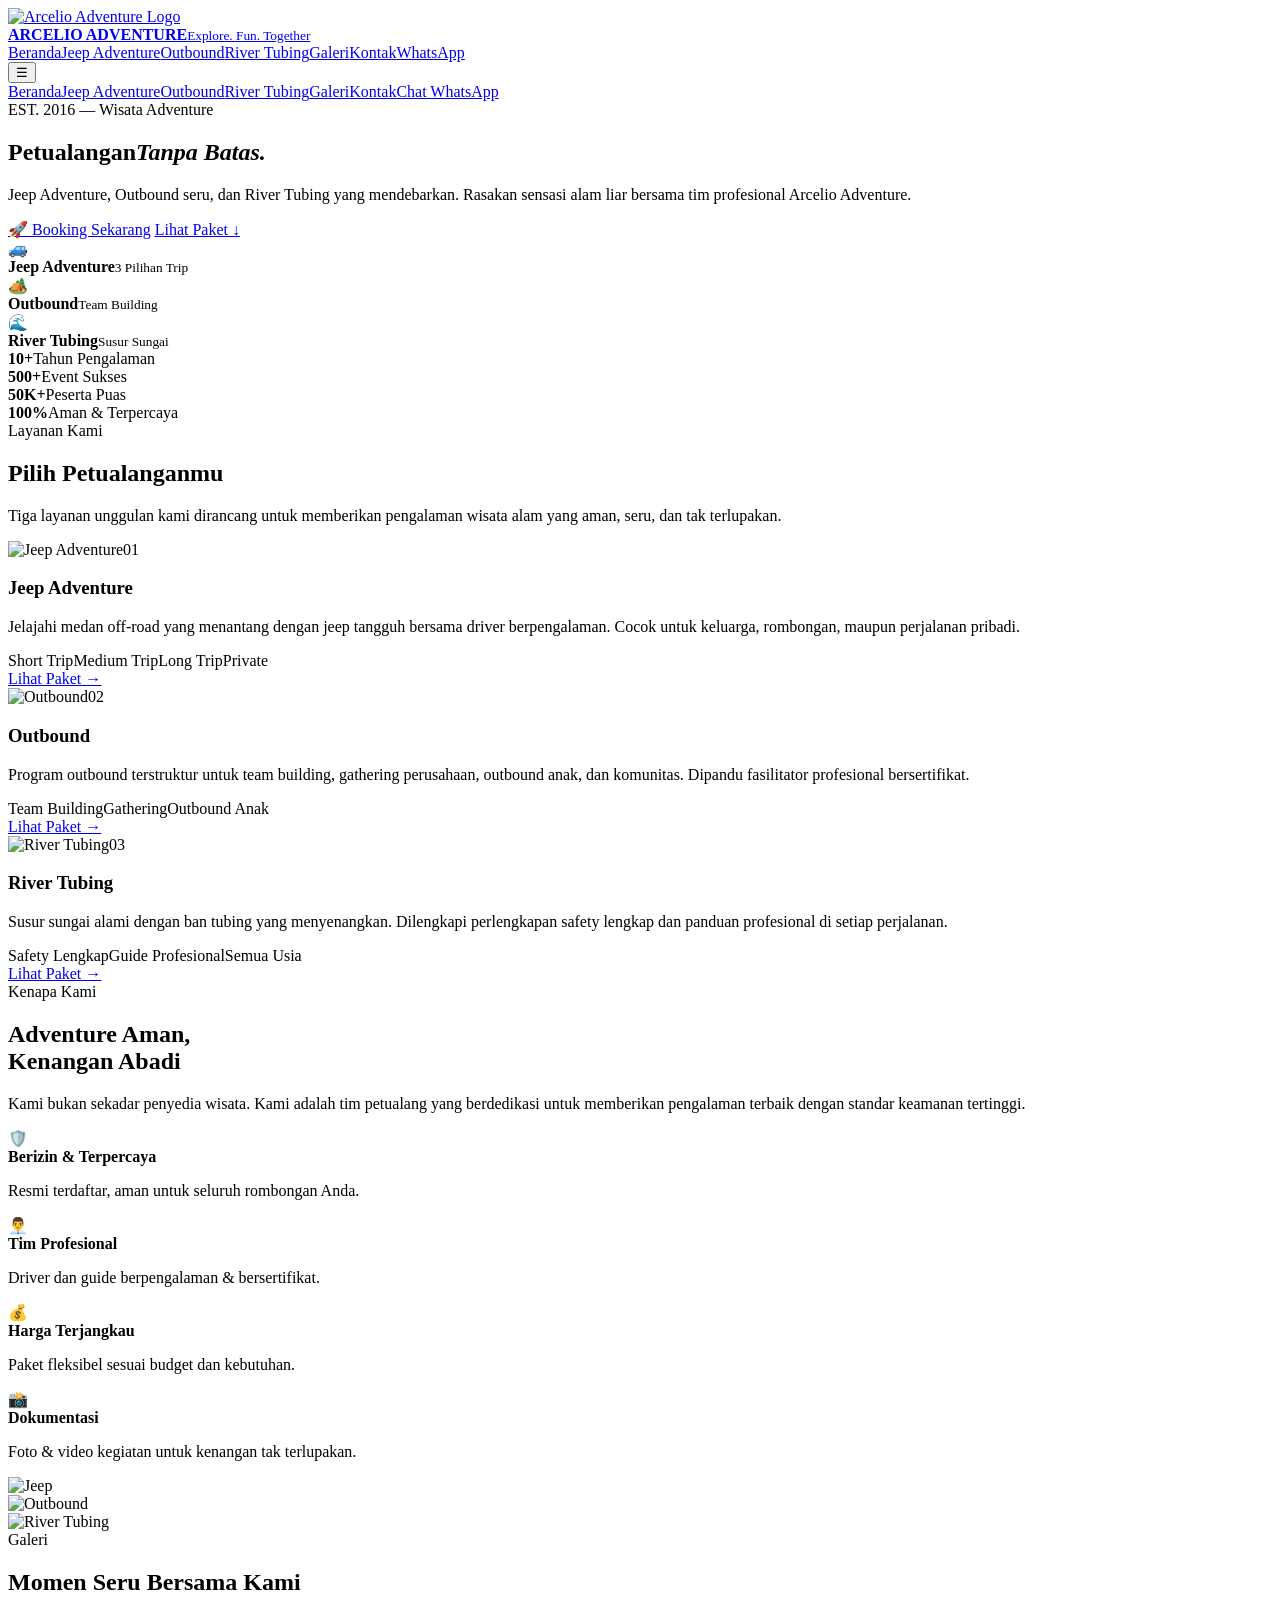
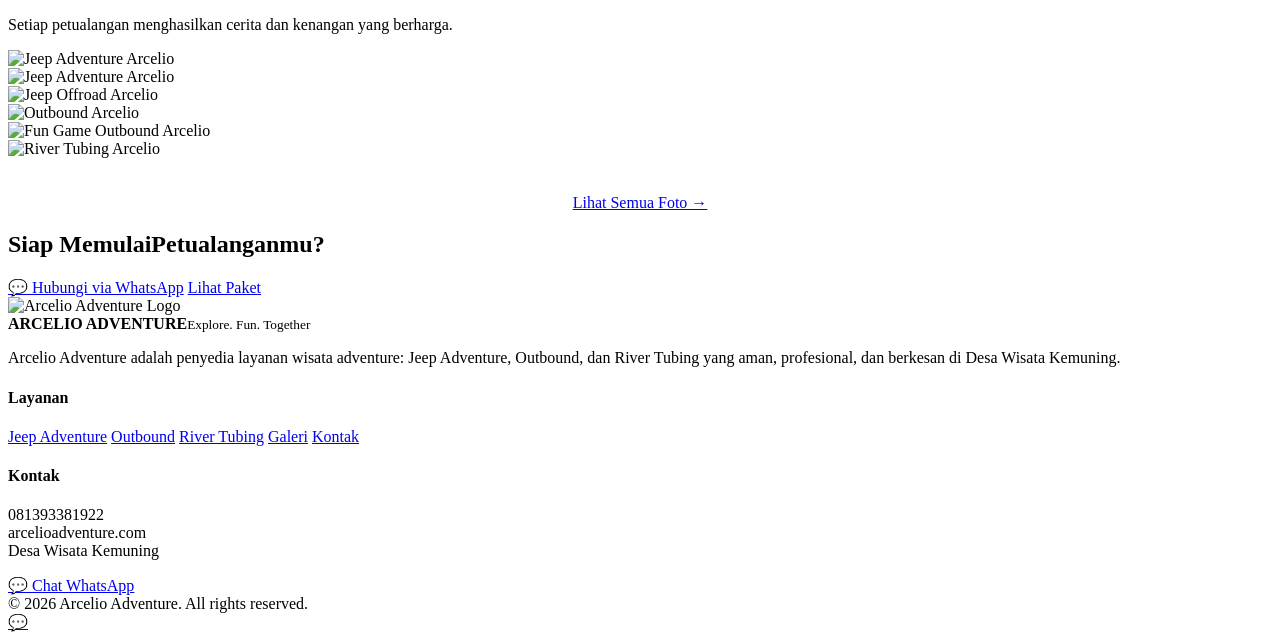
==== index.html @ fb3904d6 "Add files via upload" ====
<!DOCTYPE html>
<html lang="id">
<head>
  <meta name="theme-color" content="#1a1a1a"/>
  <link rel="icon" type="image/png" href="./assets/images/logo-arcelio.png"/>
    <meta charset="utf-8"/>
  <meta name="viewport" content="width=device-width, initial-scale=1"/>
  <title>Arcelio Adventure – Jeep Adventure, Outbound & River Tubing di Kemuning, Karanganyar</title>
  <meta name="description" content="Paket wisata adventure terbaik di Desa Wisata Kemuning Karanganyar. Jeep Adventure offroad, Outbound team building, dan River Tubing seru. Harga terjangkau, profesional, aman."/>
  <meta name="keywords" content="jeep adventure karanganyar, outbound kemuning, river tubing karanganyar, wisata kemuning, paket outbound, arcelio adventure"/>
  <meta name="author" content="Arcelio Adventure"/>
  <meta name="robots" content="index, follow"/>
  <link rel="canonical" href="https://arcelioadventure.com/"/>
  <!-- Open Graph -->
  <meta property="og:type" content="website"/>
  <meta property="og:title" content="Arcelio Adventure – Jeep Adventure, Outbound & River Tubing di Kemuning, Karanganyar"/>
  <meta property="og:description" content="Paket wisata adventure terbaik di Desa Wisata Kemuning Karanganyar. Jeep Adventure offroad, Outbound team building, dan River Tubing seru. Harga terjangkau, profesional, aman."/>
  <meta property="og:image" content="https://arcelioadventure.com/assets/images/jeep-arcelio-1.webp"/>
  <meta property="og:url" content="https://arcelioadventure.com/"/>
  <meta property="og:site_name" content="Arcelio Adventure"/>
  <meta property="og:locale" content="id_ID"/>
  <!-- Twitter Card -->
  <meta name="twitter:card" content="summary_large_image"/>
  <meta name="twitter:title" content="Arcelio Adventure – Jeep Adventure, Outbound & River Tubing di Kemuning, Karanganyar"/>
  <meta name="twitter:description" content="Paket wisata adventure terbaik di Desa Wisata Kemuning Karanganyar. Jeep Adventure offroad, Outbound team building, dan River Tubing seru. Harga terjangkau, profesional, aman."/>
  <meta name="twitter:image" content="https://arcelioadventure.com/assets/images/jeep-arcelio-1.webp"/>
  <link rel="preconnect" href="https://fonts.googleapis.com"/><link rel="preconnect" href="https://fonts.gstatic.com" crossorigin/><link href="https://fonts.googleapis.com/css2?family=Barlow+Condensed:wght@600;700;800;900&family=Nunito:wght@400;500;600;700;800&display=swap" rel="stylesheet"/>
  <link rel="stylesheet" href="./assets/css/style.css?v=2"/>
  
  <script type="application/ld+json">
  {
    "@context": "https://schema.org",
    "@type": "TouristAttraction",
    "name": "Arcelio Adventure",
    "description": "Penyedia paket wisata Jeep Adventure, Outbound, dan River Tubing di Desa Wisata Kemuning, Karanganyar.",
    "url": "https://arcelioadventure.com",
    "telephone": "+6281393381922",
    "address": {
      "@type": "PostalAddress",
      "addressLocality": "Karanganyar",
      "addressRegion": "Jawa Tengah",
      "addressCountry": "ID",
      "streetAddress": "Desa Wisata Kemuning"
    },
    "geo": {
      "@type": "GeoCoordinates",
      "latitude": -7.6068037,
      "longitude": 111.1184085
    },
    "openingHours": "Mo-Su 07:00-17:00",
    "priceRange": "Rp40.000 – Rp800.000",
    "image": "https://arcelioadventure.com/assets/images/jeep-arcelio-1.webp",
    "sameAs": [
      "https://wa.me/6281393381922"
    ]
  }
  </script>
</head>
<body>
  <header class="header">
    <a href="./" class="logo">
      <div class="logo-mark"><img src="./assets/images/logo-arcelio.png" alt="Arcelio Adventure Logo"/></div>
      <div class="logo-text"><b>ARCELIO ADVENTURE</b><small>Explore. Fun. Together</small></div>
    </a>
    <nav class="nav"><a href="./" class="active">Beranda</a><a href="jeep-adventure/">Jeep Adventure</a><a href="outbound/">Outbound</a><a href="river-tubing/">River Tubing</a><a href="galeri/">Galeri</a><a href="kontak/">Kontak</a><a class="btn btn-yellow nav-cta" href="https://wa.me/6281393381922?text=Halo%20Arcelio%20Adventure%2C%20saya%20ingin%20konsultasi%20paket%20wisata." target="_blank" rel="noopener">WhatsApp</a></nav>
    <button class="menu-btn" id="menuBtn">☰</button>
  </header>
  <nav class="mobile-nav" id="mobileNav"><a href="./" class="active">Beranda</a><a href="jeep-adventure/">Jeep Adventure</a><a href="outbound/">Outbound</a><a href="river-tubing/">River Tubing</a><a href="galeri/">Galeri</a><a href="kontak/">Kontak</a><a class="btn btn-yellow m-cta" href="https://wa.me/6281393381922?text=Halo%20Arcelio%20Adventure%2C%20saya%20ingin%20konsultasi%20paket%20wisata." target="_blank" rel="noopener">Chat WhatsApp</a></nav>
  <section class="hero">
    <div class="hero-accent"></div>
    <div class="hero-bg"></div>
    <div class="hero-overlay"></div>
    <div class="hero-content">
      <div class="tag"><span></span>EST. 2016 — Wisata Adventure</div>
      <h1>Petualangan<em>Tanpa Batas.</em></h1>
      <p class="hero-sub">Jeep Adventure, Outbound seru, dan River Tubing yang mendebarkan. Rasakan sensasi alam liar bersama tim profesional Arcelio Adventure.</p>
      <div class="hero-actions">
        <a href="https://wa.me/6281393381922?text=Halo%20Arcelio%20Adventure%2C%20saya%20ingin%20booking%20paket%20wisata." target="_blank" rel="noopener" class="btn btn-yellow">🚀 Booking Sekarang</a>
        <a href="#layanan" class="btn btn-outline-light">Lihat Paket ↓</a>
      </div>
    </div>
    <div class="hero-badges">
      <div class="badge"><div class="badge-icon">🚙</div><div class="badge-text"><b>Jeep Adventure</b><small>3 Pilihan Trip</small></div></div>
      <div class="badge"><div class="badge-icon">🏕️</div><div class="badge-text"><b>Outbound</b><small>Team Building</small></div></div>
      <div class="badge"><div class="badge-icon">🌊</div><div class="badge-text"><b>River Tubing</b><small>Susur Sungai</small></div></div>
    </div>
  </section>

  <div class="stats-bar">
    <div class="stats-inner">
      <div class="stat-item"><b>10+</b><span>Tahun Pengalaman</span></div>
      <div class="stat-item"><b>500+</b><span>Event Sukses</span></div>
      <div class="stat-item"><b>50K+</b><span>Peserta Puas</span></div>
      <div class="stat-item"><b>100%</b><span>Aman & Terpercaya</span></div>
    </div>
  </div>

  <section class="section services-section" id="layanan">
    <div class="container">
      <div class="sec-header center">
        <div class="eyebrow">Layanan Kami</div>
        <h2 class="sec-title">Pilih Petualanganmu</h2>
        <p class="sec-desc">Tiga layanan unggulan kami dirancang untuk memberikan pengalaman wisata alam yang aman, seru, dan tak terlupakan.</p>
      </div>
      <div class="services-grid">
        <div class="service-card">
          <div class="service-img"><img src="assets/images/jeep-arcelio-1.webp" alt="Jeep Adventure"/><span class="service-num">01</span></div>
          <div class="service-body">
            <h3>Jeep Adventure</h3>
            <p>Jelajahi medan off-road yang menantang dengan jeep tangguh bersama driver berpengalaman. Cocok untuk keluarga, rombongan, maupun perjalanan pribadi.</p>
            <div class="service-tags"><span class="service-tag">Short Trip</span><span class="service-tag">Medium Trip</span><span class="service-tag">Long Trip</span><span class="service-tag">Private</span></div>
            <a href="jeep-adventure/" class="btn btn-dark">Lihat Paket →</a>
          </div>
        </div>
        <div class="service-card">
          <div class="service-img"><img src="assets/images/outbound-arcelio-1.webp" alt="Outbound"/><span class="service-num">02</span></div>
          <div class="service-body">
            <h3>Outbound</h3>
            <p>Program outbound terstruktur untuk team building, gathering perusahaan, outbound anak, dan komunitas. Dipandu fasilitator profesional bersertifikat.</p>
            <div class="service-tags"><span class="service-tag">Team Building</span><span class="service-tag">Gathering</span><span class="service-tag">Outbound Anak</span></div>
            <a href="outbound/" class="btn btn-dark">Lihat Paket →</a>
          </div>
        </div>
        <div class="service-card">
          <div class="service-img"><img src="assets/images/tubing-arcelio-1.webp" alt="River Tubing"/><span class="service-num">03</span></div>
          <div class="service-body">
            <h3>River Tubing</h3>
            <p>Susur sungai alami dengan ban tubing yang menyenangkan. Dilengkapi perlengkapan safety lengkap dan panduan profesional di setiap perjalanan.</p>
            <div class="service-tags"><span class="service-tag">Safety Lengkap</span><span class="service-tag">Guide Profesional</span><span class="service-tag">Semua Usia</span></div>
            <a href="river-tubing/" class="btn btn-dark">Lihat Paket →</a>
          </div>
        </div>
      </div>
    </div>
  </section>

  <section class="why-section">
    <div class="container">
      <div class="why-grid">
        <div class="why-left">
          <div class="eyebrow">Kenapa Kami</div>
          <h2 class="sec-title">Adventure Aman,<br>Kenangan Abadi</h2>
          <p class="sec-desc">Kami bukan sekadar penyedia wisata. Kami adalah tim petualang yang berdedikasi untuk memberikan pengalaman terbaik dengan standar keamanan tertinggi.</p>
          <div class="why-features">
            <div class="why-feat"><div class="why-feat-icon">🛡️</div><b>Berizin & Terpercaya</b><p>Resmi terdaftar, aman untuk seluruh rombongan Anda.</p></div>
            <div class="why-feat"><div class="why-feat-icon">👨‍💼</div><b>Tim Profesional</b><p>Driver dan guide berpengalaman & bersertifikat.</p></div>
            <div class="why-feat"><div class="why-feat-icon">💰</div><b>Harga Terjangkau</b><p>Paket fleksibel sesuai budget dan kebutuhan.</p></div>
            <div class="why-feat"><div class="why-feat-icon">📸</div><b>Dokumentasi</b><p>Foto & video kegiatan untuk kenangan tak terlupakan.</p></div>
          </div>
        </div>
        <div class="why-mosaic">
          <div class="m1"><img src="assets/images/jeep-arcelio-2.webp" alt="Jeep"/></div>
          <div class="m2"><img src="assets/images/outbound-arcelio-1.webp" alt="Outbound"/></div>
          <div class="m3"><img src="assets/images/tubing-arcelio-1.webp" alt="River Tubing"/></div>
        </div>
      </div>
    </div>
  </section>

  <section class="section">
    <div class="container">
      <div class="sec-header center">
        <div class="eyebrow">Galeri</div>
        <h2 class="sec-title">Momen Seru Bersama Kami</h2>
        <p class="sec-desc">Setiap petualangan menghasilkan cerita dan kenangan yang berharga.</p>
      </div>
      <div class="gallery-masonry">
        <div class="gal-item"><img src="assets/images/jeep-arcelio-1.webp" alt="Jeep Adventure Arcelio" loading="lazy"/></div>
        <div class="gal-item"><img src="assets/images/jeep-arcelio-2.webp" alt="Jeep Adventure Arcelio" loading="lazy"/></div>
        <div class="gal-item"><img src="assets/images/jeep-arcelio-3.webp" alt="Jeep Offroad Arcelio" loading="lazy"/></div>
        <div class="gal-item"><img src="assets/images/outbound-arcelio-1.webp" alt="Outbound Arcelio" loading="lazy"/></div>
        <div class="gal-item"><img src="assets/images/outbound-arcelio-2.webp" alt="Fun Game Outbound Arcelio" loading="lazy"/></div>
        <div class="gal-item"><img src="assets/images/tubing-arcelio-1.webp" alt="River Tubing Arcelio" loading="lazy"/></div>
      </div>
      <div style="text-align:center;margin-top:36px"><a href="galeri/" class="btn btn-yellow">Lihat Semua Foto →</a></div>
    </div>
  </section>

  <section class="cta-section">
    <div class="container cta-inner">
      <h2>Siap Memulai<span>Petualanganmu?</span></h2>
      <div class="cta-btns">
        <a href="https://wa.me/6281393381922?text=Halo%20Arcelio%20Adventure%2C%20saya%20ingin%20booking%20paket%20wisata." target="_blank" rel="noopener" class="btn btn-dark">💬 Hubungi via WhatsApp</a>
        <a href="#layanan" class="btn btn-outline-dark">Lihat Paket</a>
      </div>
    </div>
  </section>
  <footer class="footer">
    <div class="container footer-grid">
      <div>
        <div class="foot-logo"><div class="logo-mark"><img src="./assets/images/logo-arcelio.png" alt="Arcelio Adventure Logo"/></div><div class="logo-text"><b>ARCELIO ADVENTURE</b><small>Explore. Fun. Together</small></div></div>
        <p>Arcelio Adventure adalah penyedia layanan wisata adventure: Jeep Adventure, Outbound, dan River Tubing yang aman, profesional, dan berkesan di Desa Wisata Kemuning.</p>
      </div>
      <div>
        <h4>Layanan</h4>
        <a href="./jeep-adventure/">Jeep Adventure</a>
        <a href="./outbound/">Outbound</a>
        <a href="./river-tubing/">River Tubing</a>
        <a href="./galeri/">Galeri</a>
        <a href="./kontak/">Kontak</a>
      </div>
      <div class="footer-contact">
        <h4>Kontak</h4>
        <p>081393381922<br/>arcelioadventure.com<br/>Desa Wisata Kemuning</p>
        <a href="https://wa.me/6281393381922?text=Halo%20Arcelio%20Adventure%2C%20saya%20ingin%20booking%20paket%20wisata." target="_blank" rel="noopener" class="btn btn-wa">💬 Chat WhatsApp</a>
      </div>
    </div>
    <div class="footer-bottom"><div class="container">© 2026 Arcelio Adventure. All rights reserved.</div></div>
  </footer>
  <a class="float-wa" href="https://wa.me/6281393381922?text=Halo%20Arcelio%20Adventure%2C%20saya%20ingin%20konsultasi." target="_blank" rel="noopener" aria-label="WhatsApp">💬</a>
  <script src="./assets/js/main.js"></script>
</body>
</html>
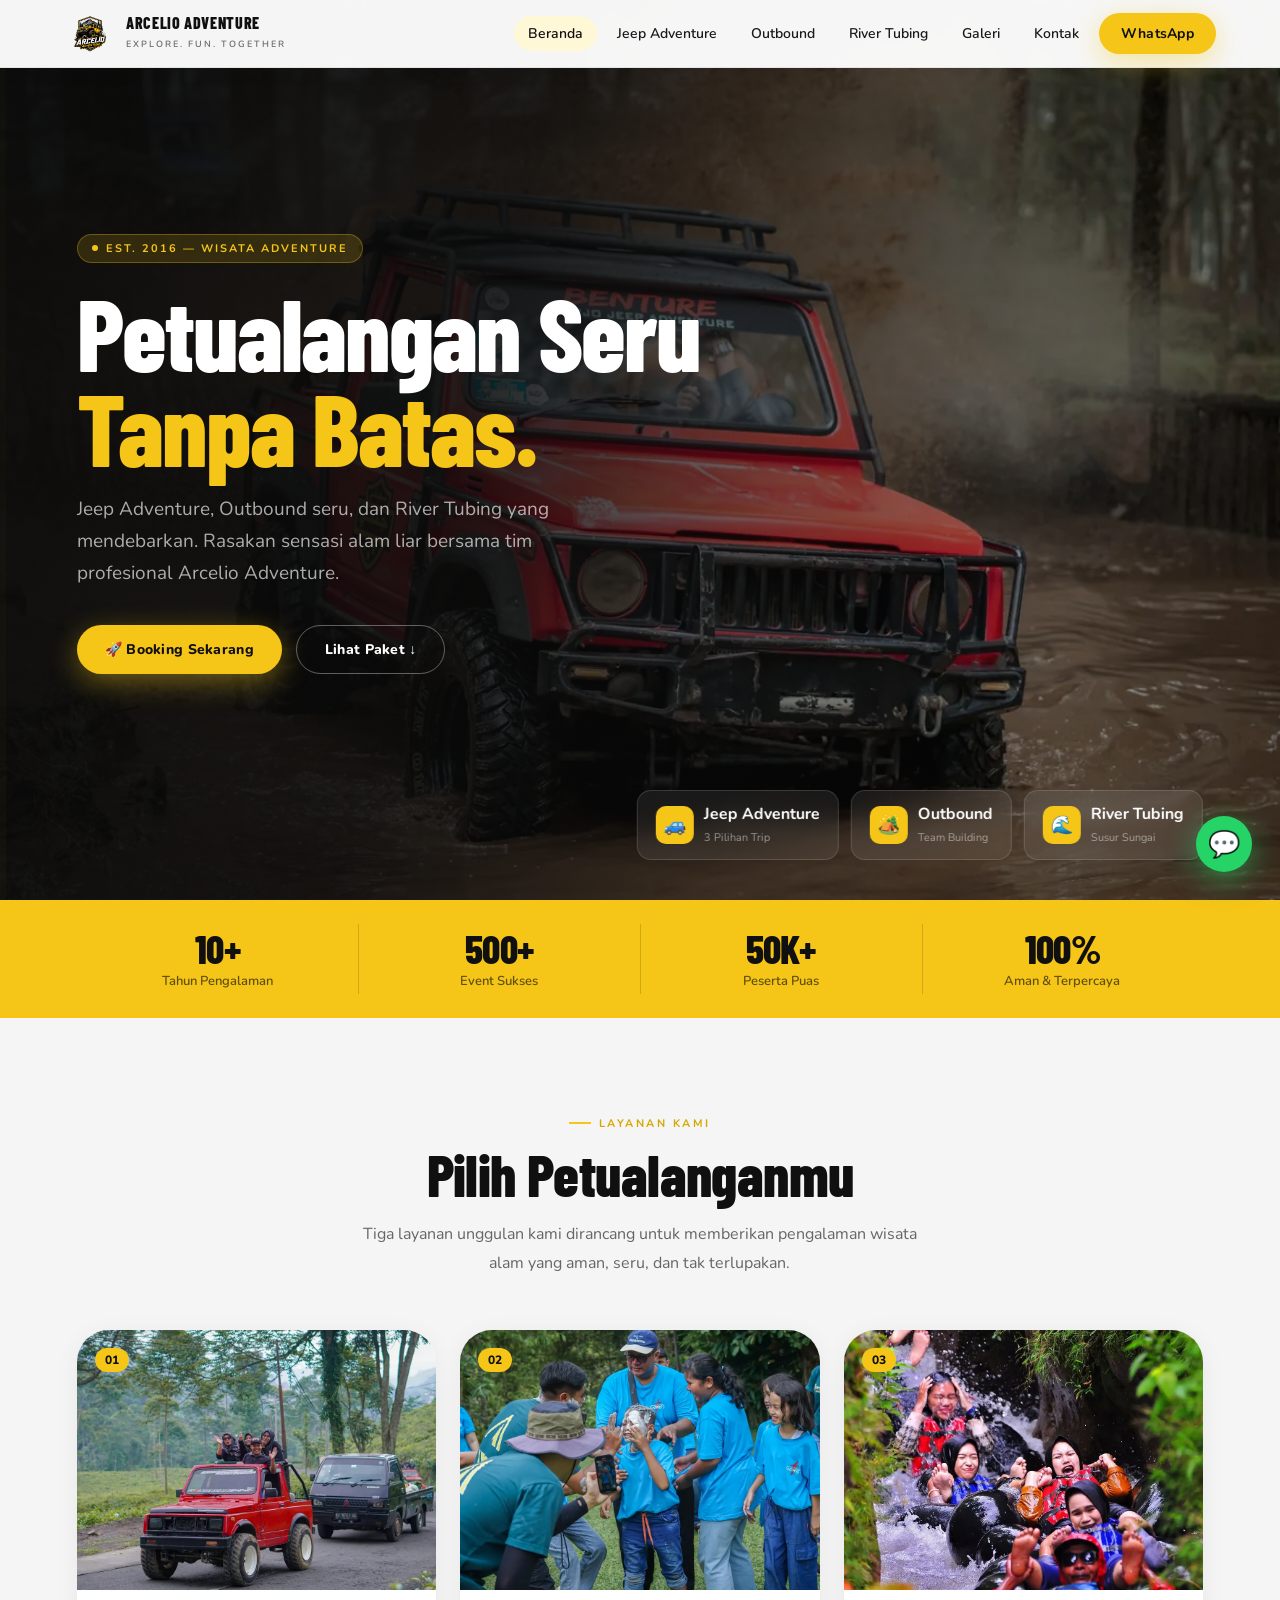
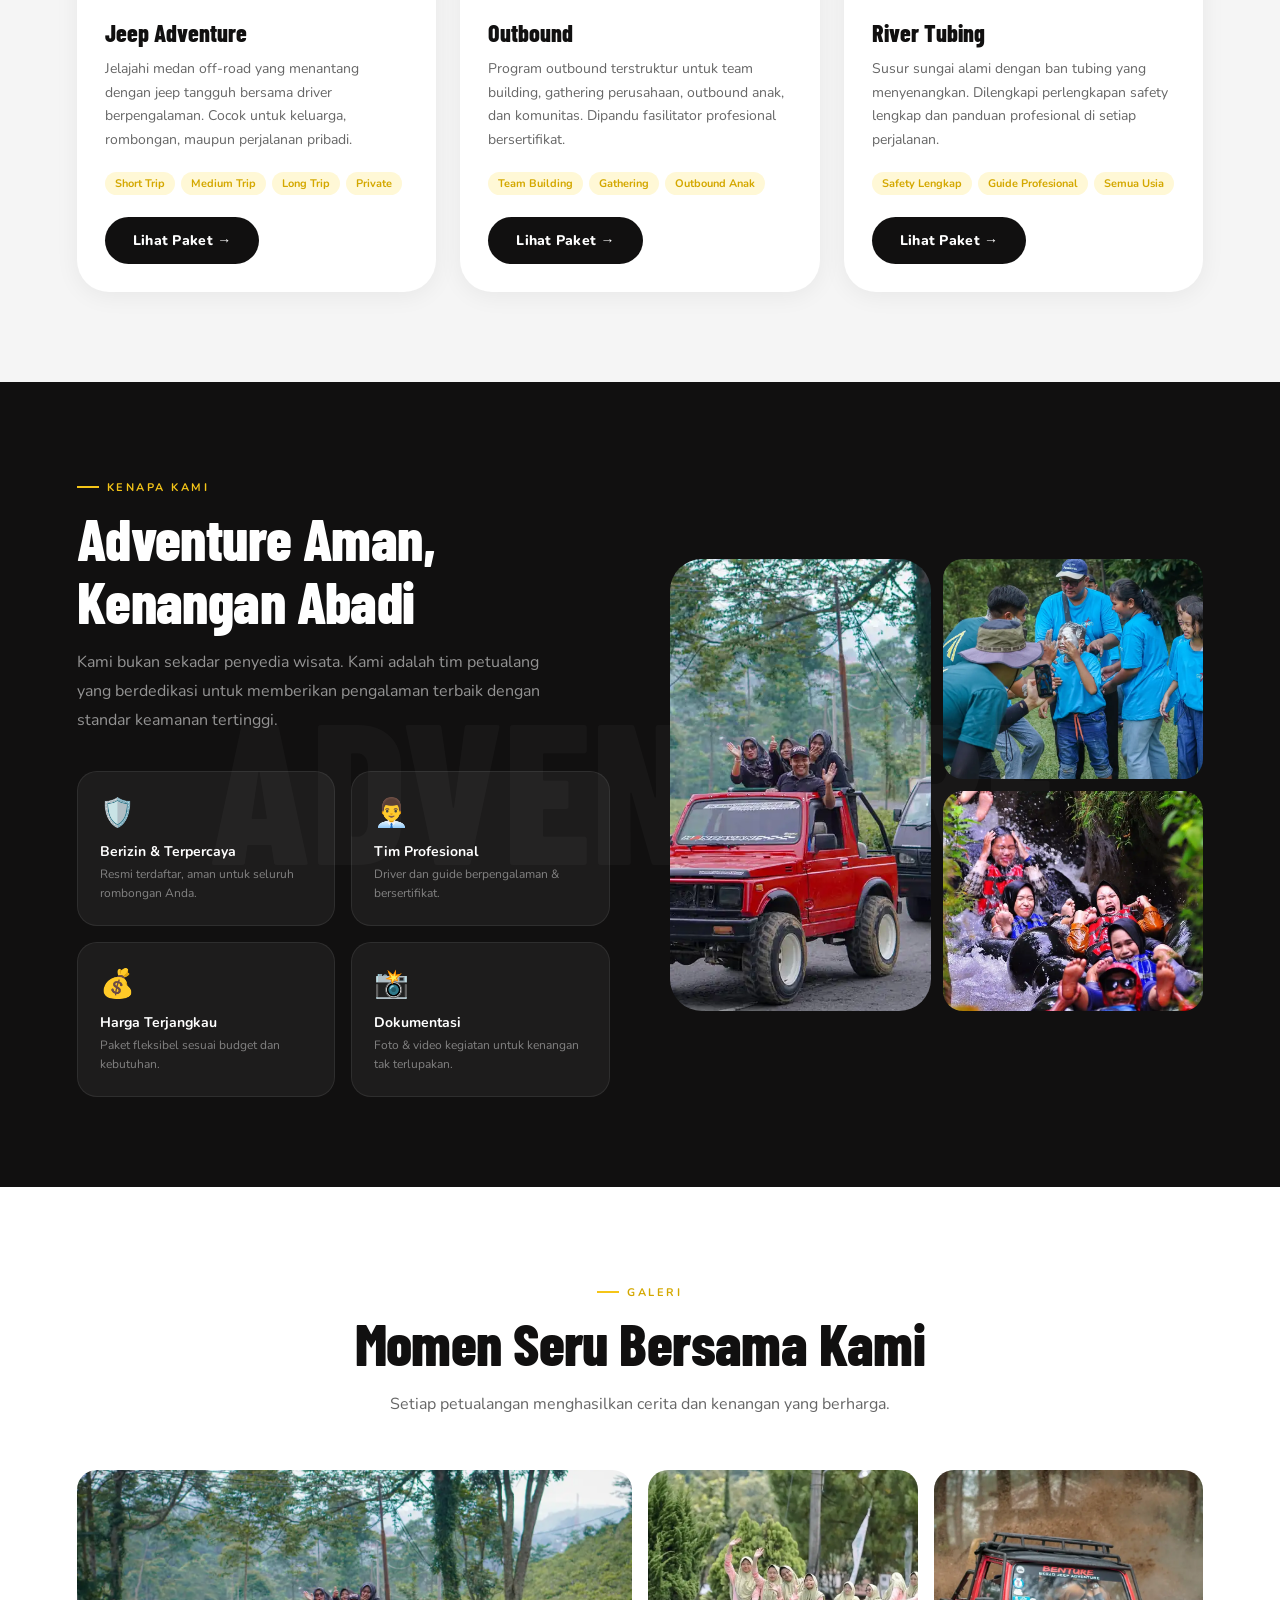
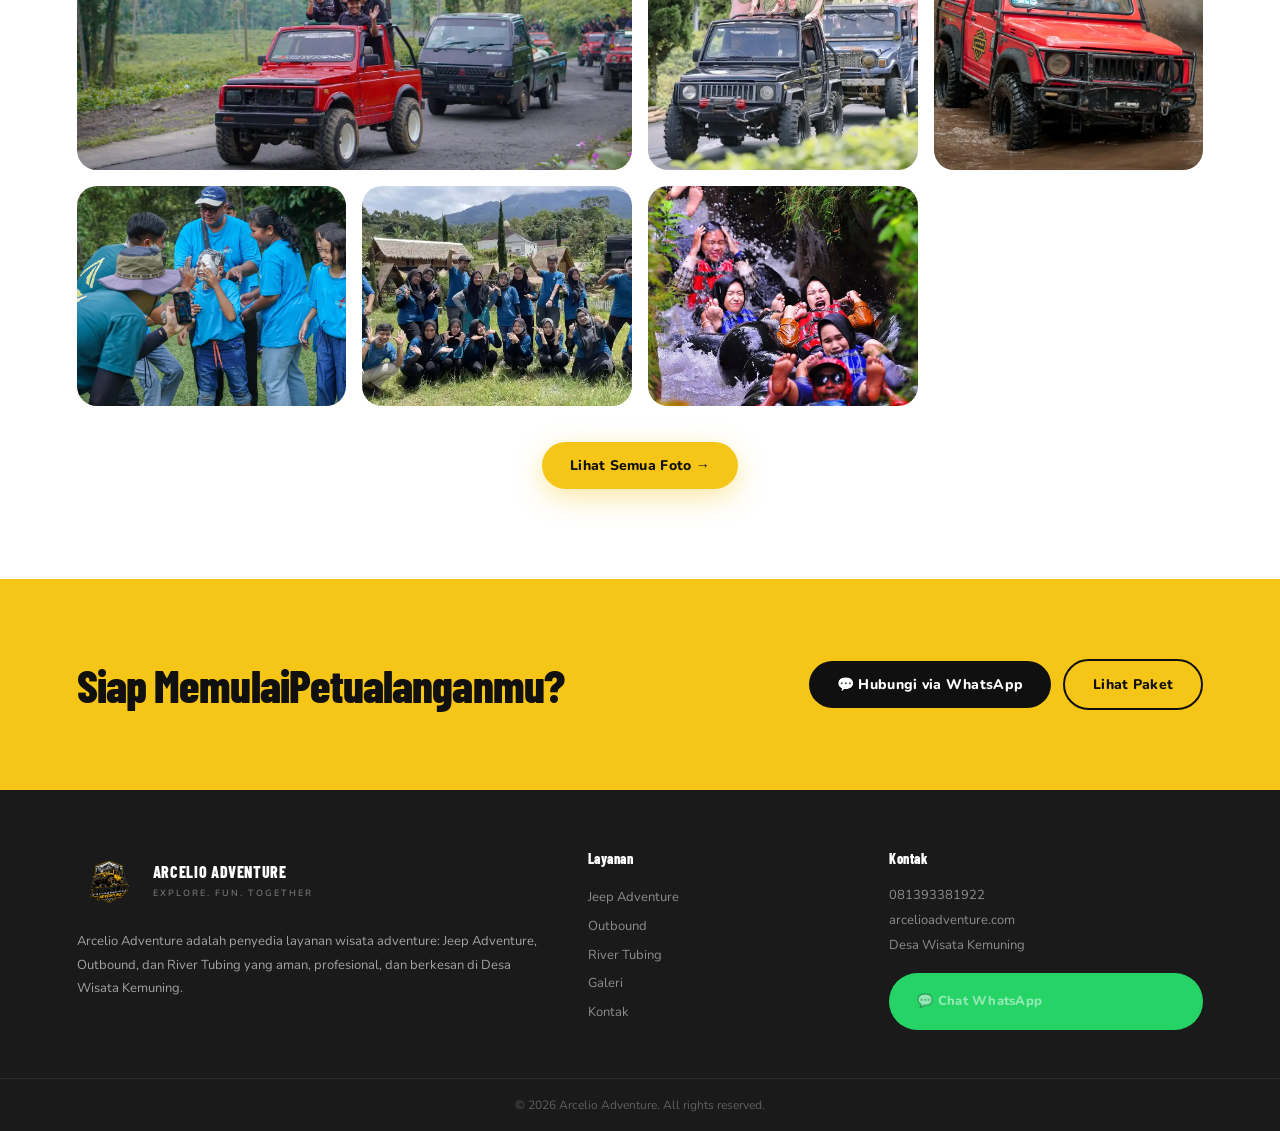
==== commit 96867a6b: "Update konten website via Admin Panel - 28/5/2026, 21.36.41" ====
--- a/index.html
+++ b/index.html
@@ -3,58 +3,18 @@
 <head>
   <meta name="theme-color" content="#1a1a1a"/>
   <link rel="icon" type="image/png" href="./assets/images/logo-arcelio.png"/>
-    <meta charset="utf-8"/>
+  <meta charset="utf-8"/>
   <meta name="viewport" content="width=device-width, initial-scale=1"/>
-  <title>Arcelio Adventure – Jeep Adventure, Outbound & River Tubing di Kemuning, Karanganyar</title>
+  <title>Arcelio Adventure – Jeep Adventure, Outbound &amp; River Tubing di Kemuning, Karanganyar</title>
   <meta name="description" content="Paket wisata adventure terbaik di Desa Wisata Kemuning Karanganyar. Jeep Adventure offroad, Outbound team building, dan River Tubing seru. Harga terjangkau, profesional, aman."/>
-  <meta name="keywords" content="jeep adventure karanganyar, outbound kemuning, river tubing karanganyar, wisata kemuning, paket outbound, arcelio adventure"/>
-  <meta name="author" content="Arcelio Adventure"/>
   <meta name="robots" content="index, follow"/>
   <link rel="canonical" href="https://arcelioadventure.com/"/>
-  <!-- Open Graph -->
   <meta property="og:type" content="website"/>
-  <meta property="og:title" content="Arcelio Adventure – Jeep Adventure, Outbound & River Tubing di Kemuning, Karanganyar"/>
-  <meta property="og:description" content="Paket wisata adventure terbaik di Desa Wisata Kemuning Karanganyar. Jeep Adventure offroad, Outbound team building, dan River Tubing seru. Harga terjangkau, profesional, aman."/>
-  <meta property="og:image" content="https://arcelioadventure.com/assets/images/jeep-arcelio-1.webp"/>
+  <meta property="og:title" content="Arcelio Adventure – Jeep Adventure, Outbound &amp; River Tubing"/>
   <meta property="og:url" content="https://arcelioadventure.com/"/>
   <meta property="og:site_name" content="Arcelio Adventure"/>
-  <meta property="og:locale" content="id_ID"/>
-  <!-- Twitter Card -->
-  <meta name="twitter:card" content="summary_large_image"/>
-  <meta name="twitter:title" content="Arcelio Adventure – Jeep Adventure, Outbound & River Tubing di Kemuning, Karanganyar"/>
-  <meta name="twitter:description" content="Paket wisata adventure terbaik di Desa Wisata Kemuning Karanganyar. Jeep Adventure offroad, Outbound team building, dan River Tubing seru. Harga terjangkau, profesional, aman."/>
-  <meta name="twitter:image" content="https://arcelioadventure.com/assets/images/jeep-arcelio-1.webp"/>
   <link rel="preconnect" href="https://fonts.googleapis.com"/><link rel="preconnect" href="https://fonts.gstatic.com" crossorigin/><link href="https://fonts.googleapis.com/css2?family=Barlow+Condensed:wght@600;700;800;900&family=Nunito:wght@400;500;600;700;800&display=swap" rel="stylesheet"/>
-  <link rel="stylesheet" href="./assets/css/style.css?v=2"/>
-  
-  <script type="application/ld+json">
-  {
-    "@context": "https://schema.org",
-    "@type": "TouristAttraction",
-    "name": "Arcelio Adventure",
-    "description": "Penyedia paket wisata Jeep Adventure, Outbound, dan River Tubing di Desa Wisata Kemuning, Karanganyar.",
-    "url": "https://arcelioadventure.com",
-    "telephone": "+6281393381922",
-    "address": {
-      "@type": "PostalAddress",
-      "addressLocality": "Karanganyar",
-      "addressRegion": "Jawa Tengah",
-      "addressCountry": "ID",
-      "streetAddress": "Desa Wisata Kemuning"
-    },
-    "geo": {
-      "@type": "GeoCoordinates",
-      "latitude": -7.6068037,
-      "longitude": 111.1184085
-    },
-    "openingHours": "Mo-Su 07:00-17:00",
-    "priceRange": "Rp40.000 – Rp800.000",
-    "image": "https://arcelioadventure.com/assets/images/jeep-arcelio-1.webp",
-    "sameAs": [
-      "https://wa.me/6281393381922"
-    ]
-  }
-  </script>
+  <link rel="stylesheet" href="./assets/css/style.css?v=3"/>
 </head>
 <body>
   <header class="header">
@@ -66,13 +26,14 @@
     <button class="menu-btn" id="menuBtn">☰</button>
   </header>
   <nav class="mobile-nav" id="mobileNav"><a href="./" class="active">Beranda</a><a href="jeep-adventure/">Jeep Adventure</a><a href="outbound/">Outbound</a><a href="river-tubing/">River Tubing</a><a href="galeri/">Galeri</a><a href="kontak/">Kontak</a><a class="btn btn-yellow m-cta" href="https://wa.me/6281393381922?text=Halo%20Arcelio%20Adventure%2C%20saya%20ingin%20konsultasi%20paket%20wisata." target="_blank" rel="noopener">Chat WhatsApp</a></nav>
+
   <section class="hero">
     <div class="hero-accent"></div>
     <div class="hero-bg"></div>
     <div class="hero-overlay"></div>
     <div class="hero-content">
       <div class="tag"><span></span>EST. 2016 — Wisata Adventure</div>
-      <h1>Petualangan<em>Tanpa Batas.</em></h1>
+      <h1>Petualangan Seru<em>Tanpa Batas.</em></h1>
       <p class="hero-sub">Jeep Adventure, Outbound seru, dan River Tubing yang mendebarkan. Rasakan sensasi alam liar bersama tim profesional Arcelio Adventure.</p>
       <div class="hero-actions">
         <a href="https://wa.me/6281393381922?text=Halo%20Arcelio%20Adventure%2C%20saya%20ingin%20booking%20paket%20wisata." target="_blank" rel="noopener" class="btn btn-yellow">🚀 Booking Sekarang</a>
@@ -81,7 +42,9 @@
     </div>
     <div class="hero-badges">
       <div class="badge"><div class="badge-icon">🚙</div><div class="badge-text"><b>Jeep Adventure</b><small>3 Pilihan Trip</small></div></div>
+
       <div class="badge"><div class="badge-icon">🏕️</div><div class="badge-text"><b>Outbound</b><small>Team Building</small></div></div>
+
       <div class="badge"><div class="badge-icon">🌊</div><div class="badge-text"><b>River Tubing</b><small>Susur Sungai</small></div></div>
     </div>
   </section>
@@ -89,8 +52,11 @@
   <div class="stats-bar">
     <div class="stats-inner">
       <div class="stat-item"><b>10+</b><span>Tahun Pengalaman</span></div>
+
       <div class="stat-item"><b>500+</b><span>Event Sukses</span></div>
+
       <div class="stat-item"><b>50K+</b><span>Peserta Puas</span></div>
+
       <div class="stat-item"><b>100%</b><span>Aman & Terpercaya</span></div>
     </div>
   </div>
@@ -112,6 +78,7 @@
             <a href="jeep-adventure/" class="btn btn-dark">Lihat Paket →</a>
           </div>
         </div>
+
         <div class="service-card">
           <div class="service-img"><img src="assets/images/outbound-arcelio-1.webp" alt="Outbound"/><span class="service-num">02</span></div>
           <div class="service-body">
@@ -121,6 +88,7 @@
             <a href="outbound/" class="btn btn-dark">Lihat Paket →</a>
           </div>
         </div>
+
         <div class="service-card">
           <div class="service-img"><img src="assets/images/tubing-arcelio-1.webp" alt="River Tubing"/><span class="service-num">03</span></div>
           <div class="service-body">
@@ -142,14 +110,14 @@
           <h2 class="sec-title">Adventure Aman,<br>Kenangan Abadi</h2>
           <p class="sec-desc">Kami bukan sekadar penyedia wisata. Kami adalah tim petualang yang berdedikasi untuk memberikan pengalaman terbaik dengan standar keamanan tertinggi.</p>
           <div class="why-features">
-            <div class="why-feat"><div class="why-feat-icon">🛡️</div><b>Berizin & Terpercaya</b><p>Resmi terdaftar, aman untuk seluruh rombongan Anda.</p></div>
-            <div class="why-feat"><div class="why-feat-icon">👨‍💼</div><b>Tim Profesional</b><p>Driver dan guide berpengalaman & bersertifikat.</p></div>
+            <div class="why-feat"><div class="why-feat-icon">🛡️</div><b>Berizin &amp; Terpercaya</b><p>Resmi terdaftar, aman untuk seluruh rombongan Anda.</p></div>
+            <div class="why-feat"><div class="why-feat-icon">👨‍💼</div><b>Tim Profesional</b><p>Driver dan guide berpengalaman &amp; bersertifikat.</p></div>
             <div class="why-feat"><div class="why-feat-icon">💰</div><b>Harga Terjangkau</b><p>Paket fleksibel sesuai budget dan kebutuhan.</p></div>
-            <div class="why-feat"><div class="why-feat-icon">📸</div><b>Dokumentasi</b><p>Foto & video kegiatan untuk kenangan tak terlupakan.</p></div>
+            <div class="why-feat"><div class="why-feat-icon">📸</div><b>Dokumentasi</b><p>Foto &amp; video kegiatan untuk kenangan tak terlupakan.</p></div>
           </div>
         </div>
         <div class="why-mosaic">
-          <div class="m1"><img src="assets/images/jeep-arcelio-2.webp" alt="Jeep"/></div>
+          <div class="m1"><img src="assets/images/jeep-arcelio-1.webp" alt="Jeep"/></div>
           <div class="m2"><img src="assets/images/outbound-arcelio-1.webp" alt="Outbound"/></div>
           <div class="m3"><img src="assets/images/tubing-arcelio-1.webp" alt="River Tubing"/></div>
         </div>
@@ -207,7 +175,7 @@
     </div>
     <div class="footer-bottom"><div class="container">© 2026 Arcelio Adventure. All rights reserved.</div></div>
   </footer>
-  <a class="float-wa" href="https://wa.me/6281393381922?text=Halo%20Arcelio%20Adventure%2C%20saya%20ingin%20konsultasi." target="_blank" rel="noopener" aria-label="WhatsApp">💬</a>
+  <a class="float-wa" href="https://wa.me/6281393381922?text=Halo%20Arcelio%20Adventure%2C%20saya%20ingin%20konsultasi%20paket%20wisata." target="_blank" rel="noopener" aria-label="WhatsApp">💬</a>
   <script src="./assets/js/main.js"></script>
 </body>
 </html>
--- a/assets/css/style.css
+++ b/assets/css/style.css
@@ -0,0 +1,314 @@
+/* ===== ARCELIO ADVENTURE — GLOBAL STYLESHEET ===== */
+:root {
+  --yellow: #F5C518;
+  --yellow-dark: #D4A800;
+  --yellow-light: #FFF8D6;
+  --black: #111010;
+  --dark: #1A1A1A;
+  --gray: #666;
+  --light-gray: #F5F5F5;
+  --white: #FFFFFF;
+  --radius: 20px;
+  --radius-lg: 32px;
+}
+*,*::before,*::after{box-sizing:border-box;margin:0;padding:0}
+html{scroll-behavior:smooth}
+body{font-family:'Nunito',Arial,sans-serif;color:var(--dark);background:var(--white);overflow-x:hidden}
+a{text-decoration:none;color:inherit}
+img{max-width:100%;display:block}
+.container{width:min(1200px,88vw);margin:auto}
+
+/* ── HEADER ── */
+.header{position:fixed;top:0;left:0;right:0;width:100%;z-index:100;background:rgba(255,255,255,.96);backdrop-filter:blur(18px);-webkit-backdrop-filter:blur(18px);border-bottom:1px solid rgba(0,0,0,.07);padding:0 5vw;display:flex;align-items:center;justify-content:space-between;gap:12px;height:68px;box-shadow:0 2px 20px rgba(0,0,0,.06)}
+.logo{display:flex;align-items:center;gap:10px}
+.logo-mark{width:52px;height:52px;background:transparent;border-radius:0;display:flex;align-items:center;justify-content:center;flex-shrink:0;overflow:visible}
+.logo-mark img{width:100%;height:100%;object-fit:contain}
+.logo-text b{display:block;font-family:'Barlow Condensed',Arial,sans-serif;font-size:15px;font-weight:800;color:var(--black);line-height:1.1}
+.logo-text small{font-size:9px;font-weight:600;letter-spacing:2px;color:var(--gray);text-transform:uppercase}
+.nav{display:flex;align-items:center;gap:6px}
+.nav a{font-size:13px;font-weight:600;padding:8px 14px;border-radius:999px;color:var(--dark);transition:all .2s}
+.nav a:hover,.nav a.active{background:var(--yellow-light);color:var(--black)}
+.nav-cta{background:var(--yellow)!important;color:var(--black)!important;padding:11px 22px!important;font-weight:700!important;box-shadow:0 4px 14px rgba(245,197,24,.45)}
+.nav-cta:hover{background:var(--yellow-dark)!important;box-shadow:0 6px 20px rgba(245,197,24,.5)!important}
+.menu-btn{display:none;background:var(--yellow);border:0;border-radius:10px;width:40px;height:40px;cursor:pointer;font-size:18px;align-items:center;justify-content:center;flex-shrink:0}
+.mobile-nav{display:none;position:fixed;top:68px;left:0;right:0;border-radius:0 0 20px 20px;z-index:99;background:#fff;border-radius:24px;padding:20px;box-shadow:0 20px 60px rgba(0,0,0,.15);flex-direction:column;gap:4px}
+.mobile-nav.open{display:flex}
+.mobile-nav a{padding:12px 16px;font-weight:600;font-size:15px;border-radius:12px;transition:background .2s}
+.mobile-nav a:hover,.mobile-nav a.active{background:var(--yellow-light)}
+.mobile-nav .m-cta{background:var(--yellow);color:var(--black);margin-top:8px;text-align:center}
+
+/* ── BUTTONS ── */
+.btn{display:inline-flex;align-items:center;justify-content:center;gap:8px;padding:14px 28px;border-radius:999px;font-weight:700;font-size:14px;transition:all .25s;cursor:pointer;border:none}
+.btn-yellow{background:var(--yellow);color:var(--black);box-shadow:0 8px 28px rgba(245,197,24,.4)}
+.btn-yellow:hover{background:var(--yellow-dark);transform:translateY(-2px);box-shadow:0 12px 36px rgba(245,197,24,.5)}
+.btn-dark{background:var(--black);color:#fff}
+.btn-dark:hover{background:#2a2a2a;transform:translateY(-2px)}
+.btn-outline-dark{background:transparent;color:var(--black);border:2px solid var(--black)}
+.btn-outline-dark:hover{background:var(--black);color:var(--yellow)}
+.btn-outline-light{background:transparent;color:#fff;border:1.5px solid rgba(255,255,255,.35)}
+.btn-outline-light:hover{background:rgba(255,255,255,.08);border-color:rgba(255,255,255,.6);transform:translateY(-2px)}
+.btn-wa{background:#25D366;color:#fff}
+.btn-wa:hover{background:#1ebe5a;transform:translateY(-2px)}
+
+/* ── HERO (homepage) ── */
+.hero{min-height:100vh;position:relative;display:flex;align-items:center;overflow:hidden;background:var(--black)}
+.hero-bg{position:absolute;inset:0;background:url('../images/jeep-arcelio-3.webp') center/cover no-repeat;opacity:.75;background-position:center 40%}
+.hero-overlay{position:absolute;inset:0;background:linear-gradient(105deg,rgba(10,10,10,.95) 0%,rgba(10,10,10,.85) 38%,rgba(10,10,10,.4) 60%,rgba(10,10,10,.15) 80%)}
+.hero-accent{position:absolute;top:0;left:0;width:6px;height:100%;background:var(--yellow)}
+.hero-content{position:relative;z-index:2;width:min(1200px,88vw);margin:auto;padding-top:68px;padding-bottom:60px}
+.tag{display:inline-flex;align-items:center;gap:8px;background:rgba(245,197,24,.15);border:1px solid rgba(245,197,24,.3);border-radius:999px;padding:6px 14px;font-size:11px;font-weight:700;letter-spacing:2px;text-transform:uppercase;color:var(--yellow);margin-bottom:22px}
+.tag span{width:6px;height:6px;background:var(--yellow);border-radius:999px;display:inline-block;animation:pulse 1.6s ease-in-out infinite}
+@keyframes pulse{0%,100%{opacity:1;transform:scale(1)}50%{opacity:.4;transform:scale(.7)}}
+.hero h1{font-family:'Barlow Condensed',Arial,sans-serif;font-size:clamp(48px,7vw,88px);font-weight:800;line-height:1.0;color:#fff;margin-bottom:10px}
+.hero h1 em{font-style:normal;color:var(--yellow);display:block}
+.hero-sub{font-size:clamp(16px,2vw,19px);color:rgba(255,255,255,.65);line-height:1.7;max-width:520px;margin:18px 0 36px}
+.hero-actions{display:flex;gap:14px;flex-wrap:wrap}
+.hero-badges{position:absolute;bottom:40px;right:0;width:min(1200px,88vw);left:50%;transform:translateX(-50%);display:flex;justify-content:flex-end;gap:12px;z-index:2}
+.badge{background:rgba(255,255,255,.08);border:1px solid rgba(255,255,255,.14);border-radius:14px;padding:12px 18px;display:flex;align-items:center;gap:10px;backdrop-filter:blur(10px)}
+.badge-icon{width:38px;height:38px;background:var(--yellow);border-radius:10px;display:flex;align-items:center;justify-content:center;font-size:18px}
+.badge-text b{display:block;font-size:16px;color:#fff}
+.badge-text small{font-size:11px;color:rgba(255,255,255,.5)}
+
+/* ── PAGE HERO (inner pages) ── */
+.page-hero{padding:148px 0 80px;position:relative;overflow:hidden;background:var(--black)}
+.page-hero-bg{position:absolute;inset:0;background-size:cover;background-position:center;opacity:.3}
+.page-hero-overlay{position:absolute;inset:0;background:linear-gradient(105deg,rgba(17,16,16,.97) 0%,rgba(17,16,16,.88) 45%,rgba(17,16,16,.6) 70%,transparent)}
+.page-hero-accent{position:absolute;top:0;left:0;width:6px;height:100%;background:var(--yellow)}
+.page-hero-content{position:relative;z-index:2}
+.page-hero h1{font-family:'Barlow Condensed',Arial,sans-serif;font-size:clamp(38px,6vw,68px);font-weight:800;color:#fff;line-height:1.05;margin:12px 0 16px}
+.page-hero .lead{font-size:clamp(15px,1.8vw,18px);color:rgba(255,255,255,.6);line-height:1.75;max-width:620px;margin-bottom:32px}
+
+/* ── STATS BAR ── */
+.stats-bar{background:var(--yellow)}
+.stats-inner{width:min(1200px,88vw);margin:auto;display:grid;grid-template-columns:repeat(4,1fr)}
+.stat-item{padding:28px 24px;text-align:center;position:relative}
+.stat-item+.stat-item::before{content:'';position:absolute;left:0;top:20%;height:60%;width:1px;background:rgba(0,0,0,.15)}
+.stat-item b{display:block;font-family:'Barlow Condensed',Arial,sans-serif;font-size:36px;font-weight:800;color:var(--black);line-height:1}
+.stat-item span{font-size:13px;font-weight:600;color:rgba(0,0,0,.6);margin-top:4px;display:block}
+
+/* ── SECTION COMMONS ── */
+.section{padding:90px 0}
+.sec-header{margin-bottom:52px}
+.sec-header.center{text-align:center}
+.eyebrow{display:inline-flex;align-items:center;gap:8px;font-size:11px;font-weight:700;letter-spacing:2.5px;text-transform:uppercase;color:var(--yellow-dark);margin-bottom:12px}
+.eyebrow::before{content:'';display:inline-block;width:22px;height:2px;background:var(--yellow)}
+h2.sec-title{font-family:'Barlow Condensed',Arial,sans-serif;font-size:clamp(30px,4.5vw,52px);font-weight:800;line-height:1.1;color:var(--black)}
+.sec-desc{margin-top:14px;font-size:16px;color:var(--gray);line-height:1.8;max-width:560px}
+.sec-header.center .sec-desc{margin:14px auto 0}
+
+/* ── SERVICE CARDS ── */
+.services-section{background:var(--light-gray)}
+.services-grid{display:grid;grid-template-columns:repeat(3,1fr);gap:24px}
+.service-card{background:#fff;border-radius:var(--radius-lg);overflow:hidden;position:relative;box-shadow:0 4px 24px rgba(0,0,0,.06);transition:transform .3s,box-shadow .3s}
+.service-card:hover{transform:translateY(-8px);box-shadow:0 20px 60px rgba(0,0,0,.13)}
+.service-img{height:260px;position:relative;overflow:hidden}
+.service-img img{width:100%;height:100%;object-fit:cover;transition:transform .5s}
+.service-card:hover .service-img img{transform:scale(1.06)}
+.service-num{position:absolute;top:18px;left:18px;background:var(--yellow);color:var(--black);font-family:'Barlow Condensed',Arial,sans-serif;font-weight:800;font-size:12px;padding:4px 10px;border-radius:999px}
+.service-body{padding:28px}
+.service-body h3{font-family:'Barlow Condensed',Arial,sans-serif;font-size:22px;font-weight:800;color:var(--black);margin-bottom:10px}
+.service-body p{font-size:14px;color:var(--gray);line-height:1.7;margin-bottom:20px}
+.service-tags{display:flex;flex-wrap:wrap;gap:6px;margin-bottom:22px}
+.service-tag{background:var(--yellow-light);color:var(--yellow-dark);font-size:11px;font-weight:700;padding:4px 10px;border-radius:999px}
+
+/* ── PACKAGE CARDS ── */
+.packages-grid{display:grid;grid-template-columns:repeat(3,1fr);gap:24px}
+.pkg-card{background:#fff;border-radius:var(--radius-lg);overflow:hidden;box-shadow:0 4px 24px rgba(0,0,0,.07);transition:transform .3s,box-shadow .3s;display:flex;flex-direction:column}
+.pkg-card:hover{transform:translateY(-6px);box-shadow:0 18px 50px rgba(0,0,0,.12)}
+.pkg-card-img{height:220px;overflow:hidden;position:relative}
+.pkg-card-img img{width:100%;height:100%;object-fit:cover;transition:transform .5s}
+.pkg-card:hover .pkg-card-img img{transform:scale(1.05)}
+.pkg-badge{position:absolute;top:16px;left:16px;background:var(--yellow);color:var(--black);font-size:11px;font-weight:800;padding:4px 12px;border-radius:999px}
+.pkg-body{padding:24px;display:flex;flex-direction:column;flex:1}
+.pkg-body h3{font-family:'Barlow Condensed',Arial,sans-serif;font-size:20px;font-weight:800;color:var(--black);margin-bottom:8px}
+.pkg-price{font-size:26px;font-weight:800;color:var(--yellow-dark);font-family:'Barlow Condensed',Arial,sans-serif;margin-bottom:16px}
+.pkg-list{list-style:none;padding:0;margin-bottom:20px;flex:1}
+.pkg-list li{padding:6px 0 6px 22px;position:relative;font-size:13px;color:#555;line-height:1.5;border-bottom:1px solid #f0f0f0}
+.pkg-list li:last-child{border:0}
+.pkg-list li::before{content:'✓';position:absolute;left:0;color:var(--yellow-dark);font-weight:900;font-size:12px}
+.pkg-body .btn{width:100%;justify-content:center;margin-top:auto}
+
+/* ── WHY US ── */
+.why-section{background:var(--black);overflow:hidden;position:relative;padding:90px 0}
+.why-section::before{content:'ADVENTURE';position:absolute;top:50%;left:50%;transform:translate(-50%,-50%);font-family:'Barlow Condensed',Arial,sans-serif;font-size:clamp(80px,18vw,200px);font-weight:800;color:rgba(255,255,255,.03);white-space:nowrap;pointer-events:none}
+.why-grid{display:grid;grid-template-columns:1fr 1fr;gap:60px;align-items:center}
+.why-left .eyebrow{color:var(--yellow)}
+.why-left .eyebrow::before{background:var(--yellow)}
+.why-left h2{color:#fff}
+.why-left .sec-desc{color:rgba(255,255,255,.55);max-width:480px}
+.why-features{display:grid;grid-template-columns:1fr 1fr;gap:16px;margin-top:36px}
+.why-feat{background:rgba(255,255,255,.05);border:1px solid rgba(255,255,255,.08);border-radius:var(--radius);padding:22px;transition:background .2s,border-color .2s}
+.why-feat:hover{background:rgba(245,197,24,.07);border-color:rgba(245,197,24,.2)}
+.why-feat-icon{font-size:28px;margin-bottom:10px}
+.why-feat b{display:block;font-size:14px;font-weight:700;color:#fff;margin-bottom:4px}
+.why-feat p{font-size:12px;color:rgba(255,255,255,.45);line-height:1.6}
+.why-mosaic{display:grid;grid-template-columns:1fr 1fr;grid-template-rows:220px 220px;gap:12px}
+.why-mosaic .m1{grid-row:span 2;border-radius:var(--radius-lg);overflow:hidden}
+.why-mosaic .m2,.why-mosaic .m3{border-radius:var(--radius);overflow:hidden}
+.why-mosaic img{width:100%;height:100%;object-fit:cover}
+
+/* ── GALLERY ── */
+.gallery-grid{display:grid;grid-template-columns:repeat(4,1fr);gap:16px}
+.gallery-grid img{width:100%;height:220px;object-fit:cover;border-radius:var(--radius);transition:transform .3s;cursor:pointer}
+.gallery-grid img:hover{transform:scale(1.03)}
+.gallery-grid img:nth-child(1),.gallery-grid img:nth-child(6){grid-column:span 2;height:320px}
+.gallery-masonry{display:grid;grid-template-columns:repeat(4,1fr);gap:16px}
+.gal-item{border-radius:var(--radius);overflow:hidden}
+.gal-item img{width:100%;height:100%;object-fit:cover;transition:transform .4s}
+.gal-item:hover img{transform:scale(1.05)}
+.gal-item:nth-child(1){grid-column:span 2;height:300px}
+.gal-item:nth-child(2),.gal-item:nth-child(3){height:300px}
+.gal-item:nth-child(4),.gal-item:nth-child(5),.gal-item:nth-child(6),.gal-item:nth-child(7){height:220px}
+
+/* ── CTA SECTION ── */
+.cta-section{background:var(--yellow);padding:80px 0}
+.cta-inner{display:flex;justify-content:space-between;align-items:center;gap:30px;flex-wrap:wrap}
+.cta-inner h2{font-family:'Barlow Condensed',Arial,sans-serif;font-size:clamp(28px,4vw,46px);font-weight:800;color:var(--black);max-width:580px;line-height:1.1}
+.cta-btns{display:flex;gap:12px;align-items:center;flex-wrap:wrap}
+
+/* ── CONTACT PAGE ── */
+.contact-wrapper{display:grid;grid-template-columns:1fr 1.5fr 1fr;gap:26px}
+.box{background:#fff;border-radius:24px;padding:28px;box-shadow:0 4px 24px rgba(0,0,0,.07)}
+.box h3{font-family:'Barlow Condensed',Arial,sans-serif;font-size:20px;font-weight:800;color:var(--black);margin-bottom:18px}
+.box p{font-size:14px;color:var(--gray);line-height:1.8;margin-bottom:16px}
+.box p b{color:var(--black)}
+.contact-map{border-radius:24px;overflow:hidden;box-shadow:0 4px 24px rgba(0,0,0,.07)}
+.contact-map iframe{width:100%;height:100%;min-height:300px;display:block;border:0}
+.form-group{margin-bottom:14px}
+.form-group input,.form-group textarea{width:100%;padding:13px 16px;border:1.5px solid #e8e8e8;border-radius:12px;font-family:inherit;font-size:14px;color:var(--dark);transition:border-color .2s}
+.form-group input:focus,.form-group textarea:focus{outline:none;border-color:var(--yellow)}
+.form-group textarea{height:120px;resize:vertical}
+
+/* ── FOOTER ── */
+.footer{background:var(--dark);padding:60px 0 0;color:rgba(255,255,255,.6)}
+.footer-grid{display:grid;grid-template-columns:1.8fr 1fr 1.2fr;gap:40px}
+.foot-logo{display:flex;align-items:center;gap:12px;margin-bottom:16px}
+.foot-logo .logo-mark{background:transparent;width:64px;height:64px;border-radius:0;overflow:visible}
+.foot-logo .logo-mark img{width:100%;height:100%;object-fit:contain}
+.foot-logo .logo-text b{color:#fff}
+.foot-logo .logo-text small{color:rgba(255,255,255,.4)}
+.footer p{font-size:13px;line-height:1.8}
+.footer h4{font-family:'Barlow Condensed',Arial,sans-serif;font-size:14px;font-weight:800;color:#fff;margin-bottom:16px;letter-spacing:.5px}
+.footer a{display:block;font-size:13px;color:rgba(255,255,255,.5);line-height:2.2;transition:color .2s}
+.footer a:hover{color:var(--yellow)}
+.footer-map-link{font-size:12px;font-weight:700;color:var(--yellow)!important;margin-top:8px}
+.footer-contact p{font-size:13px;color:rgba(255,255,255,.5);line-height:1.9;margin-bottom:16px}
+.footer-bottom{margin-top:48px;padding:18px 0;border-top:1px solid rgba(255,255,255,.08);text-align:center;font-size:12px;color:rgba(255,255,255,.3)}
+.footer-map iframe{width:100%;height:130px;border-radius:14px;display:block;margin-bottom:10px;border:0}
+
+/* ── PACKAGE CATEGORY ── */
+.pkg-category-header{margin:48px 0 20px;display:flex;align-items:center;gap:16px}
+.pkg-category-header span{font-family:'Barlow Condensed',Arial,sans-serif;font-size:20px;font-weight:800;color:var(--black);letter-spacing:.5px;white-space:nowrap}
+.pkg-category-header::before,.pkg-category-header::after{content:'';flex:1;height:2px;background:var(--yellow);opacity:.35}
+.pkg-category-header::before{display:none}
+.pkg-route-label{font-size:11px;font-weight:700;letter-spacing:.5px;color:var(--yellow);text-transform:uppercase;margin-bottom:8px}
+.pkg-badge-green{background:#16a34a}
+.pkg-badge-blue{background:#2563eb}
+.pkg-badge-red{background:#dc2626}
+.pkg-badge-dark{background:#1e293b}
+.packages-grid-single{grid-template-columns:1fr!important;max-width:420px}
+.pkg-card .pkg-body{border-radius:var(--radius);}
+.pkg-note{font-size:12px;font-weight:700;color:var(--gray);background:rgba(0,0,0,.04);border-radius:8px;padding:6px 10px;margin-bottom:14px;display:inline-block}
+
+/* ── FLOAT WA ── */
+.float-wa{position:fixed;bottom:28px;right:28px;width:56px;height:56px;background:#25D366;border-radius:999px;display:flex;align-items:center;justify-content:center;font-size:26px;box-shadow:0 8px 28px rgba(37,211,102,.5);z-index:99;transition:transform .25s}
+.float-wa:hover{transform:scale(1.1)}
+
+/* ── RESPONSIVE ── */
+@media(max-width:1000px){
+  .nav,.nav-cta{display:none}
+  .menu-btn{display:flex}
+  .hero h1{font-size:clamp(40px,9vw,64px)}
+  .hero-badges{display:none}
+  .stats-inner{grid-template-columns:repeat(2,1fr)}
+  .stat-item+.stat-item::before{display:none}
+  .services-grid,.packages-grid{grid-template-columns:1fr}
+  .why-grid{grid-template-columns:1fr;gap:40px}
+  .why-mosaic{order:-1;grid-template-rows:200px 200px}
+  .why-features{grid-template-columns:1fr 1fr}
+  .gallery-grid,.gallery-masonry{grid-template-columns:1fr 1fr}
+  .gallery-grid img,.gallery-grid img:nth-child(1),.gallery-grid img:nth-child(6){grid-column:auto;height:180px}
+  .gal-item:nth-child(1){grid-column:span 2}
+  .footer-grid{grid-template-columns:1fr 1fr}
+  .cta-inner{flex-direction:column;align-items:flex-start}
+  .contact-wrapper{grid-template-columns:1fr}
+  .logo-mark{width:38px!important;height:38px!important}
+  .logo-text b{font-size:13px!important}
+  .header{height:60px;padding:0 4vw}
+  .hero-content{padding-top:80px!important}
+}
+@media(max-width:560px){
+  .gallery-masonry,.gallery-grid{grid-template-columns:1fr}
+  .gal-item:nth-child(1){grid-column:span 1}
+  .why-features{grid-template-columns:1fr}
+  .footer-grid{grid-template-columns:1fr}
+  .stats-inner{grid-template-columns:repeat(2,1fr)}
+  .header{height:56px;padding:0 16px}
+  .logo-mark{width:34px!important;height:34px!important}
+  .logo-text b{font-size:12px!important;letter-spacing:0.02em!important}
+  .logo-text small{display:none}
+  .menu-btn{width:36px;height:36px;font-size:16px}
+  .hero-content{padding-top:72px!important;padding-bottom:40px!important}
+  .hero h1{font-size:clamp(36px,11vw,52px)!important;line-height:1.0!important}
+  .hero-sub{font-size:14px!important;margin:12px 0 24px!important;max-width:100%!important}
+  .hero-actions{flex-direction:column;gap:10px}
+  .hero-actions .btn{text-align:center;width:100%;max-width:320px}
+  .mobile-nav{top:56px;padding:16px;border-radius:0 0 18px 18px}
+  .stat-item{padding:18px 12px}
+  .stat-item b{font-size:28px!important}
+}
+
+/* ── BARLOW CONDENSED REFINEMENTS ── */
+h1,h2,h3,.sec-title,.pkg-body h3,.service-body h3,.box h3,.page-hero h1,.hero h1{
+  letter-spacing:-0.01em;
+}
+.logo-text b{
+  font-family:'Barlow Condensed',Arial,sans-serif;
+  letter-spacing:0.04em;
+  font-size:16px;
+}
+.logo-text small{
+  font-family:'Nunito',Arial,sans-serif;
+}
+.nav a{
+  font-family:'Nunito',Arial,sans-serif;
+  font-size:14px;
+}
+.tag,.eyebrow,.service-num,.pkg-badge,.stat-item span,.badge-text small{
+  font-family:'Nunito',Arial,sans-serif;
+}
+.stat-item b{
+  font-size:40px;
+  letter-spacing:-0.02em;
+}
+.hero h1{
+  font-size:clamp(56px,8.5vw,100px);
+  line-height:0.95;
+  letter-spacing:-0.02em;
+}
+.page-hero h1{
+  font-size:clamp(46px,7vw,80px);
+  line-height:0.97;
+  letter-spacing:-0.015em;
+}
+h2.sec-title{
+  font-size:clamp(34px,5vw,58px);
+  letter-spacing:-0.01em;
+}
+.service-body h3,.pkg-body h3{
+  font-size:24px;
+  letter-spacing:0;
+}
+.btn{
+  font-family:'Nunito',Arial,sans-serif;
+  font-size:14px;
+  font-weight:800;
+  letter-spacing:0.02em;
+}
+.mobile-nav a{
+  font-family:'Nunito',Arial,sans-serif;
+}
+.cta-inner h2{
+  letter-spacing:-0.02em;
+  line-height:1.0;
+}
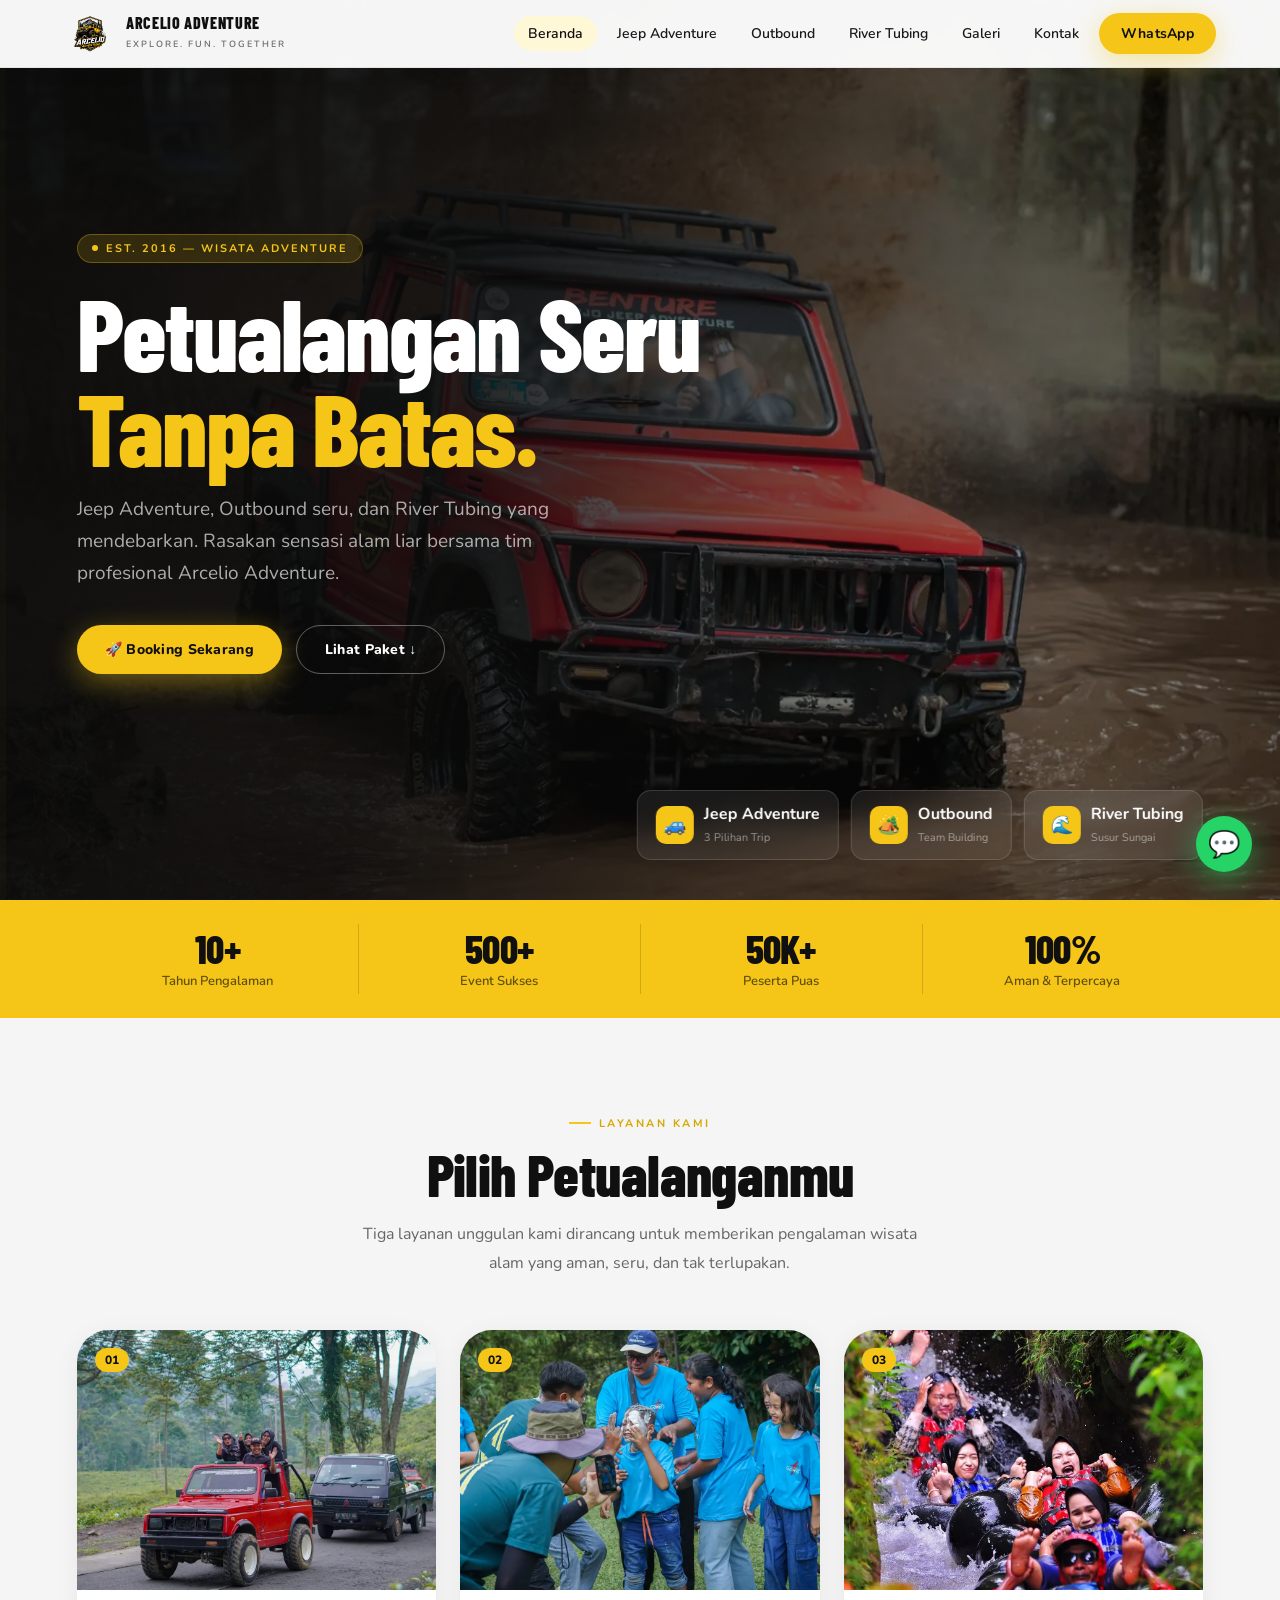
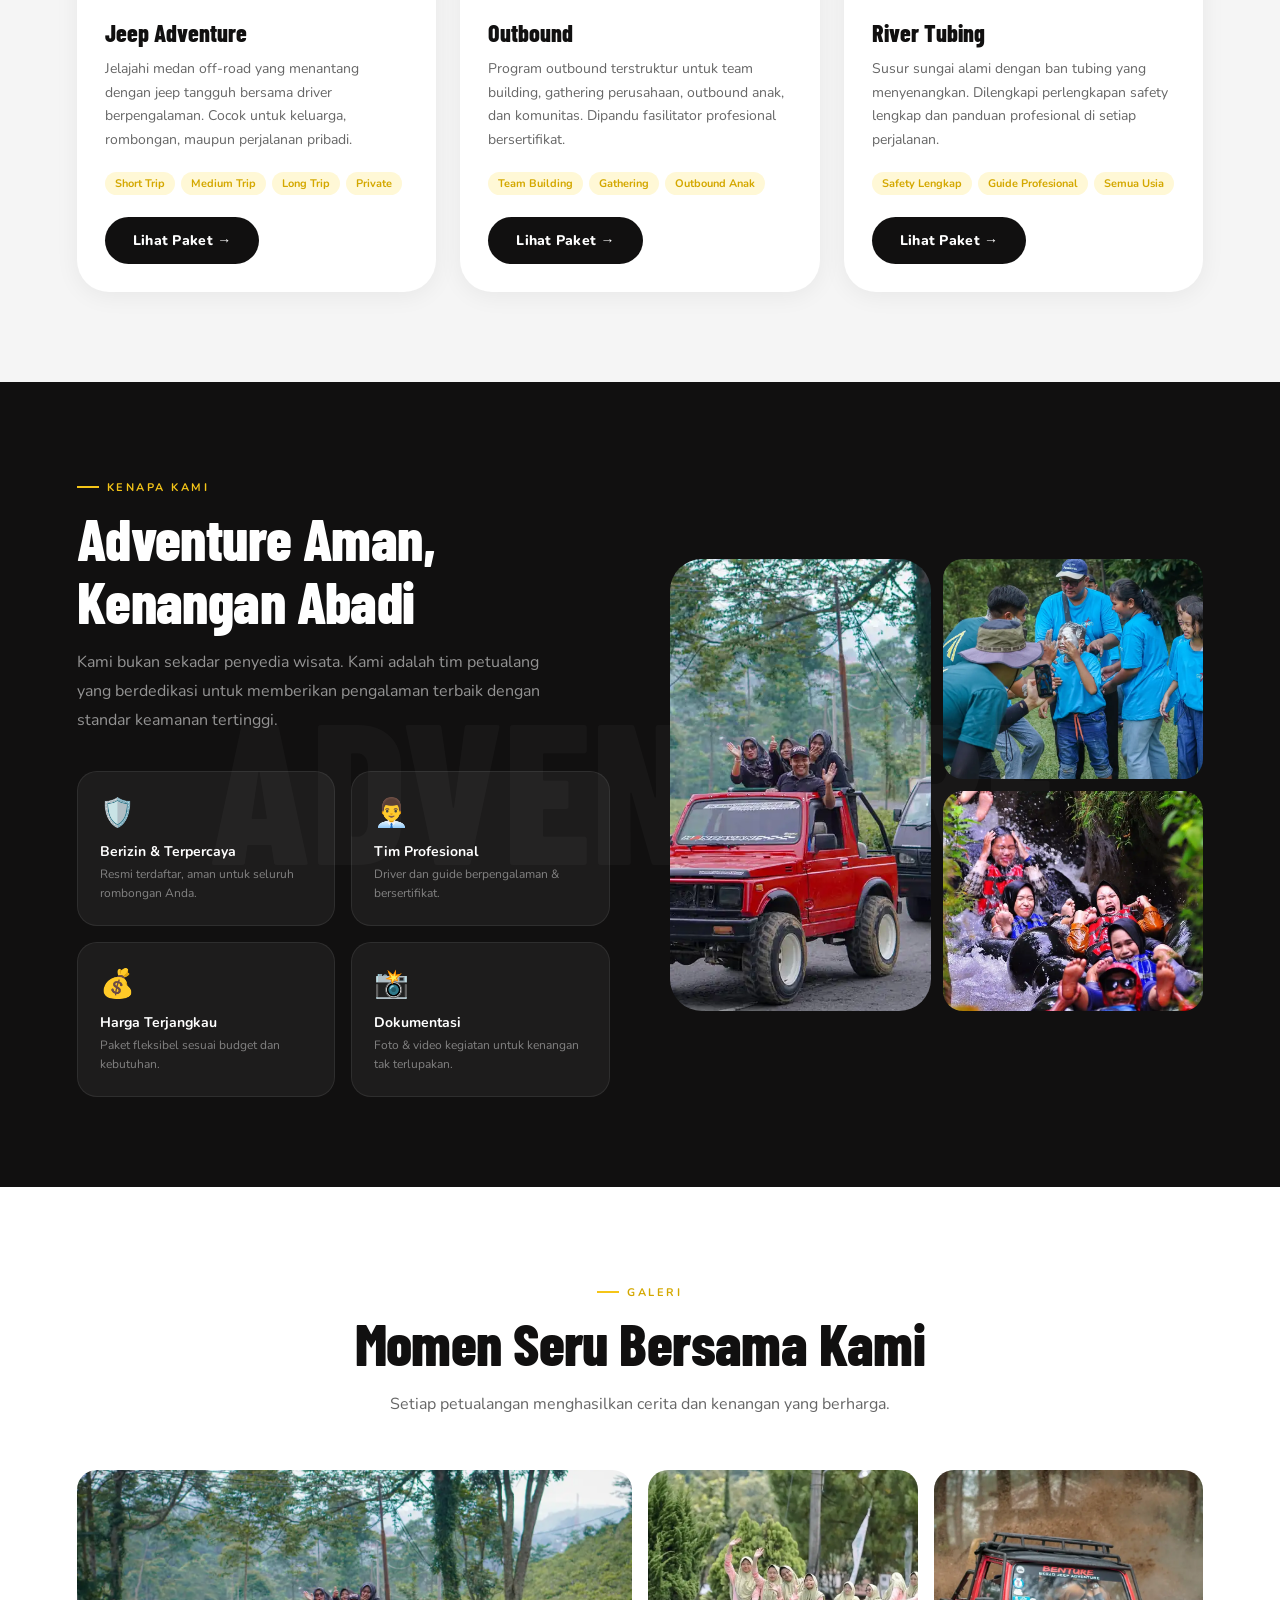
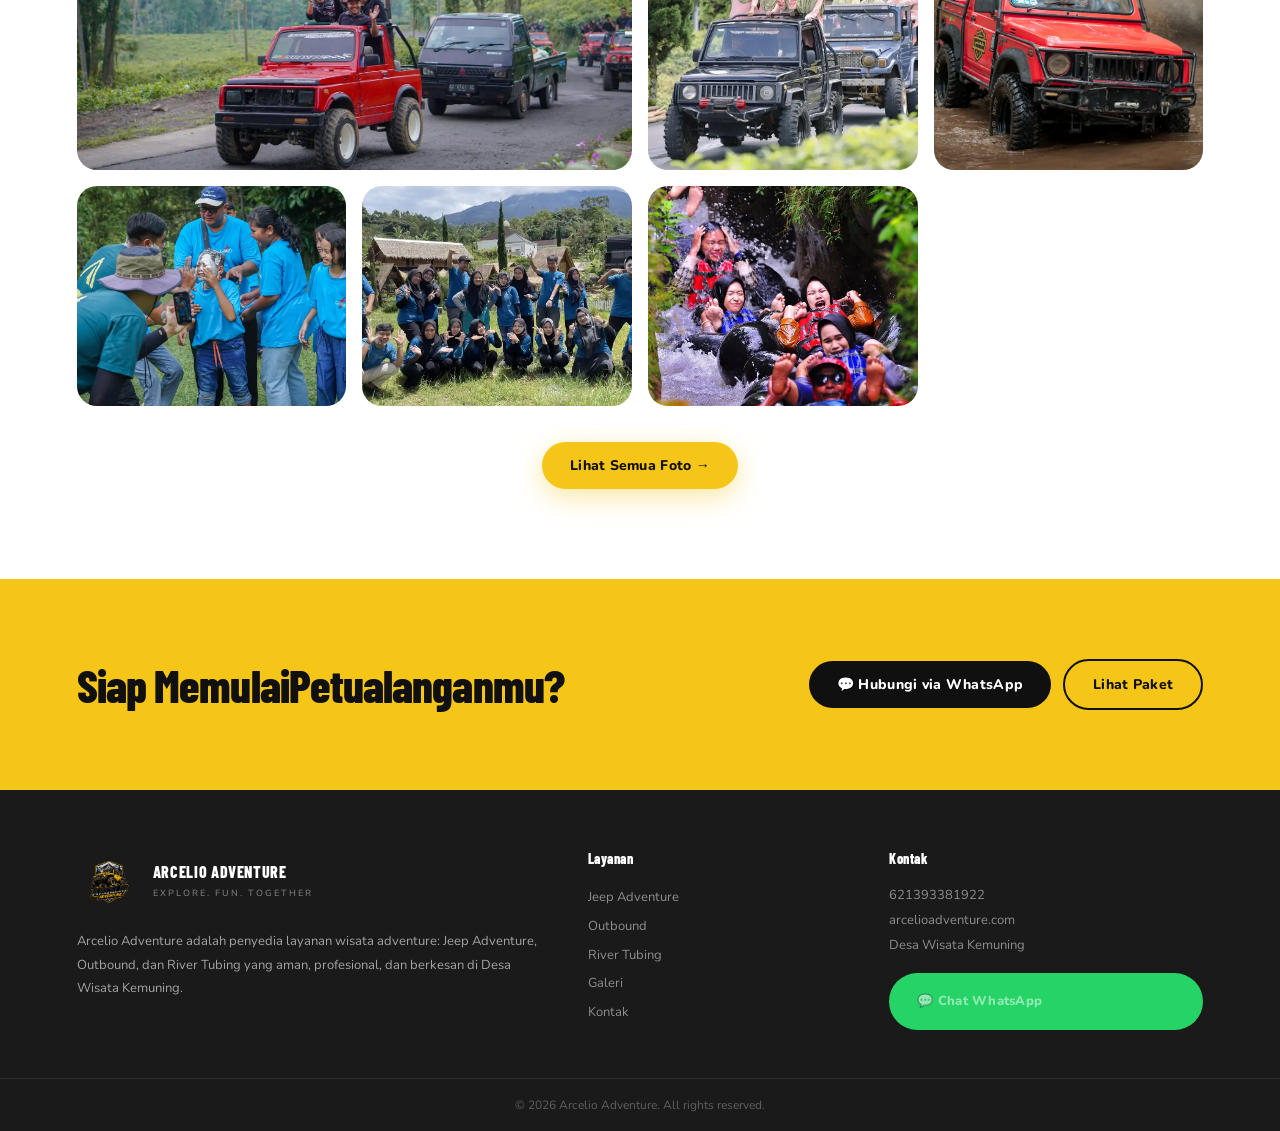
==== commit 002e2613: "Update konten website via Admin Panel - 28/5/2026, 21.39.08" ====
--- a/index.html
+++ b/index.html
@@ -169,7 +169,7 @@
       </div>
       <div class="footer-contact">
         <h4>Kontak</h4>
-        <p>081393381922<br/>arcelioadventure.com<br/>Desa Wisata Kemuning</p>
+        <p>621393381922<br/>arcelioadventure.com<br/>Desa Wisata Kemuning</p>
         <a href="https://wa.me/6281393381922?text=Halo%20Arcelio%20Adventure%2C%20saya%20ingin%20booking%20paket%20wisata." target="_blank" rel="noopener" class="btn btn-wa">💬 Chat WhatsApp</a>
       </div>
     </div>
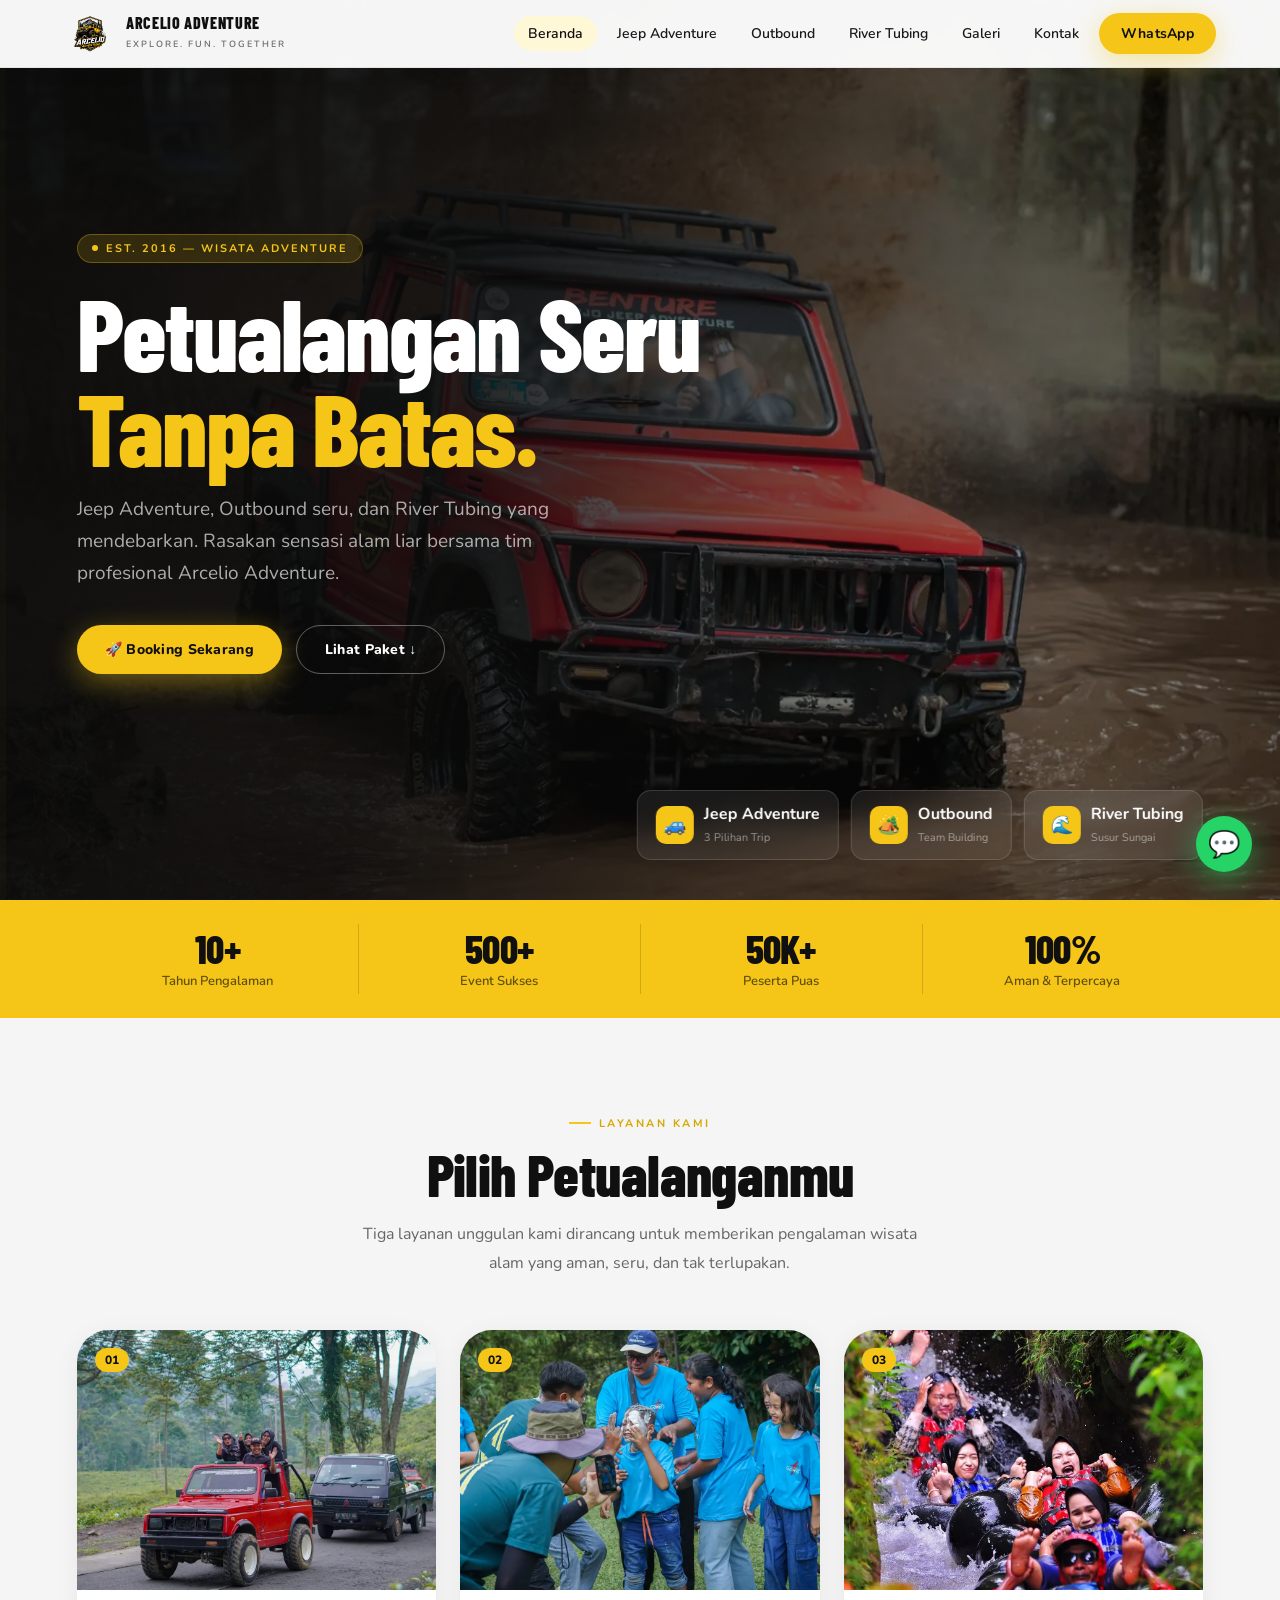
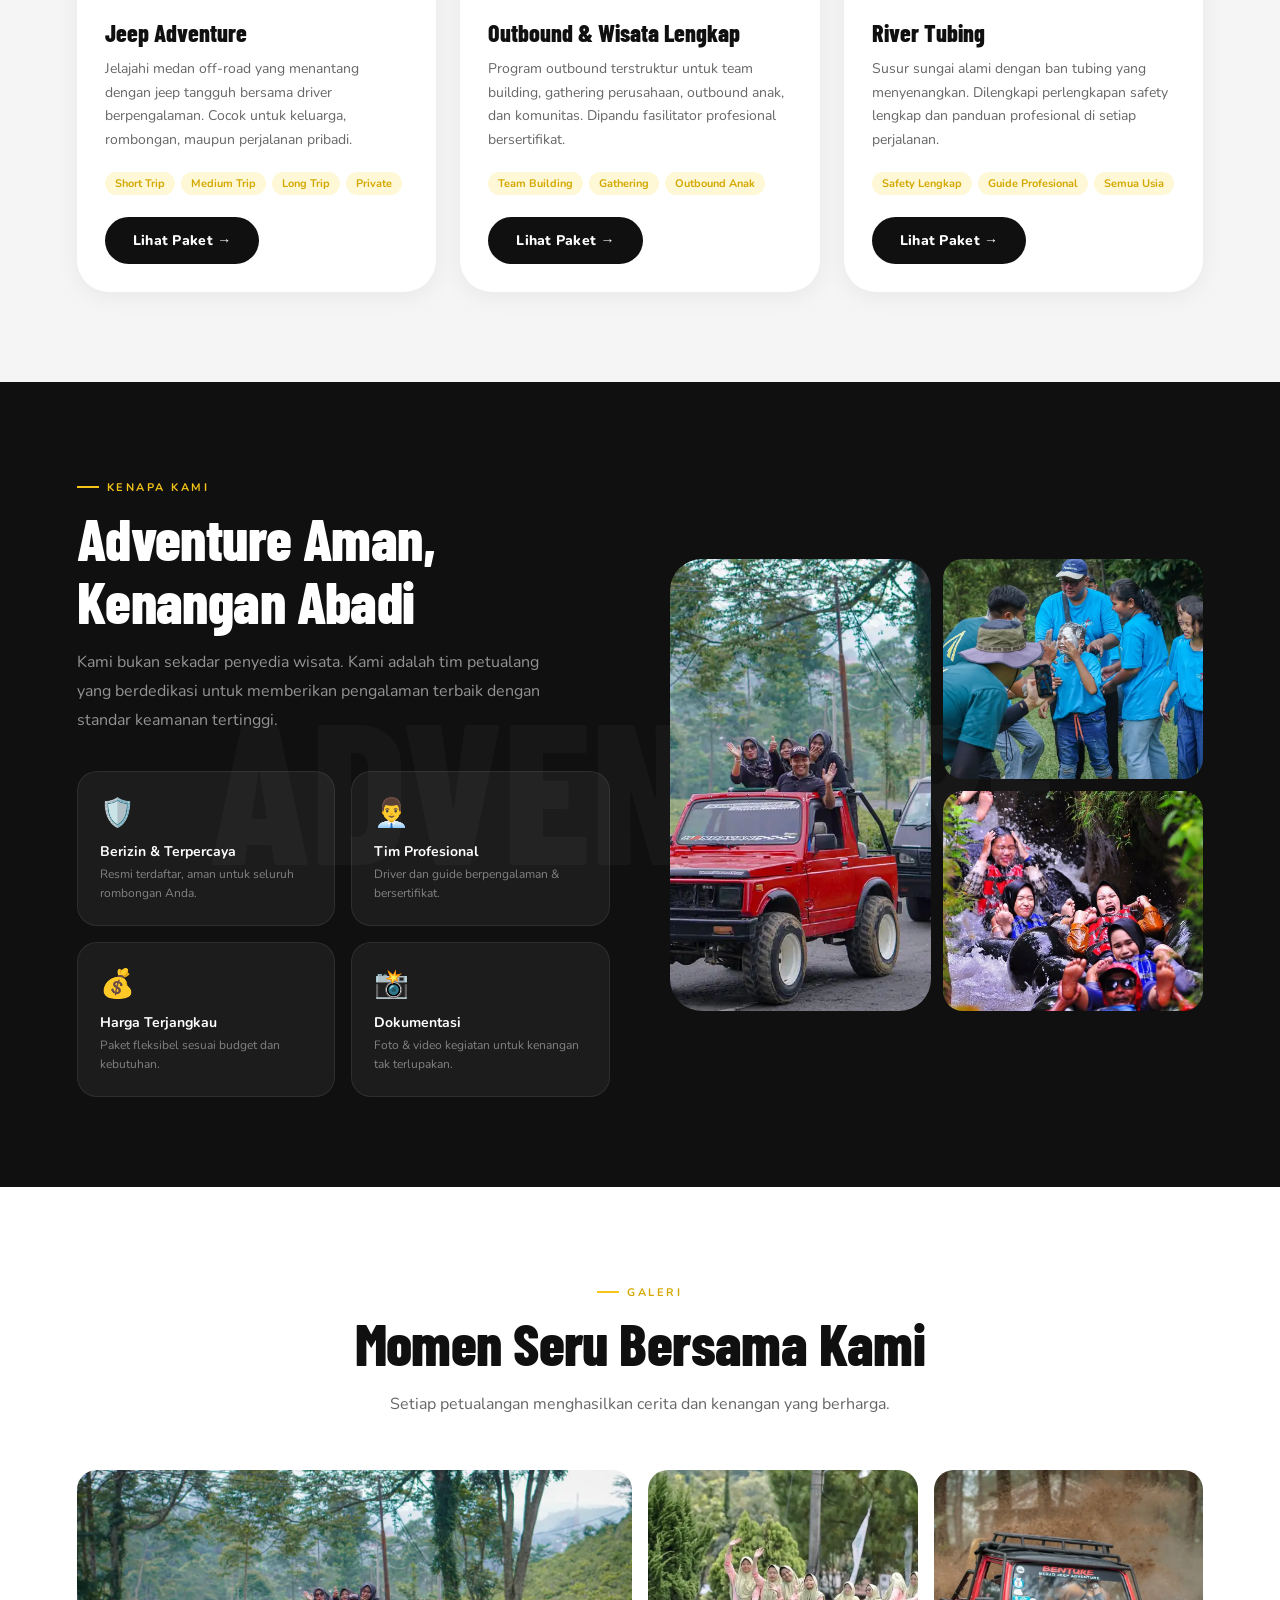
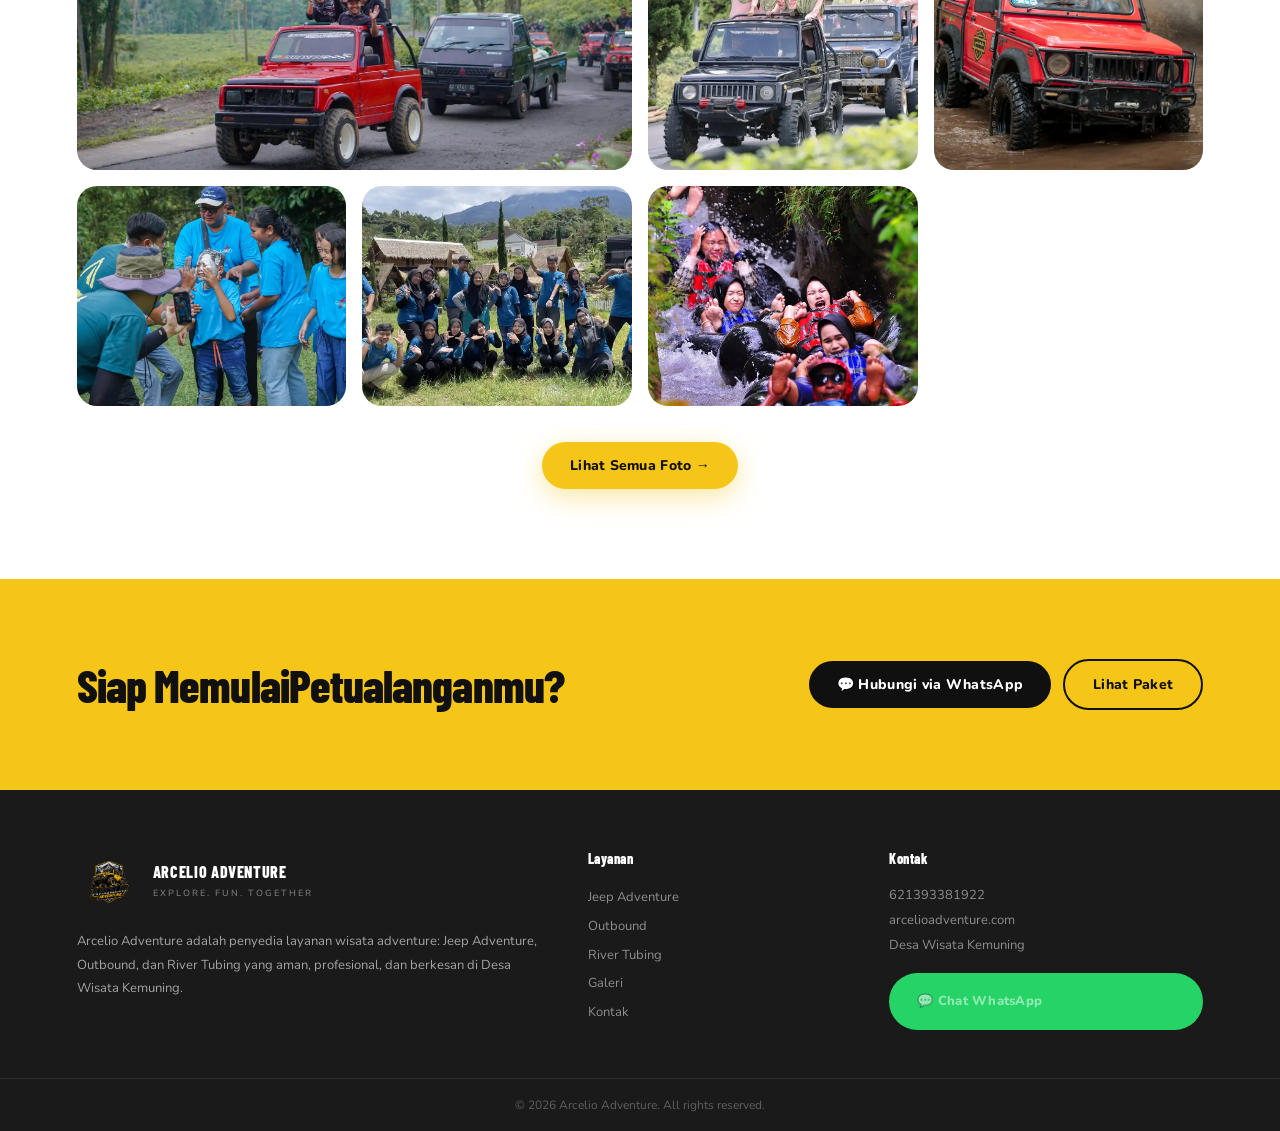
==== commit 9eeb8d3b: "Update konten website via Admin Panel - 28/5/2026, 21.41.42" ====
--- a/index.html
+++ b/index.html
@@ -80,9 +80,9 @@
         </div>
 
         <div class="service-card">
-          <div class="service-img"><img src="assets/images/outbound-arcelio-1.webp" alt="Outbound"/><span class="service-num">02</span></div>
+          <div class="service-img"><img src="assets/images/outbound-arcelio-1.webp" alt="Outbound & Wisata Lengkap"/><span class="service-num">02</span></div>
           <div class="service-body">
-            <h3>Outbound</h3>
+            <h3>Outbound & Wisata Lengkap</h3>
             <p>Program outbound terstruktur untuk team building, gathering perusahaan, outbound anak, dan komunitas. Dipandu fasilitator profesional bersertifikat.</p>
             <div class="service-tags"><span class="service-tag">Team Building</span><span class="service-tag">Gathering</span><span class="service-tag">Outbound Anak</span></div>
             <a href="outbound/" class="btn btn-dark">Lihat Paket →</a>
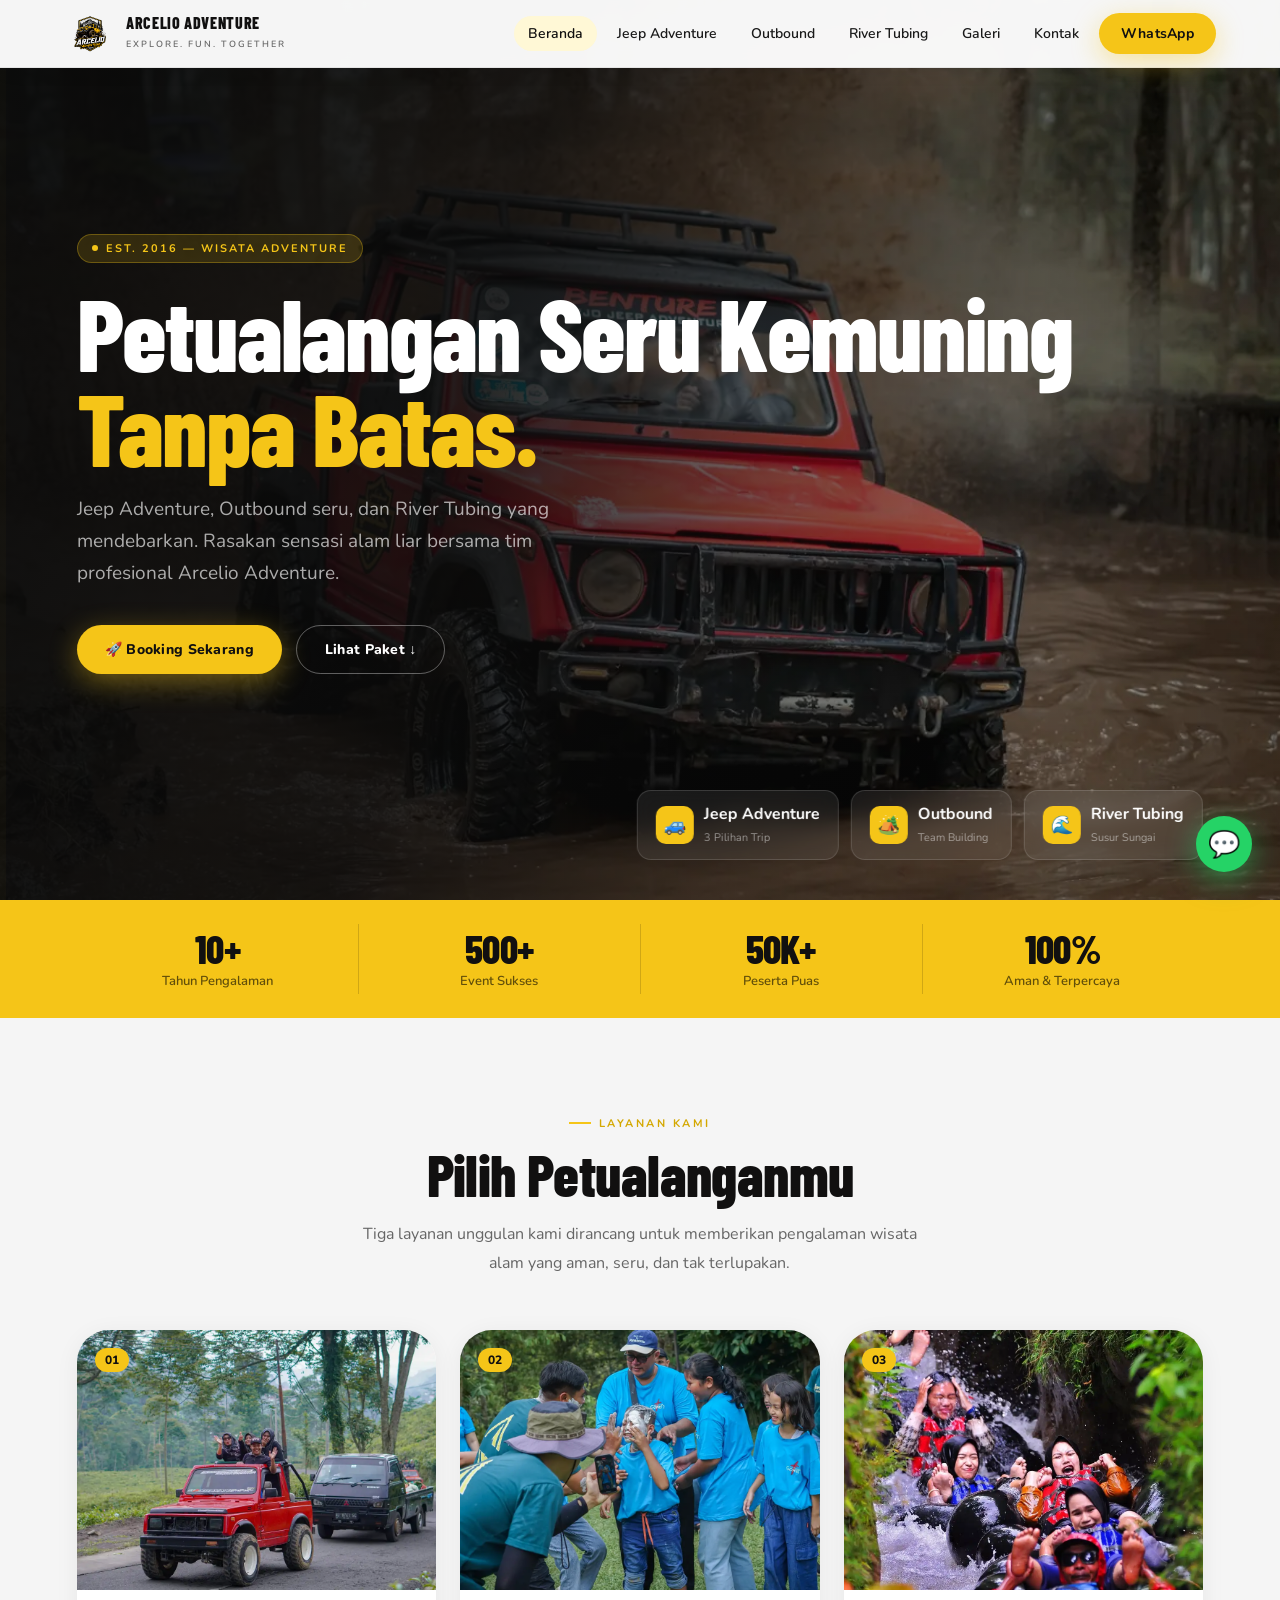
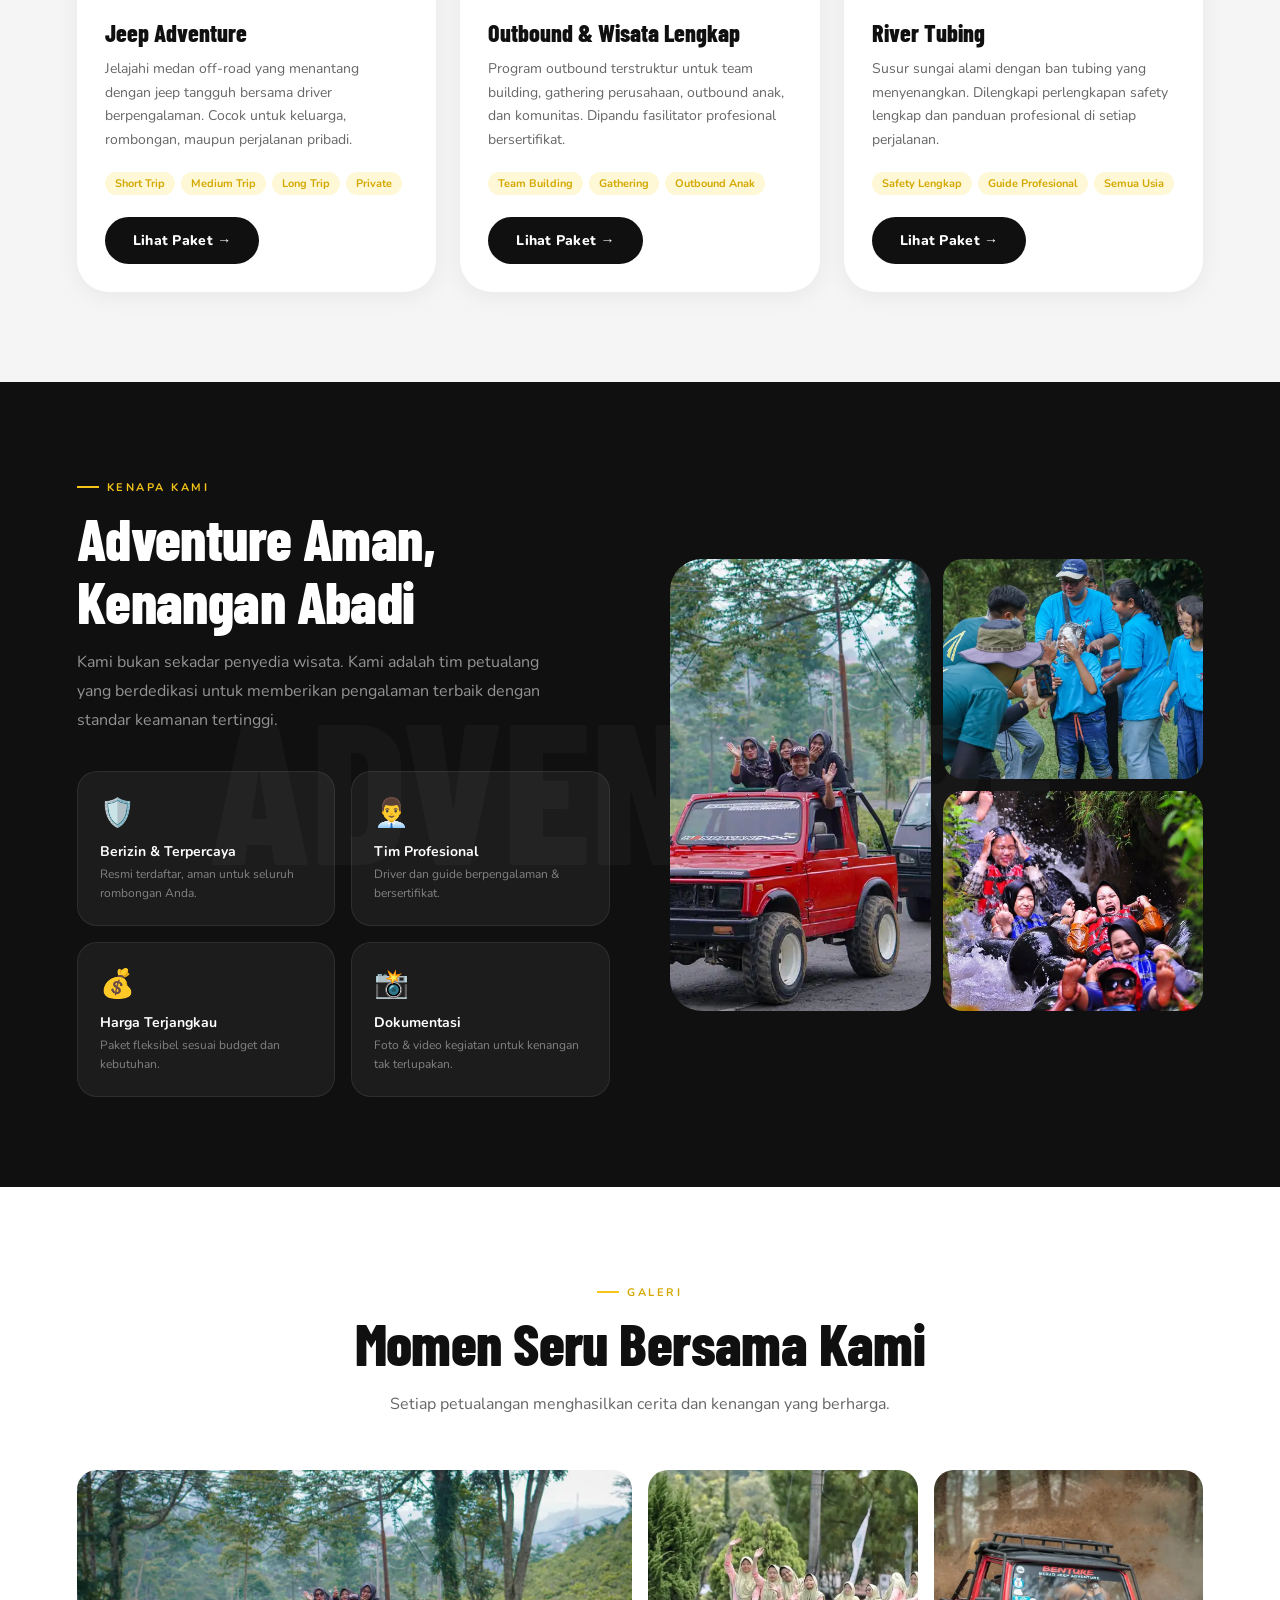
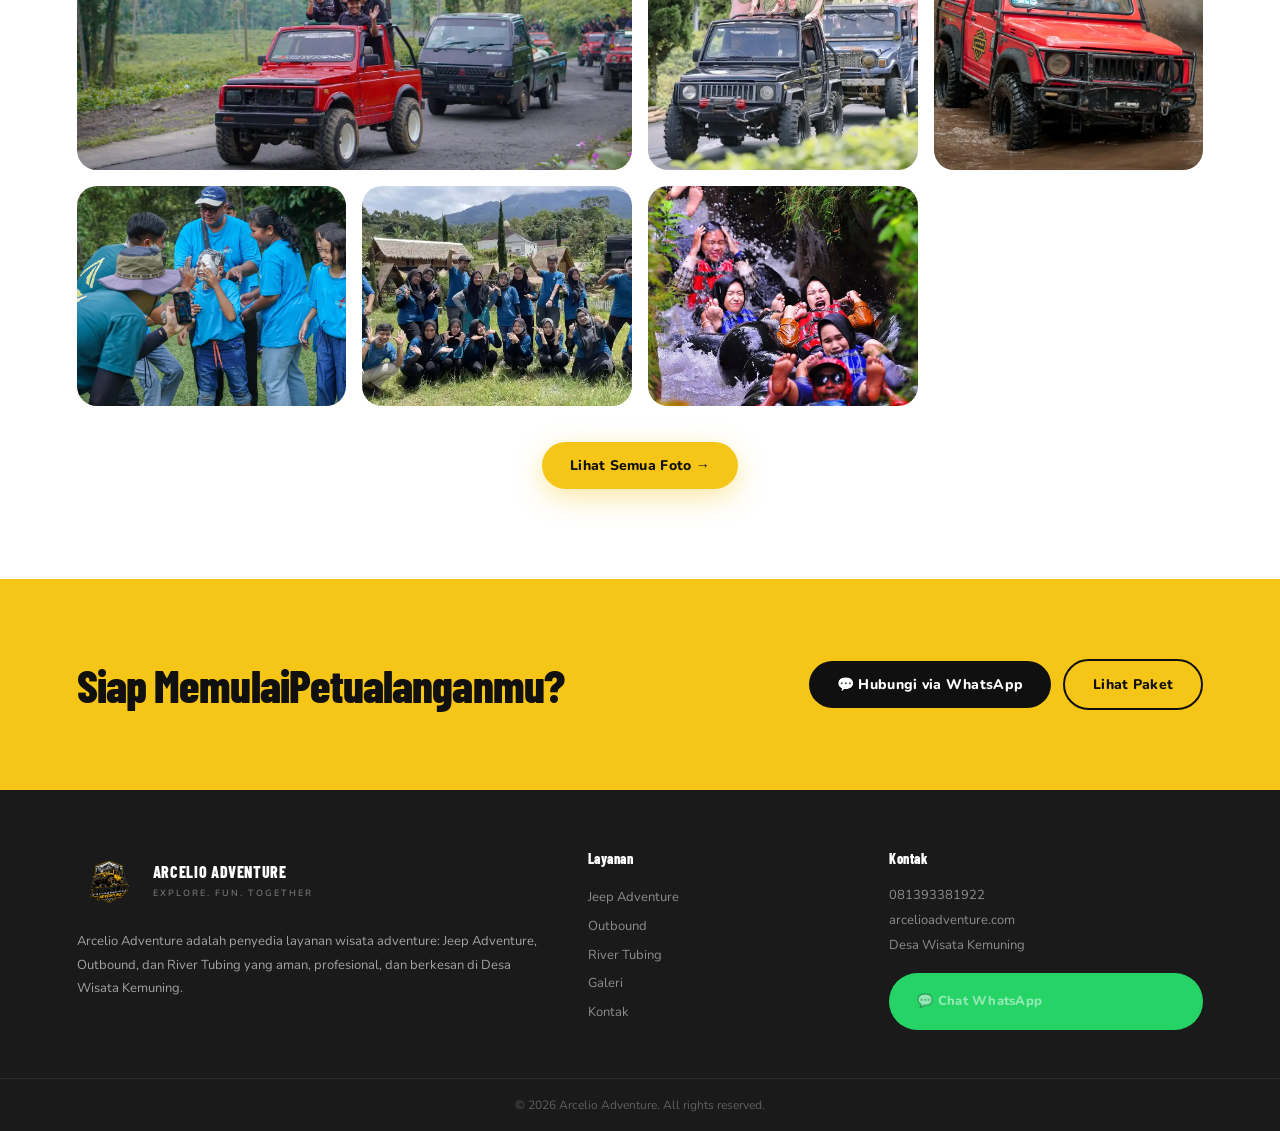
==== commit 569c321a: "Update konten website via Admin Panel - 28/5/2026, 22.09.23" ====
--- a/index.html
+++ b/index.html
@@ -33,7 +33,7 @@
     <div class="hero-overlay"></div>
     <div class="hero-content">
       <div class="tag"><span></span>EST. 2016 — Wisata Adventure</div>
-      <h1>Petualangan Seru<em>Tanpa Batas.</em></h1>
+      <h1>Petualangan Seru Kemuning<em>Tanpa Batas.</em></h1>
       <p class="hero-sub">Jeep Adventure, Outbound seru, dan River Tubing yang mendebarkan. Rasakan sensasi alam liar bersama tim profesional Arcelio Adventure.</p>
       <div class="hero-actions">
         <a href="https://wa.me/6281393381922?text=Halo%20Arcelio%20Adventure%2C%20saya%20ingin%20booking%20paket%20wisata." target="_blank" rel="noopener" class="btn btn-yellow">🚀 Booking Sekarang</a>
@@ -169,7 +169,7 @@
       </div>
       <div class="footer-contact">
         <h4>Kontak</h4>
-        <p>621393381922<br/>arcelioadventure.com<br/>Desa Wisata Kemuning</p>
+        <p>081393381922<br/>arcelioadventure.com<br/>Desa Wisata Kemuning</p>
         <a href="https://wa.me/6281393381922?text=Halo%20Arcelio%20Adventure%2C%20saya%20ingin%20booking%20paket%20wisata." target="_blank" rel="noopener" class="btn btn-wa">💬 Chat WhatsApp</a>
       </div>
     </div>
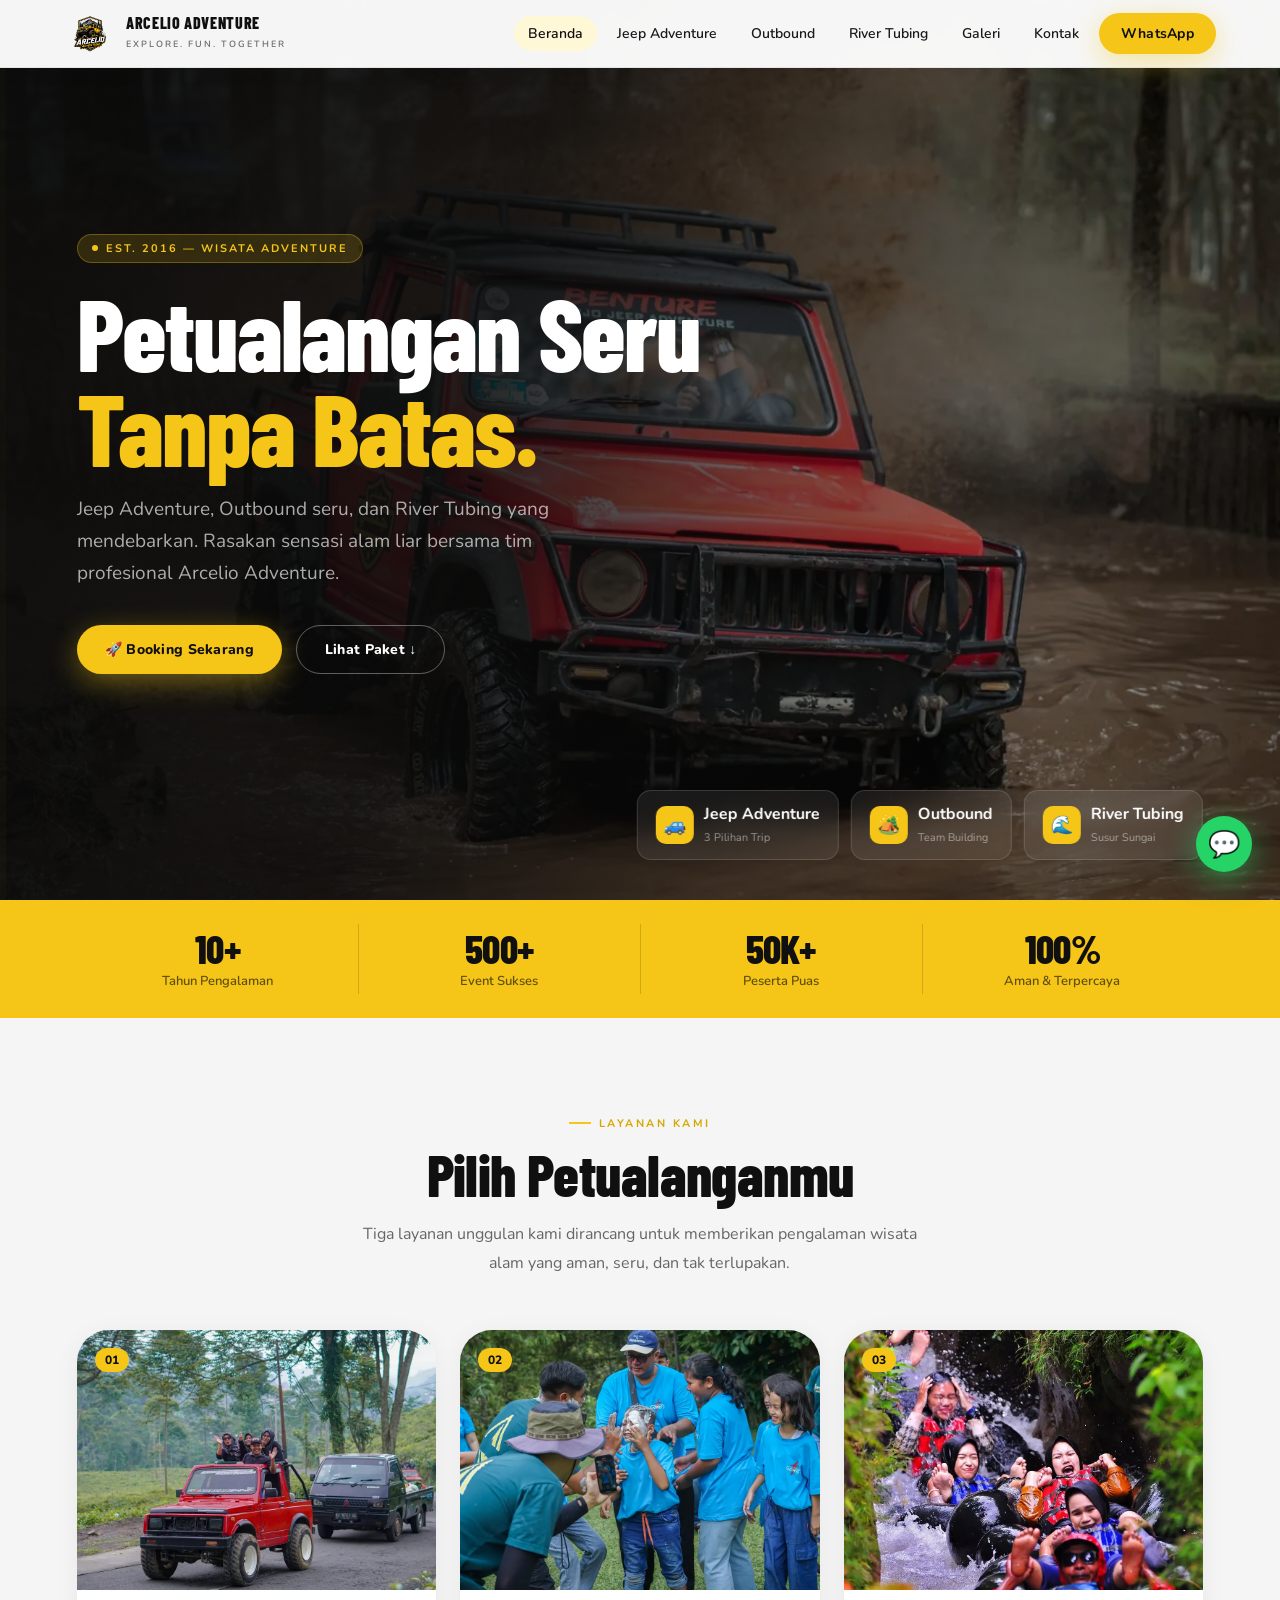
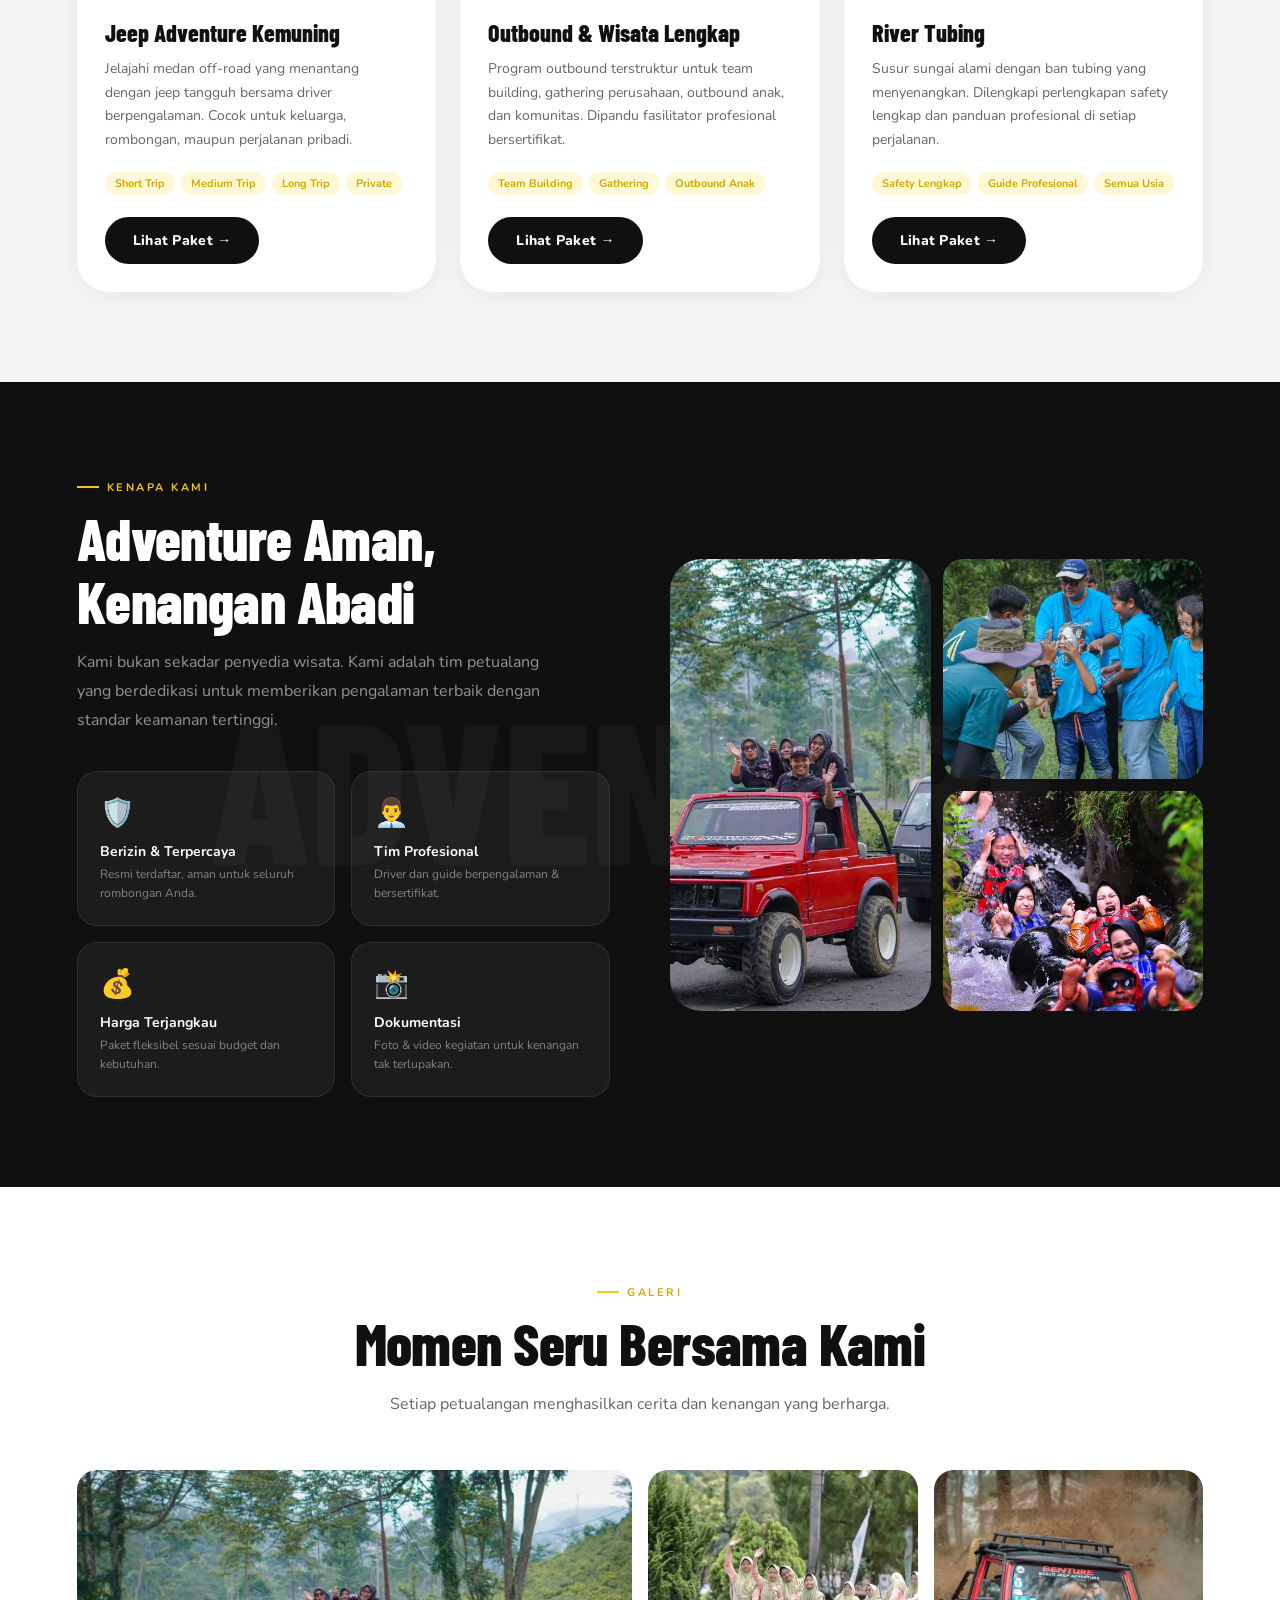
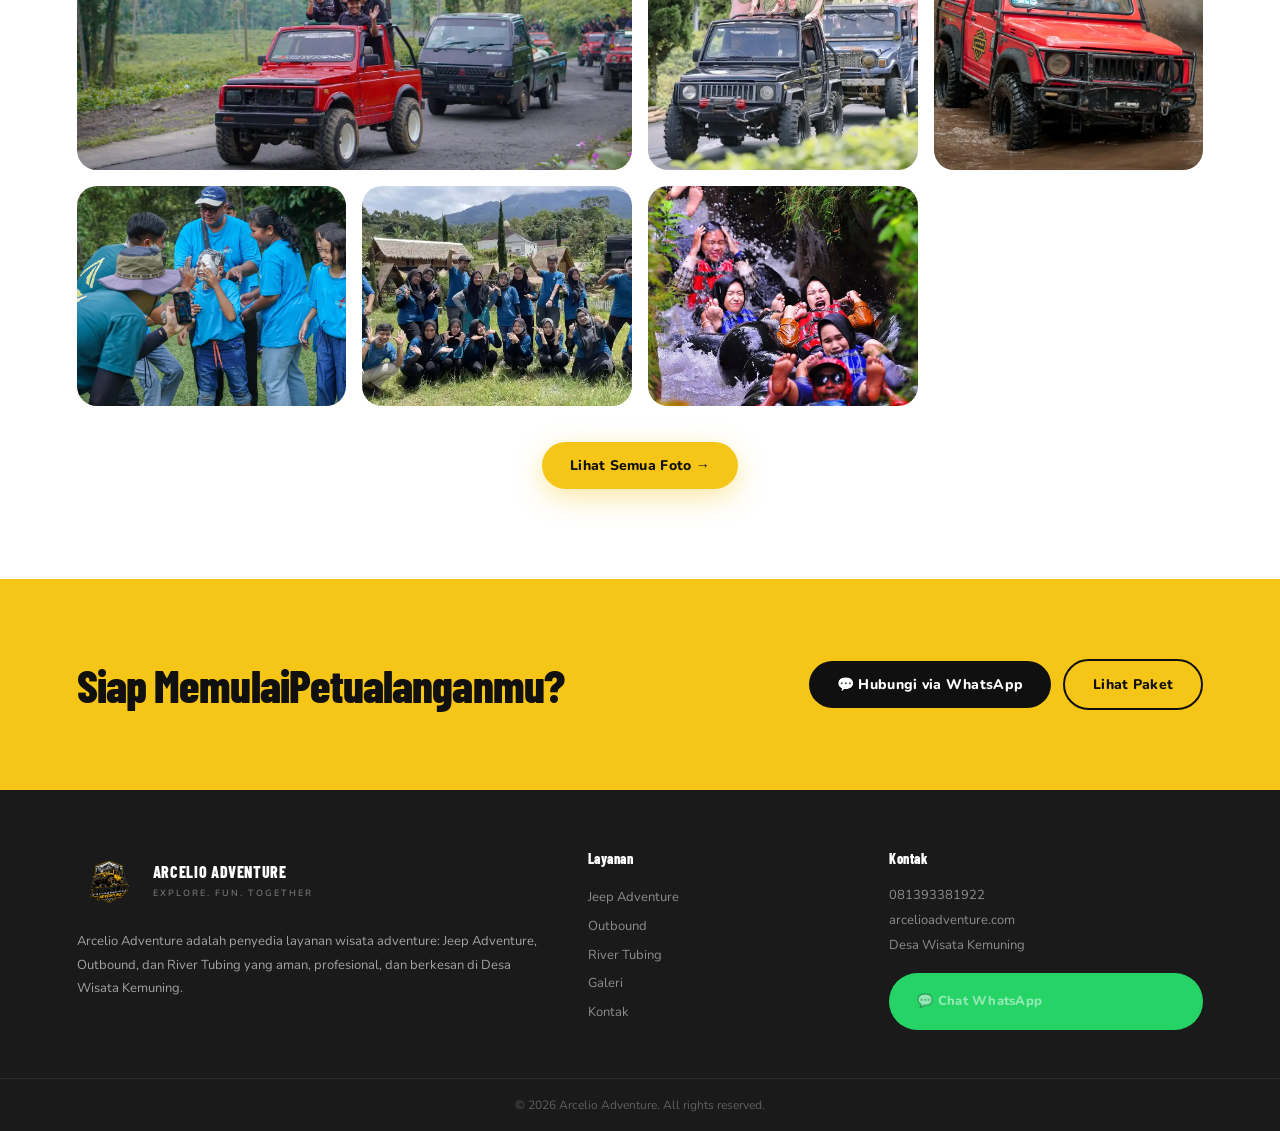
==== commit a246cb4a: "Update konten website via Admin Panel - 28/5/2026, 22.13.02" ====
--- a/index.html
+++ b/index.html
@@ -33,7 +33,7 @@
     <div class="hero-overlay"></div>
     <div class="hero-content">
       <div class="tag"><span></span>EST. 2016 — Wisata Adventure</div>
-      <h1>Petualangan Seru Kemuning<em>Tanpa Batas.</em></h1>
+      <h1>Petualangan Seru<em>Tanpa Batas.</em></h1>
       <p class="hero-sub">Jeep Adventure, Outbound seru, dan River Tubing yang mendebarkan. Rasakan sensasi alam liar bersama tim profesional Arcelio Adventure.</p>
       <div class="hero-actions">
         <a href="https://wa.me/6281393381922?text=Halo%20Arcelio%20Adventure%2C%20saya%20ingin%20booking%20paket%20wisata." target="_blank" rel="noopener" class="btn btn-yellow">🚀 Booking Sekarang</a>
@@ -70,9 +70,9 @@
       </div>
       <div class="services-grid">
         <div class="service-card">
-          <div class="service-img"><img src="assets/images/jeep-arcelio-1.webp" alt="Jeep Adventure"/><span class="service-num">01</span></div>
+          <div class="service-img"><img src="assets/images/jeep-arcelio-1.webp" alt="Jeep Adventure Kemuning"/><span class="service-num">01</span></div>
           <div class="service-body">
-            <h3>Jeep Adventure</h3>
+            <h3>Jeep Adventure Kemuning</h3>
             <p>Jelajahi medan off-road yang menantang dengan jeep tangguh bersama driver berpengalaman. Cocok untuk keluarga, rombongan, maupun perjalanan pribadi.</p>
             <div class="service-tags"><span class="service-tag">Short Trip</span><span class="service-tag">Medium Trip</span><span class="service-tag">Long Trip</span><span class="service-tag">Private</span></div>
             <a href="jeep-adventure/" class="btn btn-dark">Lihat Paket →</a>
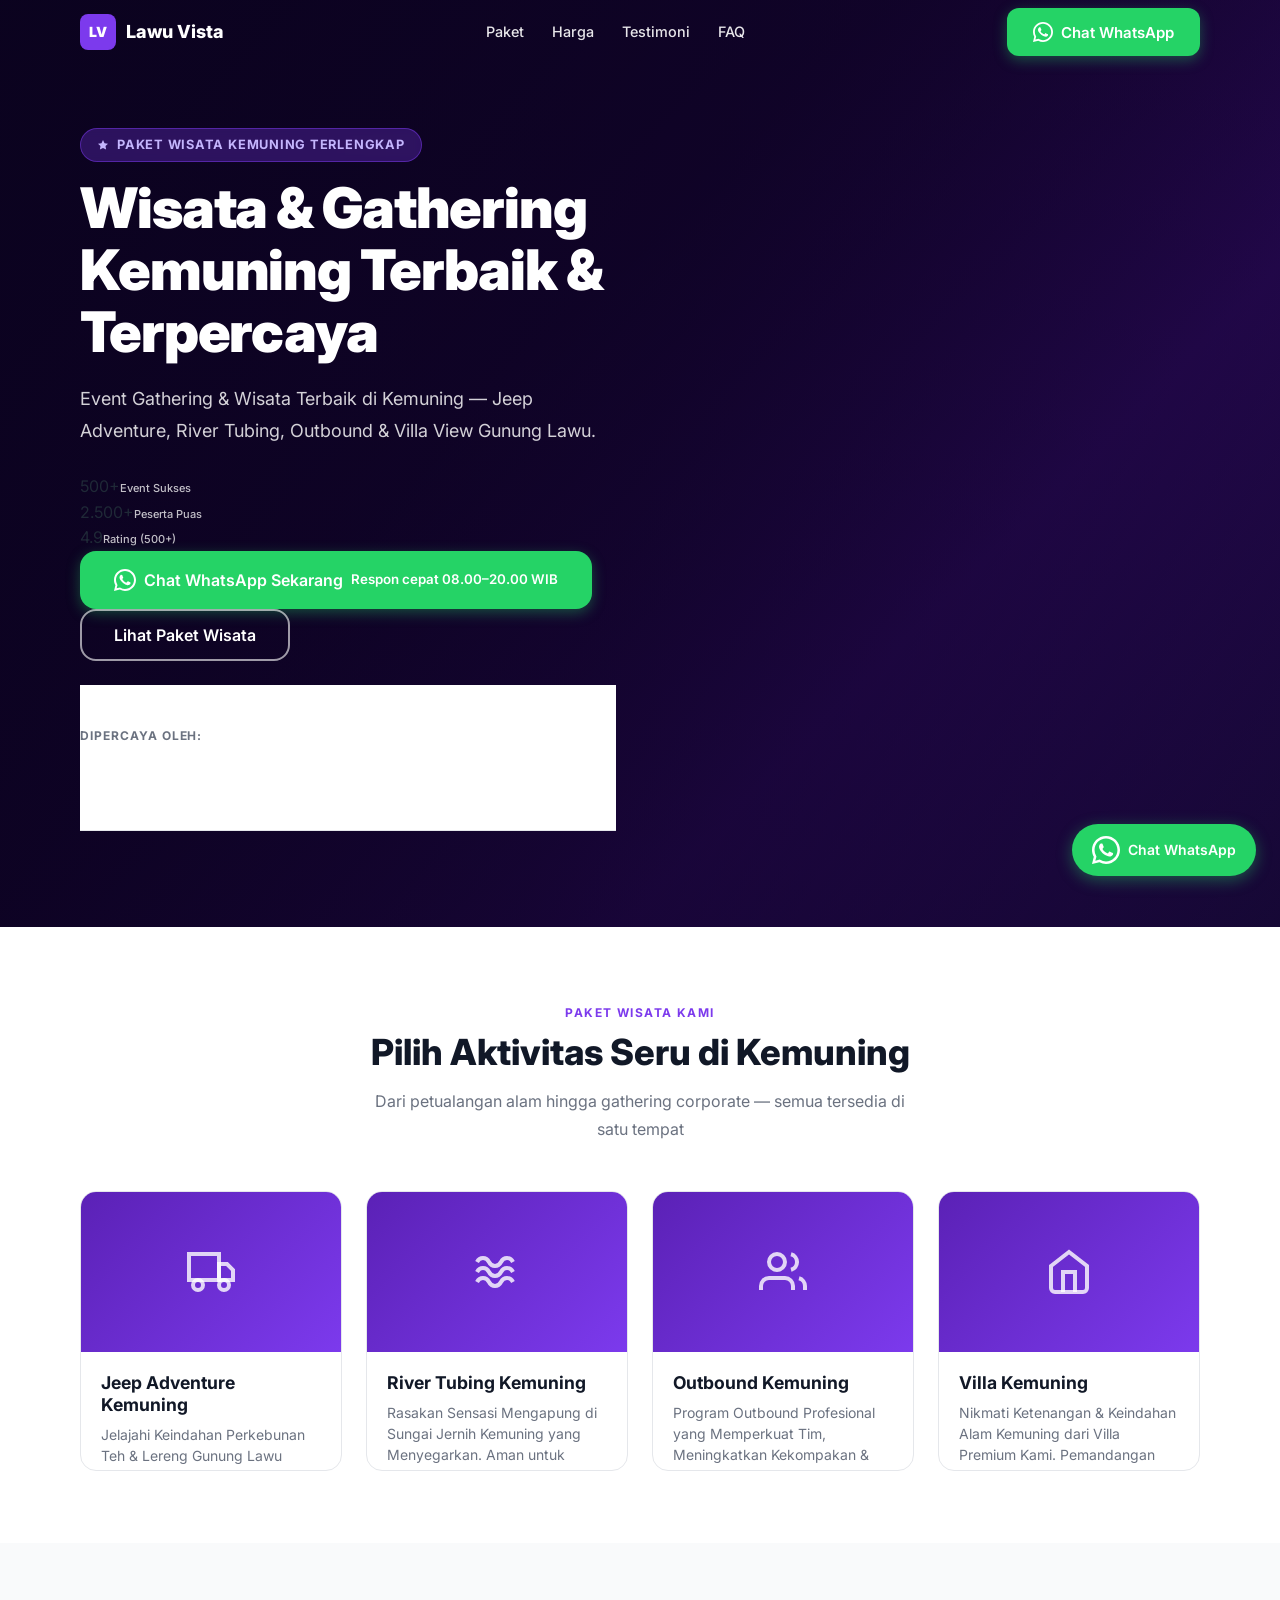
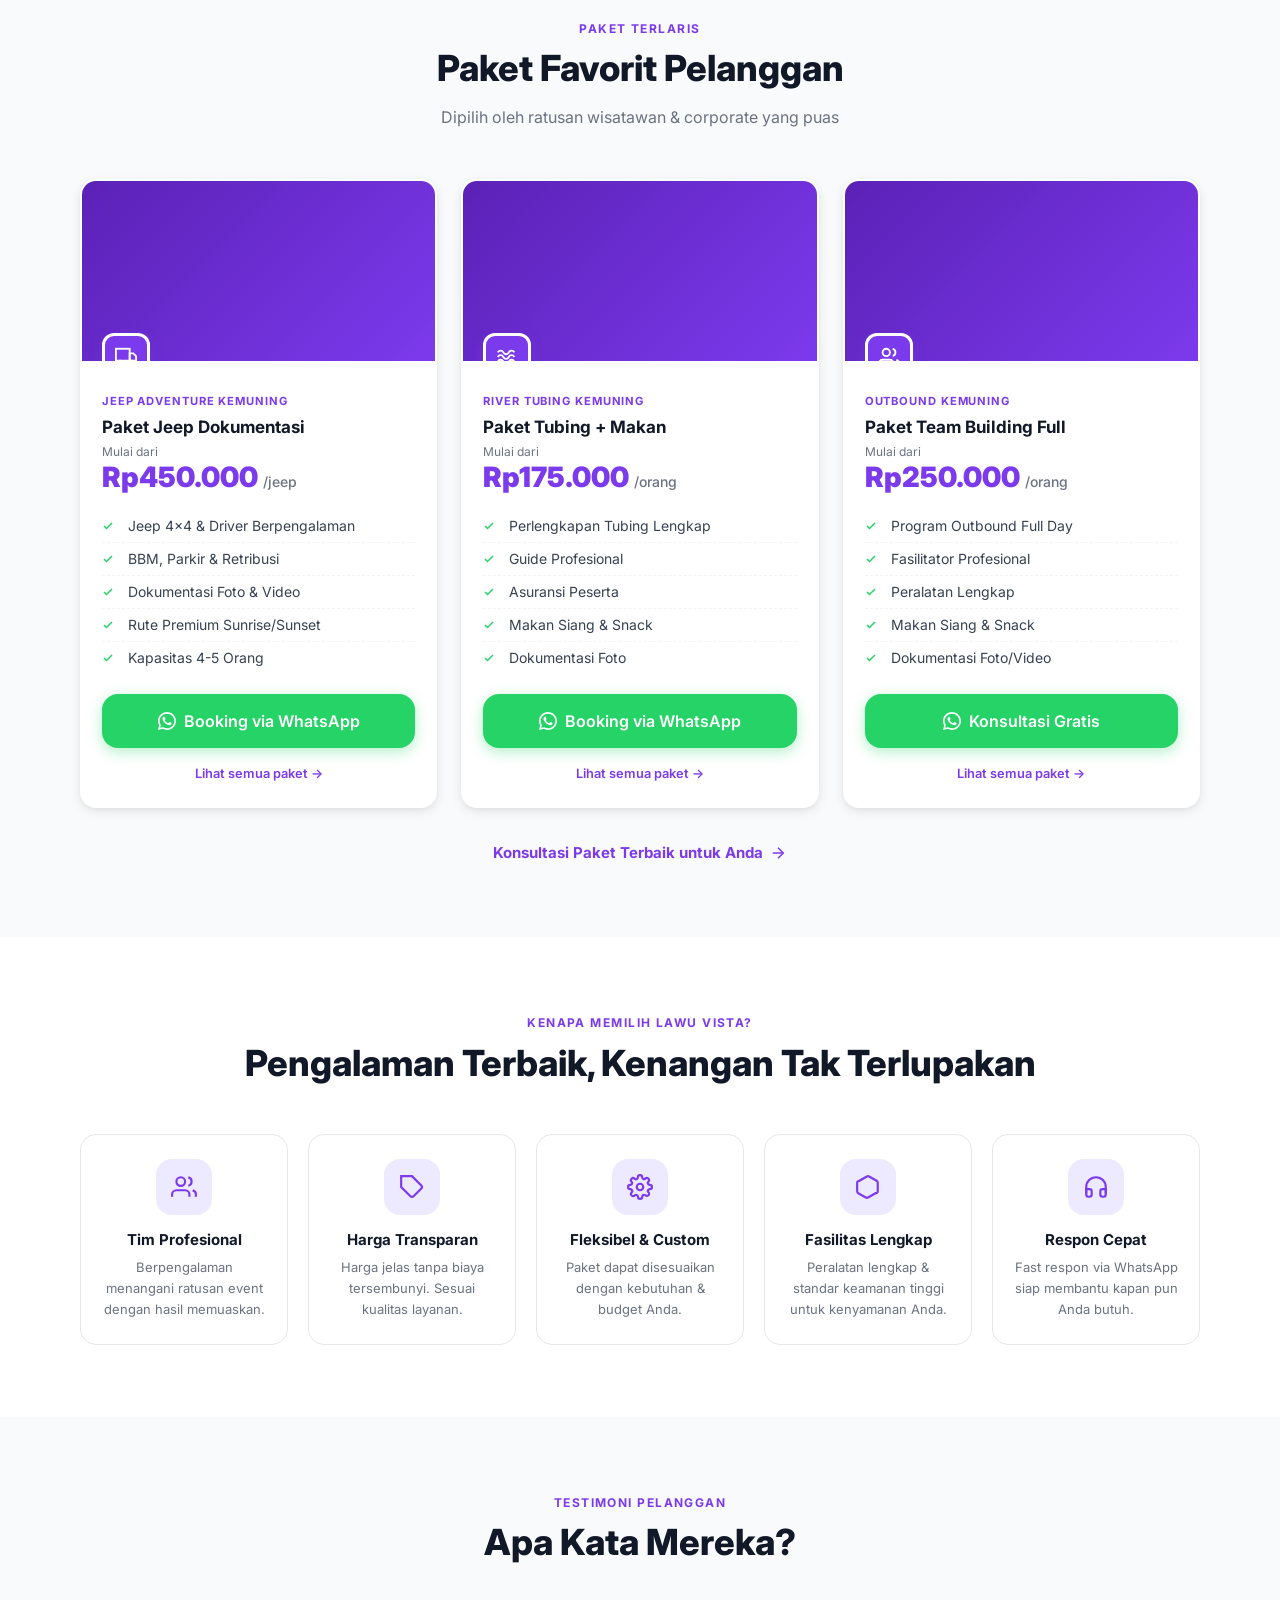
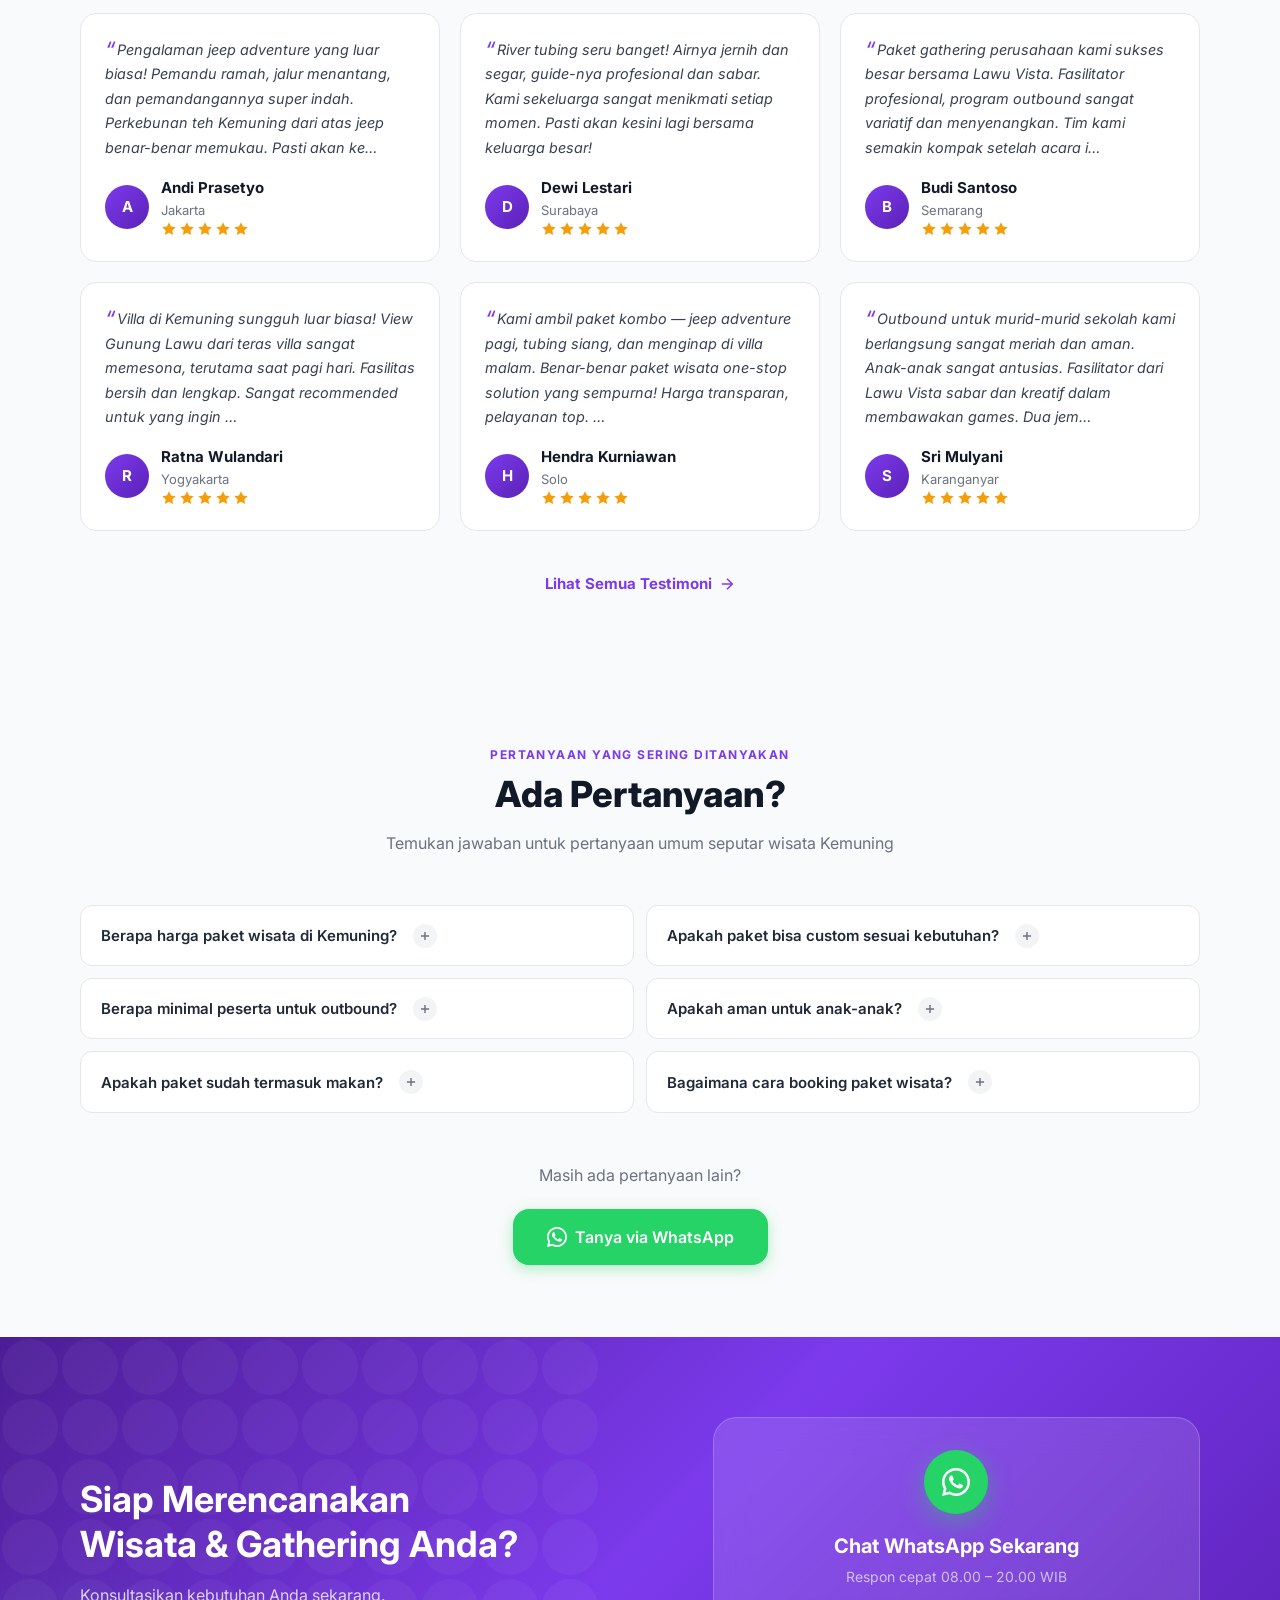
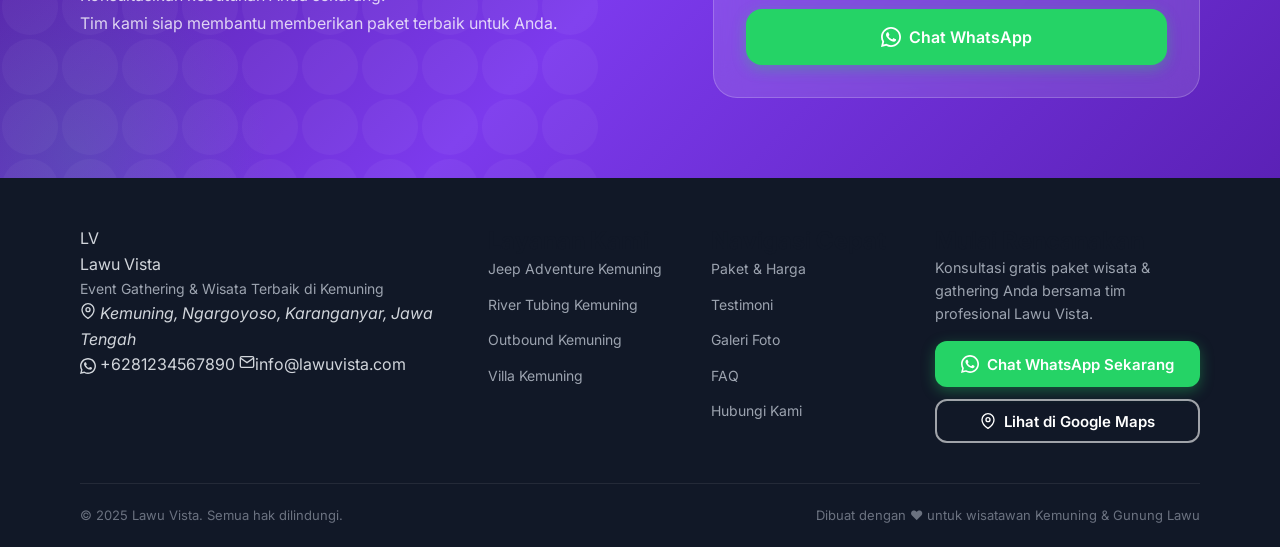
==== commit 14a93399: "Add files via upload" ====
--- a/index.html
+++ b/index.html
@@ -1,181 +1,577 @@
 <!DOCTYPE html>
-<html lang="id">
+<html lang="id" prefix="og: https://ogp.me/ns#">
 <head>
-  <meta name="theme-color" content="#1a1a1a"/>
-  <link rel="icon" type="image/png" href="./assets/images/logo-arcelio.png"/>
-  <meta charset="utf-8"/>
-  <meta name="viewport" content="width=device-width, initial-scale=1"/>
-  <title>Arcelio Adventure – Jeep Adventure, Outbound &amp; River Tubing di Kemuning, Karanganyar</title>
-  <meta name="description" content="Paket wisata adventure terbaik di Desa Wisata Kemuning Karanganyar. Jeep Adventure offroad, Outbound team building, dan River Tubing seru. Harga terjangkau, profesional, aman."/>
-  <meta name="robots" content="index, follow"/>
-  <link rel="canonical" href="https://arcelioadventure.com/"/>
-  <meta property="og:type" content="website"/>
-  <meta property="og:title" content="Arcelio Adventure – Jeep Adventure, Outbound &amp; River Tubing"/>
-  <meta property="og:url" content="https://arcelioadventure.com/"/>
-  <meta property="og:site_name" content="Arcelio Adventure"/>
-  <link rel="preconnect" href="https://fonts.googleapis.com"/><link rel="preconnect" href="https://fonts.gstatic.com" crossorigin/><link href="https://fonts.googleapis.com/css2?family=Barlow+Condensed:wght@600;700;800;900&family=Nunito:wght@400;500;600;700;800&display=swap" rel="stylesheet"/>
-  <link rel="stylesheet" href="./assets/css/style.css?v=3"/>
+  <meta charset="UTF-8">
+  <meta name="viewport" content="width=device-width, initial-scale=1.0">
+  <meta http-equiv="X-UA-Compatible" content="IE=edge">
+  <title>Lawu Vista | Event Gathering &amp; Wisata Kemuning Terbaik</title>
+  <meta name="description" content="Lawu Vista – Paket wisata Kemuning terlengkap. Jeep Adventure, River Tubing, Outbound &amp; Villa. 500+ event sukses, 2.500+ peserta puas.">
+  <link rel="canonical" href="https://lawuvista.com/">
+  <meta property="og:title" content="Lawu Vista | Event Gathering &amp; Wisata Kemuning Terbaik">
+  <meta property="og:description" content="Lawu Vista – Paket wisata Kemuning terlengkap. Jeep Adventure, River Tubing, Outbound &amp; Villa. 500+ event sukses, 2.500+ peserta puas.">
+  <meta property="og:url" content="https://lawuvista.com/">
+  <meta property="og:type" content="website">
+  <meta property="og:image" content="https://lawuvista.com/assets/images/og-default.svg">
+  <meta name="twitter:card" content="summary_large_image">
+  <link rel="preconnect" href="https://fonts.googleapis.com">
+  <link rel="preconnect" href="https://fonts.gstatic.com" crossorigin>
+  <link rel="stylesheet" href="https://fonts.googleapis.com/css2?family=Inter:wght@400;500;600;700;800;900&display=swap">
+  <link rel="preload" as="style" href="/assets/css/main.css">
+  <link rel="stylesheet" href="/assets/css/main.css">
+  <link rel="stylesheet" href="/assets/css/landing.css">
+  <link rel="stylesheet" href="/assets/css/home.css">
+  <link rel="icon" href="data:image/svg+xml,<svg xmlns='http://www.w3.org/2000/svg' viewBox='0 0 32 32'><rect width='32' height='32' rx='6' fill='%237c3aed'/><text y='22' x='5' font-size='18' fill='white' font-family='sans-serif' font-weight='bold'>LV</text></svg>" type="image/svg+xml">
+  <meta name="theme-color" content="#7c3aed">
 </head>
 <body>
-  <header class="header">
-    <a href="./" class="logo">
-      <div class="logo-mark"><img src="./assets/images/logo-arcelio.png" alt="Arcelio Adventure Logo"/></div>
-      <div class="logo-text"><b>ARCELIO ADVENTURE</b><small>Explore. Fun. Together</small></div>
-    </a>
-    <nav class="nav"><a href="./" class="active">Beranda</a><a href="jeep-adventure/">Jeep Adventure</a><a href="outbound/">Outbound</a><a href="river-tubing/">River Tubing</a><a href="galeri/">Galeri</a><a href="kontak/">Kontak</a><a class="btn btn-yellow nav-cta" href="https://wa.me/6281393381922?text=Halo%20Arcelio%20Adventure%2C%20saya%20ingin%20konsultasi%20paket%20wisata." target="_blank" rel="noopener">WhatsApp</a></nav>
-    <button class="menu-btn" id="menuBtn">☰</button>
-  </header>
-  <nav class="mobile-nav" id="mobileNav"><a href="./" class="active">Beranda</a><a href="jeep-adventure/">Jeep Adventure</a><a href="outbound/">Outbound</a><a href="river-tubing/">River Tubing</a><a href="galeri/">Galeri</a><a href="kontak/">Kontak</a><a class="btn btn-yellow m-cta" href="https://wa.me/6281393381922?text=Halo%20Arcelio%20Adventure%2C%20saya%20ingin%20konsultasi%20paket%20wisata." target="_blank" rel="noopener">Chat WhatsApp</a></nav>
-
-  <section class="hero">
-    <div class="hero-accent"></div>
-    <div class="hero-bg"></div>
-    <div class="hero-overlay"></div>
-    <div class="hero-content">
-      <div class="tag"><span></span>EST. 2016 — Wisata Adventure</div>
-      <h1>Petualangan Seru<em>Tanpa Batas.</em></h1>
-      <p class="hero-sub">Jeep Adventure, Outbound seru, dan River Tubing yang mendebarkan. Rasakan sensasi alam liar bersama tim profesional Arcelio Adventure.</p>
-      <div class="hero-actions">
-        <a href="https://wa.me/6281393381922?text=Halo%20Arcelio%20Adventure%2C%20saya%20ingin%20booking%20paket%20wisata." target="_blank" rel="noopener" class="btn btn-yellow">🚀 Booking Sekarang</a>
-        <a href="#layanan" class="btn btn-outline-light">Lihat Paket ↓</a>
-      </div>
-    </div>
-    <div class="hero-badges">
-      <div class="badge"><div class="badge-icon">🚙</div><div class="badge-text"><b>Jeep Adventure</b><small>3 Pilihan Trip</small></div></div>
-
-      <div class="badge"><div class="badge-icon">🏕️</div><div class="badge-text"><b>Outbound</b><small>Team Building</small></div></div>
-
-      <div class="badge"><div class="badge-icon">🌊</div><div class="badge-text"><b>River Tubing</b><small>Susur Sungai</small></div></div>
-    </div>
-  </section>
-
-  <div class="stats-bar">
-    <div class="stats-inner">
-      <div class="stat-item"><b>10+</b><span>Tahun Pengalaman</span></div>
-
-      <div class="stat-item"><b>500+</b><span>Event Sukses</span></div>
-
-      <div class="stat-item"><b>50K+</b><span>Peserta Puas</span></div>
-
-      <div class="stat-item"><b>100%</b><span>Aman & Terpercaya</span></div>
-    </div>
-  </div>
-
-  <section class="section services-section" id="layanan">
+
+<nav class="site-nav nav-transparent" role="navigation" aria-label="Main navigation">
+  <div class="container">
+    <div class="nav-inner">
+      <a href="/" class="nav-logo" aria-label="Lawu Vista - Beranda">
+        <div class="logo-icon" aria-hidden="true">LV</div><span>Lawu Vista</span>
+      </a>
+      <ul class="nav-links" role="list">
+        <li><a href="#packages">Paket</a></li>
+        <li><a href="#packages">Harga</a></li>
+        <li><a href="#testimonials">Testimoni</a></li>
+        <li><a href="#faq">FAQ</a></li>
+      </ul>
+      <a href="https://wa.me/6281234567890?text=Halo%20Lawu%20Vista%2C%20saya%20ingin%20bertanya%20tentang%20paket%20wisata%20Kemuning." class="btn btn-wa nav-cta" target="_blank" rel="noopener" aria-label="Chat WhatsApp Lawu Vista">
+        <svg class="wa-icon-svg" width="20" height="20" viewBox="0 0 24 24" fill="currentColor" aria-hidden="true"><path d="M17.472 14.382c-.297-.149-1.758-.867-2.03-.967-.273-.099-.471-.148-.67.15-.197.297-.767.966-.94 1.164-.173.199-.347.223-.644.075-.297-.15-1.255-.463-2.39-1.475-.883-.788-1.48-1.761-1.653-2.059-.173-.297-.018-.458.13-.606.134-.133.298-.347.446-.52.149-.174.198-.298.298-.497.099-.198.05-.371-.025-.52-.075-.149-.669-1.612-.916-2.207-.242-.579-.487-.5-.669-.51-.173-.008-.371-.01-.57-.01-.198 0-.52.074-.792.372-.272.297-1.04 1.016-1.04 2.479 0 1.462 1.065 2.875 1.213 3.074.149.198 2.096 3.2 5.077 4.487.709.306 1.262.489 1.694.625.712.227 1.36.195 1.871.118.571-.085 1.758-.719 2.006-1.413.248-.694.248-1.289.173-1.413-.074-.124-.272-.198-.57-.347z"/><path d="M12 0C5.373 0 0 5.373 0 12c0 2.124.558 4.118 1.528 5.843L0 24l6.335-1.508A11.956 11.956 0 0012 24c6.627 0 12-5.373 12-12S18.627 0 12 0zm0 21.818a9.818 9.818 0 01-5.003-1.366l-.357-.214-3.762.895.954-3.667-.234-.375A9.776 9.776 0 012.182 12C2.182 6.574 6.574 2.182 12 2.182S21.818 6.574 21.818 12 17.426 21.818 12 21.818z"/></svg> Chat WhatsApp
+      </a>
+      <button class="nav-mobile-toggle" aria-label="Buka menu navigasi" aria-expanded="false" aria-controls="mobile-menu">
+        <svg width="22" height="22" viewBox="0 0 24 24" fill="none" stroke="currentColor" stroke-width="2" aria-hidden="true">
+          <line x1="3" y1="6" x2="21" y2="6"/><line x1="3" y1="12" x2="21" y2="12"/><line x1="3" y1="18" x2="21" y2="18"/>
+        </svg>
+      </button>
+    </div>
+    <nav class="nav-mobile-menu" id="mobile-menu" aria-label="Mobile navigation">
+      <a href="#packages">Paket</a>
+      <a href="#packages">Harga</a>
+      <a href="#testimonials">Testimoni</a>
+      <a href="#faq">FAQ</a>
+      <a href="https://wa.me/6281234567890?text=Halo%20Lawu%20Vista%2C%20saya%20ingin%20bertanya%20tentang%20paket%20wisata%20Kemuning." class="btn btn-wa" target="_blank" rel="noopener">
+        <svg class="wa-icon-svg" width="18" height="18" viewBox="0 0 24 24" fill="currentColor" aria-hidden="true"><path d="M17.472 14.382c-.297-.149-1.758-.867-2.03-.967-.273-.099-.471-.148-.67.15-.197.297-.767.966-.94 1.164-.173.199-.347.223-.644.075-.297-.15-1.255-.463-2.39-1.475-.883-.788-1.48-1.761-1.653-2.059-.173-.297-.018-.458.13-.606.134-.133.298-.347.446-.52.149-.174.198-.298.298-.497.099-.198.05-.371-.025-.52-.075-.149-.669-1.612-.916-2.207-.242-.579-.487-.5-.669-.51-.173-.008-.371-.01-.57-.01-.198 0-.52.074-.792.372-.272.297-1.04 1.016-1.04 2.479 0 1.462 1.065 2.875 1.213 3.074.149.198 2.096 3.2 5.077 4.487.709.306 1.262.489 1.694.625.712.227 1.36.195 1.871.118.571-.085 1.758-.719 2.006-1.413.248-.694.248-1.289.173-1.413-.074-.124-.272-.198-.57-.347z"/><path d="M12 0C5.373 0 0 5.373 0 12c0 2.124.558 4.118 1.528 5.843L0 24l6.335-1.508A11.956 11.956 0 0012 24c6.627 0 12-5.373 12-12S18.627 0 12 0zm0 21.818a9.818 9.818 0 01-5.003-1.366l-.357-.214-3.762.895.954-3.667-.234-.375A9.776 9.776 0 012.182 12C2.182 6.574 6.574 2.182 12 2.182S21.818 6.574 21.818 12 17.426 21.818 12 21.818z"/></svg> Chat WhatsApp
+      </a>
+    </nav>
+  </div>
+</nav>
+<!-- HERO -->
+<section class="hero" aria-label="Hero">
+  <div class="hero-bg" aria-hidden="true"></div>
+  <div class="hero-bg-img" aria-hidden="true">
+    <img src="/assets/images/hero-home.jpg" alt="Wisata Kemuning – Gunung Lawu" width="1920" height="1080" loading="eager" fetchpriority="high">
+  </div>
+  <div class="hero-overlay" aria-hidden="true"></div>
+  <div class="hero-content">
     <div class="container">
-      <div class="sec-header center">
-        <div class="eyebrow">Layanan Kami</div>
-        <h2 class="sec-title">Pilih Petualanganmu</h2>
-        <p class="sec-desc">Tiga layanan unggulan kami dirancang untuk memberikan pengalaman wisata alam yang aman, seru, dan tak terlupakan.</p>
-      </div>
-      <div class="services-grid">
-        <div class="service-card">
-          <div class="service-img"><img src="assets/images/jeep-arcelio-1.webp" alt="Jeep Adventure Kemuning"/><span class="service-num">01</span></div>
-          <div class="service-body">
-            <h3>Jeep Adventure Kemuning</h3>
-            <p>Jelajahi medan off-road yang menantang dengan jeep tangguh bersama driver berpengalaman. Cocok untuk keluarga, rombongan, maupun perjalanan pribadi.</p>
-            <div class="service-tags"><span class="service-tag">Short Trip</span><span class="service-tag">Medium Trip</span><span class="service-tag">Long Trip</span><span class="service-tag">Private</span></div>
-            <a href="jeep-adventure/" class="btn btn-dark">Lihat Paket →</a>
-          </div>
-        </div>
-
-        <div class="service-card">
-          <div class="service-img"><img src="assets/images/outbound-arcelio-1.webp" alt="Outbound & Wisata Lengkap"/><span class="service-num">02</span></div>
-          <div class="service-body">
-            <h3>Outbound & Wisata Lengkap</h3>
-            <p>Program outbound terstruktur untuk team building, gathering perusahaan, outbound anak, dan komunitas. Dipandu fasilitator profesional bersertifikat.</p>
-            <div class="service-tags"><span class="service-tag">Team Building</span><span class="service-tag">Gathering</span><span class="service-tag">Outbound Anak</span></div>
-            <a href="outbound/" class="btn btn-dark">Lihat Paket →</a>
-          </div>
-        </div>
-
-        <div class="service-card">
-          <div class="service-img"><img src="assets/images/tubing-arcelio-1.webp" alt="River Tubing"/><span class="service-num">03</span></div>
-          <div class="service-body">
-            <h3>River Tubing</h3>
-            <p>Susur sungai alami dengan ban tubing yang menyenangkan. Dilengkapi perlengkapan safety lengkap dan panduan profesional di setiap perjalanan.</p>
-            <div class="service-tags"><span class="service-tag">Safety Lengkap</span><span class="service-tag">Guide Profesional</span><span class="service-tag">Semua Usia</span></div>
-            <a href="river-tubing/" class="btn btn-dark">Lihat Paket →</a>
-          </div>
-        </div>
-      </div>
-    </div>
-  </section>
-
-  <section class="why-section">
-    <div class="container">
-      <div class="why-grid">
-        <div class="why-left">
-          <div class="eyebrow">Kenapa Kami</div>
-          <h2 class="sec-title">Adventure Aman,<br>Kenangan Abadi</h2>
-          <p class="sec-desc">Kami bukan sekadar penyedia wisata. Kami adalah tim petualang yang berdedikasi untuk memberikan pengalaman terbaik dengan standar keamanan tertinggi.</p>
-          <div class="why-features">
-            <div class="why-feat"><div class="why-feat-icon">🛡️</div><b>Berizin &amp; Terpercaya</b><p>Resmi terdaftar, aman untuk seluruh rombongan Anda.</p></div>
-            <div class="why-feat"><div class="why-feat-icon">👨‍💼</div><b>Tim Profesional</b><p>Driver dan guide berpengalaman &amp; bersertifikat.</p></div>
-            <div class="why-feat"><div class="why-feat-icon">💰</div><b>Harga Terjangkau</b><p>Paket fleksibel sesuai budget dan kebutuhan.</p></div>
-            <div class="why-feat"><div class="why-feat-icon">📸</div><b>Dokumentasi</b><p>Foto &amp; video kegiatan untuk kenangan tak terlupakan.</p></div>
-          </div>
-        </div>
-        <div class="why-mosaic">
-          <div class="m1"><img src="assets/images/jeep-arcelio-1.webp" alt="Jeep"/></div>
-          <div class="m2"><img src="assets/images/outbound-arcelio-1.webp" alt="Outbound"/></div>
-          <div class="m3"><img src="assets/images/tubing-arcelio-1.webp" alt="River Tubing"/></div>
-        </div>
-      </div>
-    </div>
-  </section>
-
-  <section class="section">
-    <div class="container">
-      <div class="sec-header center">
-        <div class="eyebrow">Galeri</div>
-        <h2 class="sec-title">Momen Seru Bersama Kami</h2>
-        <p class="sec-desc">Setiap petualangan menghasilkan cerita dan kenangan yang berharga.</p>
-      </div>
-      <div class="gallery-masonry">
-        <div class="gal-item"><img src="assets/images/jeep-arcelio-1.webp" alt="Jeep Adventure Arcelio" loading="lazy"/></div>
-        <div class="gal-item"><img src="assets/images/jeep-arcelio-2.webp" alt="Jeep Adventure Arcelio" loading="lazy"/></div>
-        <div class="gal-item"><img src="assets/images/jeep-arcelio-3.webp" alt="Jeep Offroad Arcelio" loading="lazy"/></div>
-        <div class="gal-item"><img src="assets/images/outbound-arcelio-1.webp" alt="Outbound Arcelio" loading="lazy"/></div>
-        <div class="gal-item"><img src="assets/images/outbound-arcelio-2.webp" alt="Fun Game Outbound Arcelio" loading="lazy"/></div>
-        <div class="gal-item"><img src="assets/images/tubing-arcelio-1.webp" alt="River Tubing Arcelio" loading="lazy"/></div>
-      </div>
-      <div style="text-align:center;margin-top:36px"><a href="galeri/" class="btn btn-yellow">Lihat Semua Foto →</a></div>
-    </div>
-  </section>
-
-  <section class="cta-section">
-    <div class="container cta-inner">
-      <h2>Siap Memulai<span>Petualanganmu?</span></h2>
-      <div class="cta-btns">
-        <a href="https://wa.me/6281393381922?text=Halo%20Arcelio%20Adventure%2C%20saya%20ingin%20booking%20paket%20wisata." target="_blank" rel="noopener" class="btn btn-dark">💬 Hubungi via WhatsApp</a>
-        <a href="#layanan" class="btn btn-outline-dark">Lihat Paket</a>
-      </div>
-    </div>
-  </section>
-  <footer class="footer">
-    <div class="container footer-grid">
-      <div>
-        <div class="foot-logo"><div class="logo-mark"><img src="./assets/images/logo-arcelio.png" alt="Arcelio Adventure Logo"/></div><div class="logo-text"><b>ARCELIO ADVENTURE</b><small>Explore. Fun. Together</small></div></div>
-        <p>Arcelio Adventure adalah penyedia layanan wisata adventure: Jeep Adventure, Outbound, dan River Tubing yang aman, profesional, dan berkesan di Desa Wisata Kemuning.</p>
-      </div>
-      <div>
-        <h4>Layanan</h4>
-        <a href="./jeep-adventure/">Jeep Adventure</a>
-        <a href="./outbound/">Outbound</a>
-        <a href="./river-tubing/">River Tubing</a>
-        <a href="./galeri/">Galeri</a>
-        <a href="./kontak/">Kontak</a>
-      </div>
-      <div class="footer-contact">
-        <h4>Kontak</h4>
-        <p>081393381922<br/>arcelioadventure.com<br/>Desa Wisata Kemuning</p>
-        <a href="https://wa.me/6281393381922?text=Halo%20Arcelio%20Adventure%2C%20saya%20ingin%20booking%20paket%20wisata." target="_blank" rel="noopener" class="btn btn-wa">💬 Chat WhatsApp</a>
-      </div>
-    </div>
-    <div class="footer-bottom"><div class="container">© 2026 Arcelio Adventure. All rights reserved.</div></div>
-  </footer>
-  <a class="float-wa" href="https://wa.me/6281393381922?text=Halo%20Arcelio%20Adventure%2C%20saya%20ingin%20konsultasi%20paket%20wisata." target="_blank" rel="noopener" aria-label="WhatsApp">💬</a>
-  <script src="./assets/js/main.js"></script>
+      <div class="hero-inner">
+        <div class="hero-left">
+          <div class="hero-badge-row">
+            <span class="hero-service-badge">
+              <svg width="12" height="12" viewBox="0 0 24 24" fill="currentColor"><path d="M12 2l3.09 6.26L22 9.27l-5 4.87 1.18 6.88L12 17.77l-6.18 3.25L7 14.14 2 9.27l6.91-1.01L12 2z"/></svg>
+              Paket Wisata Kemuning Terlengkap
+            </span>
+          </div>
+          <h1 class="hero-title">Wisata &amp; Gathering <span class="hero-title-accent">Kemuning</span> Terbaik &amp; Terpercaya</h1>
+          <p class="hero-subtitle">Event Gathering &amp; Wisata Terbaik di Kemuning — Jeep Adventure, River Tubing, Outbound &amp; Villa View Gunung Lawu.</p>
+          <div class="hero-stats">
+            <div class="hero-stat"><span class="stat-num">500+</span><span class="stat-label">Event Sukses</span></div>
+            <div class="hero-stat"><span class="stat-num">2.500+</span><span class="stat-label">Peserta Puas</span></div>
+            <div class="hero-stat"><span class="stat-num">4.9</span><span class="stat-label">Rating (500+)</span></div>
+          </div>
+          <div class="hero-cta-group">
+            <a href="https://wa.me/6281234567890?text=Halo%20Lawu%20Vista%2C%20saya%20ingin%20bertanya%20tentang%20paket%20wisata%20Kemuning." class="btn btn-wa btn-lg" target="_blank" rel="noopener">
+              <svg class="wa-icon-svg" width="22" height="22" viewBox="0 0 24 24" fill="currentColor" aria-hidden="true"><path d="M17.472 14.382c-.297-.149-1.758-.867-2.03-.967-.273-.099-.471-.148-.67.15-.197.297-.767.966-.94 1.164-.173.199-.347.223-.644.075-.297-.15-1.255-.463-2.39-1.475-.883-.788-1.48-1.761-1.653-2.059-.173-.297-.018-.458.13-.606.134-.133.298-.347.446-.52.149-.174.198-.298.298-.497.099-.198.05-.371-.025-.52-.075-.149-.669-1.612-.916-2.207-.242-.579-.487-.5-.669-.51-.173-.008-.371-.01-.57-.01-.198 0-.52.074-.792.372-.272.297-1.04 1.016-1.04 2.479 0 1.462 1.065 2.875 1.213 3.074.149.198 2.096 3.2 5.077 4.487.709.306 1.262.489 1.694.625.712.227 1.36.195 1.871.118.571-.085 1.758-.719 2.006-1.413.248-.694.248-1.289.173-1.413-.074-.124-.272-.198-.57-.347z"/><path d="M12 0C5.373 0 0 5.373 0 12c0 2.124.558 4.118 1.528 5.843L0 24l6.335-1.508A11.956 11.956 0 0012 24c6.627 0 12-5.373 12-12S18.627 0 12 0zm0 21.818a9.818 9.818 0 01-5.003-1.366l-.357-.214-3.762.895.954-3.667-.234-.375A9.776 9.776 0 012.182 12C2.182 6.574 6.574 2.182 12 2.182S21.818 6.574 21.818 12 17.426 21.818 12 21.818z"/></svg> Chat WhatsApp Sekarang
+              <small>Respon cepat 08.00–20.00 WIB</small>
+            </a>
+            <a href="#services" class="btn btn-outline btn-lg">Lihat Paket Wisata</a>
+          </div>
+          <div class="trusted-section"><span class="trusted-label">Dipercaya oleh:</span><div class="trusted-logos"><span class="trusted-item">Telkom Indonesia</span> <span class="trusted-item">Bank Jateng</span> <span class="trusted-item">PLN</span> <span class="trusted-item">Sekolah &amp; Instansi</span></div></div>
+        </div>
+      </div>
+    </div>
+  </div>
+</section>
+
+<!-- SERVICES -->
+<section class="services-section section" id="services" aria-labelledby="services-heading">
+  <div class="container">
+    <div class="section-header">
+      <span class="section-label">Paket Wisata Kami</span>
+      <h2 class="section-title" id="services-heading">Pilih Aktivitas Seru di Kemuning</h2>
+      <p class="section-subtitle">Dari petualangan alam hingga gathering corporate — semua tersedia di satu tempat</p>
+    </div>
+    <div class="services-grid">
+      <article class="service-card reveal">
+          <div class="service-card-img">
+            <div style="width:100%;height:100%;background:linear-gradient(135deg,var(--primary-dark),var(--primary));display:flex;align-items:center;justify-content:center;">
+              <div style="width:48px;height:48px;color:rgba(255,255,255,.8)"><svg viewBox="0 0 24 24" fill="none" stroke="currentColor" stroke-width="2"><rect x="1" y="3" width="15" height="13"/><polygon points="16 8 20 8 23 11 23 16 16 16 16 8"/><circle cx="5.5" cy="18.5" r="2.5"/><circle cx="18.5" cy="18.5" r="2.5"/></svg></div>
+            </div>
+          </div>
+          <div class="service-card-body">
+            <h3 class="service-card-title">Jeep Adventure Kemuning</h3>
+            <p class="service-card-desc">Jelajahi Keindahan Perkebunan Teh &amp; Lereng Gunung Lawu dengan Jeep 4x4 Berpengalaman. Seru, Aman, da…</p>
+            <div class="service-card-price">Mulai <strong>Rp350.000</strong> <span>/jeep</span></div>
+            <div class="service-card-actions">
+              <a href="/jeep-adventure-kemuning" class="btn btn-primary btn-sm">Lihat Paket</a>
+              <a href="https://wa.me/6281234567890?text=Halo%20Lawu%20Vista%2C%20saya%20ingin%20booking%20Jeep%20Adventure%20Kemuning.%20Bisa%20info%20paket%20%26%20harga%3F" class="btn btn-wa btn-sm" target="_blank" rel="noopener"><svg class="wa-icon-svg" width="16" height="16" viewBox="0 0 24 24" fill="currentColor" aria-hidden="true"><path d="M17.472 14.382c-.297-.149-1.758-.867-2.03-.967-.273-.099-.471-.148-.67.15-.197.297-.767.966-.94 1.164-.173.199-.347.223-.644.075-.297-.15-1.255-.463-2.39-1.475-.883-.788-1.48-1.761-1.653-2.059-.173-.297-.018-.458.13-.606.134-.133.298-.347.446-.52.149-.174.198-.298.298-.497.099-.198.05-.371-.025-.52-.075-.149-.669-1.612-.916-2.207-.242-.579-.487-.5-.669-.51-.173-.008-.371-.01-.57-.01-.198 0-.52.074-.792.372-.272.297-1.04 1.016-1.04 2.479 0 1.462 1.065 2.875 1.213 3.074.149.198 2.096 3.2 5.077 4.487.709.306 1.262.489 1.694.625.712.227 1.36.195 1.871.118.571-.085 1.758-.719 2.006-1.413.248-.694.248-1.289.173-1.413-.074-.124-.272-.198-.57-.347z"/><path d="M12 0C5.373 0 0 5.373 0 12c0 2.124.558 4.118 1.528 5.843L0 24l6.335-1.508A11.956 11.956 0 0012 24c6.627 0 12-5.373 12-12S18.627 0 12 0zm0 21.818a9.818 9.818 0 01-5.003-1.366l-.357-.214-3.762.895.954-3.667-.234-.375A9.776 9.776 0 012.182 12C2.182 6.574 6.574 2.182 12 2.182S21.818 6.574 21.818 12 17.426 21.818 12 21.818z"/></svg> WhatsApp</a>
+            </div>
+          </div>
+        </article>
+<article class="service-card reveal">
+          <div class="service-card-img">
+            <div style="width:100%;height:100%;background:linear-gradient(135deg,var(--primary-dark),var(--primary));display:flex;align-items:center;justify-content:center;">
+              <div style="width:48px;height:48px;color:rgba(255,255,255,.8)"><svg viewBox="0 0 24 24" fill="none" stroke="currentColor" stroke-width="2"><path d="M2 12c.5-1 1.5-2 3-2s2.5 1 3 2 1.5 2 3 2 2.5-1 3-2 1.5-2 3-2 2.5 1 3 2"/><path d="M2 17c.5-1 1.5-2 3-2s2.5 1 3 2 1.5 2 3 2 2.5-1 3-2 1.5-2 3-2 2.5 1 3 2"/><path d="M2 7c.5-1 1.5-2 3-2s2.5 1 3 2 1.5 2 3 2 2.5-1 3-2 1.5-2 3-2 2.5 1 3 2"/></svg></div>
+            </div>
+          </div>
+          <div class="service-card-body">
+            <h3 class="service-card-title">River Tubing Kemuning</h3>
+            <p class="service-card-desc">Rasakan Sensasi Mengapung di Sungai Jernih Kemuning yang Menyegarkan. Aman untuk Keluarga, Rombongan…</p>
+            <div class="service-card-price">Mulai <strong>Rp125.000</strong> <span>/orang</span></div>
+            <div class="service-card-actions">
+              <a href="/river-tubing-kemuning" class="btn btn-primary btn-sm">Lihat Paket</a>
+              <a href="https://wa.me/6281234567890?text=Halo%20Lawu%20Vista%2C%20saya%20ingin%20booking%20River%20Tubing%20Kemuning.%20Bisa%20info%20paket%20%26%20harga%3F" class="btn btn-wa btn-sm" target="_blank" rel="noopener"><svg class="wa-icon-svg" width="16" height="16" viewBox="0 0 24 24" fill="currentColor" aria-hidden="true"><path d="M17.472 14.382c-.297-.149-1.758-.867-2.03-.967-.273-.099-.471-.148-.67.15-.197.297-.767.966-.94 1.164-.173.199-.347.223-.644.075-.297-.15-1.255-.463-2.39-1.475-.883-.788-1.48-1.761-1.653-2.059-.173-.297-.018-.458.13-.606.134-.133.298-.347.446-.52.149-.174.198-.298.298-.497.099-.198.05-.371-.025-.52-.075-.149-.669-1.612-.916-2.207-.242-.579-.487-.5-.669-.51-.173-.008-.371-.01-.57-.01-.198 0-.52.074-.792.372-.272.297-1.04 1.016-1.04 2.479 0 1.462 1.065 2.875 1.213 3.074.149.198 2.096 3.2 5.077 4.487.709.306 1.262.489 1.694.625.712.227 1.36.195 1.871.118.571-.085 1.758-.719 2.006-1.413.248-.694.248-1.289.173-1.413-.074-.124-.272-.198-.57-.347z"/><path d="M12 0C5.373 0 0 5.373 0 12c0 2.124.558 4.118 1.528 5.843L0 24l6.335-1.508A11.956 11.956 0 0012 24c6.627 0 12-5.373 12-12S18.627 0 12 0zm0 21.818a9.818 9.818 0 01-5.003-1.366l-.357-.214-3.762.895.954-3.667-.234-.375A9.776 9.776 0 012.182 12C2.182 6.574 6.574 2.182 12 2.182S21.818 6.574 21.818 12 17.426 21.818 12 21.818z"/></svg> WhatsApp</a>
+            </div>
+          </div>
+        </article>
+<article class="service-card reveal">
+          <div class="service-card-img">
+            <div style="width:100%;height:100%;background:linear-gradient(135deg,var(--primary-dark),var(--primary));display:flex;align-items:center;justify-content:center;">
+              <div style="width:48px;height:48px;color:rgba(255,255,255,.8)"><svg viewBox="0 0 24 24" fill="none" stroke="currentColor" stroke-width="2"><path d="M17 21v-2a4 4 0 00-4-4H5a4 4 0 00-4 4v2"/><circle cx="9" cy="7" r="4"/><path d="M23 21v-2a4 4 0 00-3-3.87"/><path d="M16 3.13a4 4 0 010 7.75"/></svg></div>
+            </div>
+          </div>
+          <div class="service-card-body">
+            <h3 class="service-card-title">Outbound Kemuning</h3>
+            <p class="service-card-desc">Program Outbound Profesional yang Memperkuat Tim, Meningkatkan Kekompakan &amp; Menciptakan Kenangan Tak…</p>
+            <div class="service-card-price">Mulai <strong>Rp150.000</strong> <span>/orang</span></div>
+            <div class="service-card-actions">
+              <a href="/outbound-kemuning" class="btn btn-primary btn-sm">Lihat Paket</a>
+              <a href="https://wa.me/6281234567890?text=Halo%20Lawu%20Vista%2C%20saya%20ingin%20info%20Outbound%20Kemuning%20untuk%20rombongan%20kami.%20Bisa%20bantu%3F" class="btn btn-wa btn-sm" target="_blank" rel="noopener"><svg class="wa-icon-svg" width="16" height="16" viewBox="0 0 24 24" fill="currentColor" aria-hidden="true"><path d="M17.472 14.382c-.297-.149-1.758-.867-2.03-.967-.273-.099-.471-.148-.67.15-.197.297-.767.966-.94 1.164-.173.199-.347.223-.644.075-.297-.15-1.255-.463-2.39-1.475-.883-.788-1.48-1.761-1.653-2.059-.173-.297-.018-.458.13-.606.134-.133.298-.347.446-.52.149-.174.198-.298.298-.497.099-.198.05-.371-.025-.52-.075-.149-.669-1.612-.916-2.207-.242-.579-.487-.5-.669-.51-.173-.008-.371-.01-.57-.01-.198 0-.52.074-.792.372-.272.297-1.04 1.016-1.04 2.479 0 1.462 1.065 2.875 1.213 3.074.149.198 2.096 3.2 5.077 4.487.709.306 1.262.489 1.694.625.712.227 1.36.195 1.871.118.571-.085 1.758-.719 2.006-1.413.248-.694.248-1.289.173-1.413-.074-.124-.272-.198-.57-.347z"/><path d="M12 0C5.373 0 0 5.373 0 12c0 2.124.558 4.118 1.528 5.843L0 24l6.335-1.508A11.956 11.956 0 0012 24c6.627 0 12-5.373 12-12S18.627 0 12 0zm0 21.818a9.818 9.818 0 01-5.003-1.366l-.357-.214-3.762.895.954-3.667-.234-.375A9.776 9.776 0 012.182 12C2.182 6.574 6.574 2.182 12 2.182S21.818 6.574 21.818 12 17.426 21.818 12 21.818z"/></svg> WhatsApp</a>
+            </div>
+          </div>
+        </article>
+<article class="service-card reveal">
+          <div class="service-card-img">
+            <div style="width:100%;height:100%;background:linear-gradient(135deg,var(--primary-dark),var(--primary));display:flex;align-items:center;justify-content:center;">
+              <div style="width:48px;height:48px;color:rgba(255,255,255,.8)"><svg viewBox="0 0 24 24" fill="none" stroke="currentColor" stroke-width="2"><path d="M3 9l9-7 9 7v11a2 2 0 01-2 2H5a2 2 0 01-2-2z"/><polyline points="9 22 9 12 15 12 15 22"/></svg></div>
+            </div>
+          </div>
+          <div class="service-card-body">
+            <h3 class="service-card-title">Villa Kemuning</h3>
+            <p class="service-card-desc">Nikmati Ketenangan &amp; Keindahan Alam Kemuning dari Villa Premium Kami. Pemandangan Teh Hijau &amp; Pegunu…</p>
+            <div class="service-card-price">Mulai <strong>Rp1.200.000</strong> <span>/malam</span></div>
+            <div class="service-card-actions">
+              <a href="/villa-kemuning" class="btn btn-primary btn-sm">Lihat Paket</a>
+              <a href="https://wa.me/6281234567890?text=Halo%20Lawu%20Vista%2C%20saya%20ingin%20booking%20Villa%20Kemuning.%20Bisa%20info%20ketersediaan%20%26%20harga%3F" class="btn btn-wa btn-sm" target="_blank" rel="noopener"><svg class="wa-icon-svg" width="16" height="16" viewBox="0 0 24 24" fill="currentColor" aria-hidden="true"><path d="M17.472 14.382c-.297-.149-1.758-.867-2.03-.967-.273-.099-.471-.148-.67.15-.197.297-.767.966-.94 1.164-.173.199-.347.223-.644.075-.297-.15-1.255-.463-2.39-1.475-.883-.788-1.48-1.761-1.653-2.059-.173-.297-.018-.458.13-.606.134-.133.298-.347.446-.52.149-.174.198-.298.298-.497.099-.198.05-.371-.025-.52-.075-.149-.669-1.612-.916-2.207-.242-.579-.487-.5-.669-.51-.173-.008-.371-.01-.57-.01-.198 0-.52.074-.792.372-.272.297-1.04 1.016-1.04 2.479 0 1.462 1.065 2.875 1.213 3.074.149.198 2.096 3.2 5.077 4.487.709.306 1.262.489 1.694.625.712.227 1.36.195 1.871.118.571-.085 1.758-.719 2.006-1.413.248-.694.248-1.289.173-1.413-.074-.124-.272-.198-.57-.347z"/><path d="M12 0C5.373 0 0 5.373 0 12c0 2.124.558 4.118 1.528 5.843L0 24l6.335-1.508A11.956 11.956 0 0012 24c6.627 0 12-5.373 12-12S18.627 0 12 0zm0 21.818a9.818 9.818 0 01-5.003-1.366l-.357-.214-3.762.895.954-3.667-.234-.375A9.776 9.776 0 012.182 12C2.182 6.574 6.574 2.182 12 2.182S21.818 6.574 21.818 12 17.426 21.818 12 21.818z"/></svg> WhatsApp</a>
+            </div>
+          </div>
+        </article>
+    </div>
+  </div>
+</section>
+
+<!-- FEATURED PACKAGES -->
+<section class="packages-section section" id="packages" aria-labelledby="pkgs-heading">
+  <div class="container">
+    <div class="section-header">
+      <span class="section-label">Paket Terlaris</span>
+      <h2 class="section-title" id="pkgs-heading">Paket Favorit Pelanggan</h2>
+      <p class="section-subtitle">Dipilih oleh ratusan wisatawan &amp; corporate yang puas</p>
+    </div>
+    <div class="packages-grid">
+      <article class="package-card package-popular">
+          <span class="badge-popular">TERLARIS</span>
+          <div class="package-card-img">
+            <div style="width:100%;height:100%;background:linear-gradient(135deg,var(--primary-dark),var(--primary));"></div>
+            <div class="pkg-icon"><svg viewBox="0 0 24 24" fill="none" stroke="currentColor" stroke-width="2"><rect x="1" y="3" width="15" height="13"/><polygon points="16 8 20 8 23 11 23 16 16 16 16 8"/><circle cx="5.5" cy="18.5" r="2.5"/><circle cx="18.5" cy="18.5" r="2.5"/></svg></div>
+          </div>
+          <div class="package-card-body">
+            <div style="font-size:.7rem;font-weight:700;letter-spacing:.08em;text-transform:uppercase;color:var(--primary);margin-bottom:.35rem;">Jeep Adventure Kemuning</div>
+            <h3 class="pkg-name">Paket Jeep Dokumentasi</h3>
+            <div class="pkg-price-row">
+              <span class="pkg-price-from">Mulai dari</span>
+              <span class="pkg-price">Rp450.000 <span class="pkg-price-unit">/jeep</span></span>
+            </div>
+            <ul class="pkg-features"><li class="pkg-feature"><span class="pkg-feature-check"><svg width="12" height="12" viewBox="0 0 24 24" fill="none" stroke="currentColor" stroke-width="3"><polyline points="20 6 9 17 4 12"/></svg></span>Jeep 4x4 &amp; Driver Berpengalaman</li>
+<li class="pkg-feature"><span class="pkg-feature-check"><svg width="12" height="12" viewBox="0 0 24 24" fill="none" stroke="currentColor" stroke-width="3"><polyline points="20 6 9 17 4 12"/></svg></span>BBM, Parkir &amp; Retribusi</li>
+<li class="pkg-feature"><span class="pkg-feature-check"><svg width="12" height="12" viewBox="0 0 24 24" fill="none" stroke="currentColor" stroke-width="3"><polyline points="20 6 9 17 4 12"/></svg></span>Dokumentasi Foto &amp; Video</li>
+<li class="pkg-feature"><span class="pkg-feature-check"><svg width="12" height="12" viewBox="0 0 24 24" fill="none" stroke="currentColor" stroke-width="3"><polyline points="20 6 9 17 4 12"/></svg></span>Rute Premium Sunrise/Sunset</li>
+<li class="pkg-feature"><span class="pkg-feature-check"><svg width="12" height="12" viewBox="0 0 24 24" fill="none" stroke="currentColor" stroke-width="3"><polyline points="20 6 9 17 4 12"/></svg></span>Kapasitas 4-5 Orang</li></ul>
+            <a href="https://wa.me/6281234567890?text=Halo%20Lawu%20Vista%2C%20saya%20tertarik%20dengan%20Paket%20Jeep%20Dokumentasi%20-%20Rp450.000/jeep.%20Bisa%20info%20lebih%20lanjut%3F" class="btn btn-wa btn-lg pkg-cta" target="_blank" rel="noopener">
+              <svg class="wa-icon-svg" width="18" height="18" viewBox="0 0 24 24" fill="currentColor" aria-hidden="true"><path d="M17.472 14.382c-.297-.149-1.758-.867-2.03-.967-.273-.099-.471-.148-.67.15-.197.297-.767.966-.94 1.164-.173.199-.347.223-.644.075-.297-.15-1.255-.463-2.39-1.475-.883-.788-1.48-1.761-1.653-2.059-.173-.297-.018-.458.13-.606.134-.133.298-.347.446-.52.149-.174.198-.298.298-.497.099-.198.05-.371-.025-.52-.075-.149-.669-1.612-.916-2.207-.242-.579-.487-.5-.669-.51-.173-.008-.371-.01-.57-.01-.198 0-.52.074-.792.372-.272.297-1.04 1.016-1.04 2.479 0 1.462 1.065 2.875 1.213 3.074.149.198 2.096 3.2 5.077 4.487.709.306 1.262.489 1.694.625.712.227 1.36.195 1.871.118.571-.085 1.758-.719 2.006-1.413.248-.694.248-1.289.173-1.413-.074-.124-.272-.198-.57-.347z"/><path d="M12 0C5.373 0 0 5.373 0 12c0 2.124.558 4.118 1.528 5.843L0 24l6.335-1.508A11.956 11.956 0 0012 24c6.627 0 12-5.373 12-12S18.627 0 12 0zm0 21.818a9.818 9.818 0 01-5.003-1.366l-.357-.214-3.762.895.954-3.667-.234-.375A9.776 9.776 0 012.182 12C2.182 6.574 6.574 2.182 12 2.182S21.818 6.574 21.818 12 17.426 21.818 12 21.818z"/></svg> Booking via WhatsApp
+            </a>
+            <div style="text-align:center;margin-top:.75rem;"><a href="/jeep-adventure-kemuning" style="font-size:.8rem;color:var(--primary);font-weight:600;">Lihat semua paket &rarr;</a></div>
+          </div>
+        </article>
+<article class="package-card package-popular">
+          <span class="badge-popular">TERLARIS</span>
+          <div class="package-card-img">
+            <div style="width:100%;height:100%;background:linear-gradient(135deg,var(--primary-dark),var(--primary));"></div>
+            <div class="pkg-icon"><svg viewBox="0 0 24 24" fill="none" stroke="currentColor" stroke-width="2"><path d="M2 12c.5-1 1.5-2 3-2s2.5 1 3 2 1.5 2 3 2 2.5-1 3-2 1.5-2 3-2 2.5 1 3 2"/><path d="M2 17c.5-1 1.5-2 3-2s2.5 1 3 2 1.5 2 3 2 2.5-1 3-2 1.5-2 3-2 2.5 1 3 2"/><path d="M2 7c.5-1 1.5-2 3-2s2.5 1 3 2 1.5 2 3 2 2.5-1 3-2 1.5-2 3-2 2.5 1 3 2"/></svg></div>
+          </div>
+          <div class="package-card-body">
+            <div style="font-size:.7rem;font-weight:700;letter-spacing:.08em;text-transform:uppercase;color:var(--primary);margin-bottom:.35rem;">River Tubing Kemuning</div>
+            <h3 class="pkg-name">Paket Tubing + Makan</h3>
+            <div class="pkg-price-row">
+              <span class="pkg-price-from">Mulai dari</span>
+              <span class="pkg-price">Rp175.000 <span class="pkg-price-unit">/orang</span></span>
+            </div>
+            <ul class="pkg-features"><li class="pkg-feature"><span class="pkg-feature-check"><svg width="12" height="12" viewBox="0 0 24 24" fill="none" stroke="currentColor" stroke-width="3"><polyline points="20 6 9 17 4 12"/></svg></span>Perlengkapan Tubing Lengkap</li>
+<li class="pkg-feature"><span class="pkg-feature-check"><svg width="12" height="12" viewBox="0 0 24 24" fill="none" stroke="currentColor" stroke-width="3"><polyline points="20 6 9 17 4 12"/></svg></span>Guide Profesional</li>
+<li class="pkg-feature"><span class="pkg-feature-check"><svg width="12" height="12" viewBox="0 0 24 24" fill="none" stroke="currentColor" stroke-width="3"><polyline points="20 6 9 17 4 12"/></svg></span>Asuransi Peserta</li>
+<li class="pkg-feature"><span class="pkg-feature-check"><svg width="12" height="12" viewBox="0 0 24 24" fill="none" stroke="currentColor" stroke-width="3"><polyline points="20 6 9 17 4 12"/></svg></span>Makan Siang &amp; Snack</li>
+<li class="pkg-feature"><span class="pkg-feature-check"><svg width="12" height="12" viewBox="0 0 24 24" fill="none" stroke="currentColor" stroke-width="3"><polyline points="20 6 9 17 4 12"/></svg></span>Dokumentasi Foto</li></ul>
+            <a href="https://wa.me/6281234567890?text=Halo%20Lawu%20Vista%2C%20saya%20tertarik%20dengan%20Paket%20Tubing%20%2B%20Makan%20-%20Rp175.000/orang.%20Bisa%20info%20lebih%20lanjut%3F" class="btn btn-wa btn-lg pkg-cta" target="_blank" rel="noopener">
+              <svg class="wa-icon-svg" width="18" height="18" viewBox="0 0 24 24" fill="currentColor" aria-hidden="true"><path d="M17.472 14.382c-.297-.149-1.758-.867-2.03-.967-.273-.099-.471-.148-.67.15-.197.297-.767.966-.94 1.164-.173.199-.347.223-.644.075-.297-.15-1.255-.463-2.39-1.475-.883-.788-1.48-1.761-1.653-2.059-.173-.297-.018-.458.13-.606.134-.133.298-.347.446-.52.149-.174.198-.298.298-.497.099-.198.05-.371-.025-.52-.075-.149-.669-1.612-.916-2.207-.242-.579-.487-.5-.669-.51-.173-.008-.371-.01-.57-.01-.198 0-.52.074-.792.372-.272.297-1.04 1.016-1.04 2.479 0 1.462 1.065 2.875 1.213 3.074.149.198 2.096 3.2 5.077 4.487.709.306 1.262.489 1.694.625.712.227 1.36.195 1.871.118.571-.085 1.758-.719 2.006-1.413.248-.694.248-1.289.173-1.413-.074-.124-.272-.198-.57-.347z"/><path d="M12 0C5.373 0 0 5.373 0 12c0 2.124.558 4.118 1.528 5.843L0 24l6.335-1.508A11.956 11.956 0 0012 24c6.627 0 12-5.373 12-12S18.627 0 12 0zm0 21.818a9.818 9.818 0 01-5.003-1.366l-.357-.214-3.762.895.954-3.667-.234-.375A9.776 9.776 0 012.182 12C2.182 6.574 6.574 2.182 12 2.182S21.818 6.574 21.818 12 17.426 21.818 12 21.818z"/></svg> Booking via WhatsApp
+            </a>
+            <div style="text-align:center;margin-top:.75rem;"><a href="/river-tubing-kemuning" style="font-size:.8rem;color:var(--primary);font-weight:600;">Lihat semua paket &rarr;</a></div>
+          </div>
+        </article>
+<article class="package-card package-popular">
+          <span class="badge-popular">TERLARIS</span>
+          <div class="package-card-img">
+            <div style="width:100%;height:100%;background:linear-gradient(135deg,var(--primary-dark),var(--primary));"></div>
+            <div class="pkg-icon"><svg viewBox="0 0 24 24" fill="none" stroke="currentColor" stroke-width="2"><path d="M17 21v-2a4 4 0 00-4-4H5a4 4 0 00-4 4v2"/><circle cx="9" cy="7" r="4"/><path d="M23 21v-2a4 4 0 00-3-3.87"/><path d="M16 3.13a4 4 0 010 7.75"/></svg></div>
+          </div>
+          <div class="package-card-body">
+            <div style="font-size:.7rem;font-weight:700;letter-spacing:.08em;text-transform:uppercase;color:var(--primary);margin-bottom:.35rem;">Outbound Kemuning</div>
+            <h3 class="pkg-name">Paket Team Building Full</h3>
+            <div class="pkg-price-row">
+              <span class="pkg-price-from">Mulai dari</span>
+              <span class="pkg-price">Rp250.000 <span class="pkg-price-unit">/orang</span></span>
+            </div>
+            <ul class="pkg-features"><li class="pkg-feature"><span class="pkg-feature-check"><svg width="12" height="12" viewBox="0 0 24 24" fill="none" stroke="currentColor" stroke-width="3"><polyline points="20 6 9 17 4 12"/></svg></span>Program Outbound Full Day</li>
+<li class="pkg-feature"><span class="pkg-feature-check"><svg width="12" height="12" viewBox="0 0 24 24" fill="none" stroke="currentColor" stroke-width="3"><polyline points="20 6 9 17 4 12"/></svg></span>Fasilitator Profesional</li>
+<li class="pkg-feature"><span class="pkg-feature-check"><svg width="12" height="12" viewBox="0 0 24 24" fill="none" stroke="currentColor" stroke-width="3"><polyline points="20 6 9 17 4 12"/></svg></span>Peralatan Lengkap</li>
+<li class="pkg-feature"><span class="pkg-feature-check"><svg width="12" height="12" viewBox="0 0 24 24" fill="none" stroke="currentColor" stroke-width="3"><polyline points="20 6 9 17 4 12"/></svg></span>Makan Siang &amp; Snack</li>
+<li class="pkg-feature"><span class="pkg-feature-check"><svg width="12" height="12" viewBox="0 0 24 24" fill="none" stroke="currentColor" stroke-width="3"><polyline points="20 6 9 17 4 12"/></svg></span>Dokumentasi Foto/Video</li></ul>
+            <a href="https://wa.me/6281234567890?text=Halo%20Lawu%20Vista%2C%20saya%20tertarik%20dengan%20Paket%20Team%20Building%20Full%20-%20Rp250.000/orang.%20Bisa%20info%20lebih%20lanjut%3F" class="btn btn-wa btn-lg pkg-cta" target="_blank" rel="noopener">
+              <svg class="wa-icon-svg" width="18" height="18" viewBox="0 0 24 24" fill="currentColor" aria-hidden="true"><path d="M17.472 14.382c-.297-.149-1.758-.867-2.03-.967-.273-.099-.471-.148-.67.15-.197.297-.767.966-.94 1.164-.173.199-.347.223-.644.075-.297-.15-1.255-.463-2.39-1.475-.883-.788-1.48-1.761-1.653-2.059-.173-.297-.018-.458.13-.606.134-.133.298-.347.446-.52.149-.174.198-.298.298-.497.099-.198.05-.371-.025-.52-.075-.149-.669-1.612-.916-2.207-.242-.579-.487-.5-.669-.51-.173-.008-.371-.01-.57-.01-.198 0-.52.074-.792.372-.272.297-1.04 1.016-1.04 2.479 0 1.462 1.065 2.875 1.213 3.074.149.198 2.096 3.2 5.077 4.487.709.306 1.262.489 1.694.625.712.227 1.36.195 1.871.118.571-.085 1.758-.719 2.006-1.413.248-.694.248-1.289.173-1.413-.074-.124-.272-.198-.57-.347z"/><path d="M12 0C5.373 0 0 5.373 0 12c0 2.124.558 4.118 1.528 5.843L0 24l6.335-1.508A11.956 11.956 0 0012 24c6.627 0 12-5.373 12-12S18.627 0 12 0zm0 21.818a9.818 9.818 0 01-5.003-1.366l-.357-.214-3.762.895.954-3.667-.234-.375A9.776 9.776 0 012.182 12C2.182 6.574 6.574 2.182 12 2.182S21.818 6.574 21.818 12 17.426 21.818 12 21.818z"/></svg> Konsultasi Gratis
+            </a>
+            <div style="text-align:center;margin-top:.75rem;"><a href="/outbound-kemuning" style="font-size:.8rem;color:var(--primary);font-weight:600;">Lihat semua paket &rarr;</a></div>
+          </div>
+        </article>
+    </div>
+    <div class="view-all-row">
+      <a href="https://wa.me/6281234567890?text=Halo%20Lawu%20Vista%2C%20saya%20ingin%20bertanya%20tentang%20paket%20wisata%20Kemuning." class="view-all-link" target="_blank" rel="noopener">
+        Konsultasi Paket Terbaik untuk Anda
+        <svg viewBox="0 0 24 24" fill="none" stroke="currentColor" stroke-width="2"><line x1="5" y1="12" x2="19" y2="12"/><polyline points="12 5 19 12 12 19"/></svg>
+      </a>
+    </div>
+  </div>
+</section>
+
+<!-- BENEFITS -->
+<section class="benefit-section section" id="keunggulan" aria-labelledby="benefit-heading">
+  <div class="container">
+    <div class="section-header">
+      <span class="section-label">Kenapa Memilih Lawu Vista?</span>
+      <h2 class="section-title" id="benefit-heading">Pengalaman Terbaik, Kenangan Tak Terlupakan</h2>
+    </div>
+    <div class="benefit-grid">
+      <div class="benefit-card reveal">
+        <div class="benefit-icon"><svg viewBox="0 0 24 24" fill="none" stroke="currentColor" stroke-width="2"><path d="M17 21v-2a4 4 0 00-4-4H5a4 4 0 00-4 4v2"/><circle cx="9" cy="7" r="4"/><path d="M23 21v-2a4 4 0 00-3-3.87"/><path d="M16 3.13a4 4 0 010 7.75"/></svg></div>
+        <h3 class="benefit-title">Tim Profesional</h3>
+        <p class="benefit-desc">Berpengalaman menangani ratusan event dengan hasil memuaskan.</p>
+      </div>
+<div class="benefit-card reveal">
+        <div class="benefit-icon"><svg viewBox="0 0 24 24" fill="none" stroke="currentColor" stroke-width="2"><path d="M20.59 13.41l-7.17 7.17a2 2 0 01-2.83 0L2 12V2h10l8.59 8.59a2 2 0 010 2.82z"/><line x1="7" y1="7" x2="7.01" y2="7"/></svg></div>
+        <h3 class="benefit-title">Harga Transparan</h3>
+        <p class="benefit-desc">Harga jelas tanpa biaya tersembunyi. Sesuai kualitas layanan.</p>
+      </div>
+<div class="benefit-card reveal">
+        <div class="benefit-icon"><svg viewBox="0 0 24 24" fill="none" stroke="currentColor" stroke-width="2"><circle cx="12" cy="12" r="3"/><path d="M19.4 15a1.65 1.65 0 00.33 1.82l.06.06a2 2 0 010 2.83 2 2 0 01-2.83 0l-.06-.06a1.65 1.65 0 00-1.82-.33 1.65 1.65 0 00-1 1.51V21a2 2 0 01-4 0v-.09A1.65 1.65 0 009 19.4a1.65 1.65 0 00-1.82.33l-.06.06a2 2 0 01-2.83-2.83l.06-.06A1.65 1.65 0 004.68 15a1.65 1.65 0 00-1.51-1H3a2 2 0 010-4h.09A1.65 1.65 0 004.6 9a1.65 1.65 0 00-.33-1.82l-.06-.06a2 2 0 012.83-2.83l.06.06A1.65 1.65 0 009 4.68a1.65 1.65 0 001-1.51V3a2 2 0 014 0v.09a1.65 1.65 0 001 1.51 1.65 1.65 0 001.82-.33l.06-.06a2 2 0 012.83 2.83l-.06.06A1.65 1.65 0 0019.4 9a1.65 1.65 0 001.51 1H21a2 2 0 010 4h-.09a1.65 1.65 0 00-1.51 1z"/></svg></div>
+        <h3 class="benefit-title">Fleksibel &amp; Custom</h3>
+        <p class="benefit-desc">Paket dapat disesuaikan dengan kebutuhan &amp; budget Anda.</p>
+      </div>
+<div class="benefit-card reveal">
+        <div class="benefit-icon"><svg viewBox="0 0 24 24" fill="none" stroke="currentColor" stroke-width="2"><path d="M21 16V8a2 2 0 00-1-1.73l-7-4a2 2 0 00-2 0l-7 4A2 2 0 002 8v8a2 2 0 001 1.73l7 4a2 2 0 002 0l7-4A2 2 0 0021 16z"/></svg></div>
+        <h3 class="benefit-title">Fasilitas Lengkap</h3>
+        <p class="benefit-desc">Peralatan lengkap &amp; standar keamanan tinggi untuk kenyamanan Anda.</p>
+      </div>
+<div class="benefit-card reveal">
+        <div class="benefit-icon"><svg viewBox="0 0 24 24" fill="none" stroke="currentColor" stroke-width="2"><path d="M3 18v-6a9 9 0 0118 0v6"/><path d="M21 19a2 2 0 01-2 2h-1a2 2 0 01-2-2v-3a2 2 0 012-2h3zM3 19a2 2 0 002 2h1a2 2 0 002-2v-3a2 2 0 00-2-2H3z"/></svg></div>
+        <h3 class="benefit-title">Respon Cepat</h3>
+        <p class="benefit-desc">Fast respon via WhatsApp siap membantu kapan pun Anda butuh.</p>
+      </div>
+    </div>
+  </div>
+</section>
+
+<!-- TESTIMONIALS -->
+<section class="testimonial-section section-alt section" id="testimonials" aria-labelledby="testi-heading">
+  <div class="container">
+    <div class="section-header">
+      <span class="section-label">Testimoni Pelanggan</span>
+      <h2 class="section-title" id="testi-heading">Apa Kata Mereka?</h2>
+    </div>
+    <div class="testimonial-grid">
+      <article class="testimonial-card reveal">
+        <blockquote class="testi-quote">Pengalaman jeep adventure yang luar biasa! Pemandu ramah, jalur menantang, dan pemandangannya super indah. Perkebunan teh Kemuning dari atas jeep benar-benar memukau. Pasti akan ke…</blockquote>
+        <div class="testi-author">
+          <div class="testi-avatar">A</div>
+          <div>
+            <div class="testi-name">Andi Prasetyo</div>
+            <div class="testi-city">Jakarta</div>
+            <div class="testi-stars"><svg viewBox="0 0 24 24" style="fill:#f59e0b;width:16px;height:16px" aria-hidden="true"><path d="M12 2l3.09 6.26L22 9.27l-5 4.87 1.18 6.88L12 17.77l-6.18 3.25L7 14.14 2 9.27l6.91-1.01L12 2z"/></svg><svg viewBox="0 0 24 24" style="fill:#f59e0b;width:16px;height:16px" aria-hidden="true"><path d="M12 2l3.09 6.26L22 9.27l-5 4.87 1.18 6.88L12 17.77l-6.18 3.25L7 14.14 2 9.27l6.91-1.01L12 2z"/></svg><svg viewBox="0 0 24 24" style="fill:#f59e0b;width:16px;height:16px" aria-hidden="true"><path d="M12 2l3.09 6.26L22 9.27l-5 4.87 1.18 6.88L12 17.77l-6.18 3.25L7 14.14 2 9.27l6.91-1.01L12 2z"/></svg><svg viewBox="0 0 24 24" style="fill:#f59e0b;width:16px;height:16px" aria-hidden="true"><path d="M12 2l3.09 6.26L22 9.27l-5 4.87 1.18 6.88L12 17.77l-6.18 3.25L7 14.14 2 9.27l6.91-1.01L12 2z"/></svg><svg viewBox="0 0 24 24" style="fill:#f59e0b;width:16px;height:16px" aria-hidden="true"><path d="M12 2l3.09 6.26L22 9.27l-5 4.87 1.18 6.88L12 17.77l-6.18 3.25L7 14.14 2 9.27l6.91-1.01L12 2z"/></svg></div>
+          </div>
+        </div>
+      </article>
+<article class="testimonial-card reveal">
+        <blockquote class="testi-quote">River tubing seru banget! Airnya jernih dan segar, guide-nya profesional dan sabar. Kami sekeluarga sangat menikmati setiap momen. Pasti akan kesini lagi bersama keluarga besar!</blockquote>
+        <div class="testi-author">
+          <div class="testi-avatar">D</div>
+          <div>
+            <div class="testi-name">Dewi Lestari</div>
+            <div class="testi-city">Surabaya</div>
+            <div class="testi-stars"><svg viewBox="0 0 24 24" style="fill:#f59e0b;width:16px;height:16px" aria-hidden="true"><path d="M12 2l3.09 6.26L22 9.27l-5 4.87 1.18 6.88L12 17.77l-6.18 3.25L7 14.14 2 9.27l6.91-1.01L12 2z"/></svg><svg viewBox="0 0 24 24" style="fill:#f59e0b;width:16px;height:16px" aria-hidden="true"><path d="M12 2l3.09 6.26L22 9.27l-5 4.87 1.18 6.88L12 17.77l-6.18 3.25L7 14.14 2 9.27l6.91-1.01L12 2z"/></svg><svg viewBox="0 0 24 24" style="fill:#f59e0b;width:16px;height:16px" aria-hidden="true"><path d="M12 2l3.09 6.26L22 9.27l-5 4.87 1.18 6.88L12 17.77l-6.18 3.25L7 14.14 2 9.27l6.91-1.01L12 2z"/></svg><svg viewBox="0 0 24 24" style="fill:#f59e0b;width:16px;height:16px" aria-hidden="true"><path d="M12 2l3.09 6.26L22 9.27l-5 4.87 1.18 6.88L12 17.77l-6.18 3.25L7 14.14 2 9.27l6.91-1.01L12 2z"/></svg><svg viewBox="0 0 24 24" style="fill:#f59e0b;width:16px;height:16px" aria-hidden="true"><path d="M12 2l3.09 6.26L22 9.27l-5 4.87 1.18 6.88L12 17.77l-6.18 3.25L7 14.14 2 9.27l6.91-1.01L12 2z"/></svg></div>
+          </div>
+        </div>
+      </article>
+<article class="testimonial-card reveal">
+        <blockquote class="testi-quote">Paket gathering perusahaan kami sukses besar bersama Lawu Vista. Fasilitator profesional, program outbound sangat variatif dan menyenangkan. Tim kami semakin kompak setelah acara i…</blockquote>
+        <div class="testi-author">
+          <div class="testi-avatar">B</div>
+          <div>
+            <div class="testi-name">Budi Santoso</div>
+            <div class="testi-city">Semarang</div>
+            <div class="testi-stars"><svg viewBox="0 0 24 24" style="fill:#f59e0b;width:16px;height:16px" aria-hidden="true"><path d="M12 2l3.09 6.26L22 9.27l-5 4.87 1.18 6.88L12 17.77l-6.18 3.25L7 14.14 2 9.27l6.91-1.01L12 2z"/></svg><svg viewBox="0 0 24 24" style="fill:#f59e0b;width:16px;height:16px" aria-hidden="true"><path d="M12 2l3.09 6.26L22 9.27l-5 4.87 1.18 6.88L12 17.77l-6.18 3.25L7 14.14 2 9.27l6.91-1.01L12 2z"/></svg><svg viewBox="0 0 24 24" style="fill:#f59e0b;width:16px;height:16px" aria-hidden="true"><path d="M12 2l3.09 6.26L22 9.27l-5 4.87 1.18 6.88L12 17.77l-6.18 3.25L7 14.14 2 9.27l6.91-1.01L12 2z"/></svg><svg viewBox="0 0 24 24" style="fill:#f59e0b;width:16px;height:16px" aria-hidden="true"><path d="M12 2l3.09 6.26L22 9.27l-5 4.87 1.18 6.88L12 17.77l-6.18 3.25L7 14.14 2 9.27l6.91-1.01L12 2z"/></svg><svg viewBox="0 0 24 24" style="fill:#f59e0b;width:16px;height:16px" aria-hidden="true"><path d="M12 2l3.09 6.26L22 9.27l-5 4.87 1.18 6.88L12 17.77l-6.18 3.25L7 14.14 2 9.27l6.91-1.01L12 2z"/></svg></div>
+          </div>
+        </div>
+      </article>
+<article class="testimonial-card reveal">
+        <blockquote class="testi-quote">Villa di Kemuning sungguh luar biasa! View Gunung Lawu dari teras villa sangat memesona, terutama saat pagi hari. Fasilitas bersih dan lengkap. Sangat recommended untuk yang ingin …</blockquote>
+        <div class="testi-author">
+          <div class="testi-avatar">R</div>
+          <div>
+            <div class="testi-name">Ratna Wulandari</div>
+            <div class="testi-city">Yogyakarta</div>
+            <div class="testi-stars"><svg viewBox="0 0 24 24" style="fill:#f59e0b;width:16px;height:16px" aria-hidden="true"><path d="M12 2l3.09 6.26L22 9.27l-5 4.87 1.18 6.88L12 17.77l-6.18 3.25L7 14.14 2 9.27l6.91-1.01L12 2z"/></svg><svg viewBox="0 0 24 24" style="fill:#f59e0b;width:16px;height:16px" aria-hidden="true"><path d="M12 2l3.09 6.26L22 9.27l-5 4.87 1.18 6.88L12 17.77l-6.18 3.25L7 14.14 2 9.27l6.91-1.01L12 2z"/></svg><svg viewBox="0 0 24 24" style="fill:#f59e0b;width:16px;height:16px" aria-hidden="true"><path d="M12 2l3.09 6.26L22 9.27l-5 4.87 1.18 6.88L12 17.77l-6.18 3.25L7 14.14 2 9.27l6.91-1.01L12 2z"/></svg><svg viewBox="0 0 24 24" style="fill:#f59e0b;width:16px;height:16px" aria-hidden="true"><path d="M12 2l3.09 6.26L22 9.27l-5 4.87 1.18 6.88L12 17.77l-6.18 3.25L7 14.14 2 9.27l6.91-1.01L12 2z"/></svg><svg viewBox="0 0 24 24" style="fill:#f59e0b;width:16px;height:16px" aria-hidden="true"><path d="M12 2l3.09 6.26L22 9.27l-5 4.87 1.18 6.88L12 17.77l-6.18 3.25L7 14.14 2 9.27l6.91-1.01L12 2z"/></svg></div>
+          </div>
+        </div>
+      </article>
+<article class="testimonial-card reveal">
+        <blockquote class="testi-quote">Kami ambil paket kombo — jeep adventure pagi, tubing siang, dan menginap di villa malam. Benar-benar paket wisata one-stop solution yang sempurna! Harga transparan, pelayanan top. …</blockquote>
+        <div class="testi-author">
+          <div class="testi-avatar">H</div>
+          <div>
+            <div class="testi-name">Hendra Kurniawan</div>
+            <div class="testi-city">Solo</div>
+            <div class="testi-stars"><svg viewBox="0 0 24 24" style="fill:#f59e0b;width:16px;height:16px" aria-hidden="true"><path d="M12 2l3.09 6.26L22 9.27l-5 4.87 1.18 6.88L12 17.77l-6.18 3.25L7 14.14 2 9.27l6.91-1.01L12 2z"/></svg><svg viewBox="0 0 24 24" style="fill:#f59e0b;width:16px;height:16px" aria-hidden="true"><path d="M12 2l3.09 6.26L22 9.27l-5 4.87 1.18 6.88L12 17.77l-6.18 3.25L7 14.14 2 9.27l6.91-1.01L12 2z"/></svg><svg viewBox="0 0 24 24" style="fill:#f59e0b;width:16px;height:16px" aria-hidden="true"><path d="M12 2l3.09 6.26L22 9.27l-5 4.87 1.18 6.88L12 17.77l-6.18 3.25L7 14.14 2 9.27l6.91-1.01L12 2z"/></svg><svg viewBox="0 0 24 24" style="fill:#f59e0b;width:16px;height:16px" aria-hidden="true"><path d="M12 2l3.09 6.26L22 9.27l-5 4.87 1.18 6.88L12 17.77l-6.18 3.25L7 14.14 2 9.27l6.91-1.01L12 2z"/></svg><svg viewBox="0 0 24 24" style="fill:#f59e0b;width:16px;height:16px" aria-hidden="true"><path d="M12 2l3.09 6.26L22 9.27l-5 4.87 1.18 6.88L12 17.77l-6.18 3.25L7 14.14 2 9.27l6.91-1.01L12 2z"/></svg></div>
+          </div>
+        </div>
+      </article>
+<article class="testimonial-card reveal">
+        <blockquote class="testi-quote">Outbound untuk murid-murid sekolah kami berlangsung sangat meriah dan aman. Anak-anak sangat antusias. Fasilitator dari Lawu Vista sabar dan kreatif dalam membawakan games. Dua jem…</blockquote>
+        <div class="testi-author">
+          <div class="testi-avatar">S</div>
+          <div>
+            <div class="testi-name">Sri Mulyani</div>
+            <div class="testi-city">Karanganyar</div>
+            <div class="testi-stars"><svg viewBox="0 0 24 24" style="fill:#f59e0b;width:16px;height:16px" aria-hidden="true"><path d="M12 2l3.09 6.26L22 9.27l-5 4.87 1.18 6.88L12 17.77l-6.18 3.25L7 14.14 2 9.27l6.91-1.01L12 2z"/></svg><svg viewBox="0 0 24 24" style="fill:#f59e0b;width:16px;height:16px" aria-hidden="true"><path d="M12 2l3.09 6.26L22 9.27l-5 4.87 1.18 6.88L12 17.77l-6.18 3.25L7 14.14 2 9.27l6.91-1.01L12 2z"/></svg><svg viewBox="0 0 24 24" style="fill:#f59e0b;width:16px;height:16px" aria-hidden="true"><path d="M12 2l3.09 6.26L22 9.27l-5 4.87 1.18 6.88L12 17.77l-6.18 3.25L7 14.14 2 9.27l6.91-1.01L12 2z"/></svg><svg viewBox="0 0 24 24" style="fill:#f59e0b;width:16px;height:16px" aria-hidden="true"><path d="M12 2l3.09 6.26L22 9.27l-5 4.87 1.18 6.88L12 17.77l-6.18 3.25L7 14.14 2 9.27l6.91-1.01L12 2z"/></svg><svg viewBox="0 0 24 24" style="fill:#f59e0b;width:16px;height:16px" aria-hidden="true"><path d="M12 2l3.09 6.26L22 9.27l-5 4.87 1.18 6.88L12 17.77l-6.18 3.25L7 14.14 2 9.27l6.91-1.01L12 2z"/></svg></div>
+          </div>
+        </div>
+      </article>
+    </div>
+    <div class="view-all-row" style="margin-top:2.5rem;">
+      <a href="https://wa.me/6281234567890?text=Halo%20Lawu%20Vista%2C%20saya%20ingin%20bertanya%20tentang%20paket%20wisata%20Kemuning." class="view-all-link" target="_blank" rel="noopener">
+        Lihat Semua Testimoni
+        <svg viewBox="0 0 24 24" fill="none" stroke="currentColor" stroke-width="2"><line x1="5" y1="12" x2="19" y2="12"/><polyline points="12 5 19 12 12 19"/></svg>
+      </a>
+    </div>
+  </div>
+</section>
+
+<!-- FAQ -->
+<section class="faq-section section" id="faq" aria-labelledby="faq-heading">
+  <div class="container">
+    <div class="section-header">
+      <span class="section-label">Pertanyaan Yang Sering Ditanyakan</span>
+      <h2 class="section-title" id="faq-heading">Ada Pertanyaan?</h2>
+      <p class="section-subtitle">Temukan jawaban untuk pertanyaan umum seputar wisata Kemuning</p>
+    </div>
+    <div class="faq-grid" role="list">
+      <div class="faq-item" id="faq-home-0">
+        <button class="faq-question" aria-expanded="false" aria-controls="faq-home-0-ans">
+          Berapa harga paket wisata di Kemuning?
+          <span class="faq-icon" aria-hidden="true">
+            <svg viewBox="0 0 24 24" fill="none" stroke="currentColor" stroke-width="2.5"><line x1="12" y1="5" x2="12" y2="19"/><line x1="5" y1="12" x2="19" y2="12"/></svg>
+          </span>
+        </button>
+        <div class="faq-answer" id="faq-home-0-ans" role="region" aria-hidden="true">
+          <p>Harga kami mulai dari Rp125.000/orang untuk River Tubing, Rp150.000/orang untuk Outbound, Rp350.000/jeep untuk Jeep Adventure, dan mulai Rp1.200.000/malam untuk Villa. Tersedia berbagai pilihan paket sesuai kebutuhan dan budget Anda.</p>
+        </div>
+      </div>
+<div class="faq-item" id="faq-home-1">
+        <button class="faq-question" aria-expanded="false" aria-controls="faq-home-1-ans">
+          Apakah paket bisa custom sesuai kebutuhan?
+          <span class="faq-icon" aria-hidden="true">
+            <svg viewBox="0 0 24 24" fill="none" stroke="currentColor" stroke-width="2.5"><line x1="12" y1="5" x2="12" y2="19"/><line x1="5" y1="12" x2="19" y2="12"/></svg>
+          </span>
+        </button>
+        <div class="faq-answer" id="faq-home-1-ans" role="region" aria-hidden="true">
+          <p>Tentu! Semua paket kami dapat dikustomisasi sesuai jumlah peserta, tema acara, anggaran, dan preferensi Anda. Tim kami siap membantu merancang itinerary terbaik tanpa biaya konsultasi.</p>
+        </div>
+      </div>
+<div class="faq-item" id="faq-home-2">
+        <button class="faq-question" aria-expanded="false" aria-controls="faq-home-2-ans">
+          Berapa minimal peserta untuk outbound?
+          <span class="faq-icon" aria-hidden="true">
+            <svg viewBox="0 0 24 24" fill="none" stroke="currentColor" stroke-width="2.5"><line x1="12" y1="5" x2="12" y2="19"/><line x1="5" y1="12" x2="19" y2="12"/></svg>
+          </span>
+        </button>
+        <div class="faq-answer" id="faq-home-2-ans" role="region" aria-hidden="true">
+          <p>Untuk Outbound &amp; Team Building, minimal peserta adalah 20 orang. Namun untuk Jeep Adventure dan River Tubing bisa mulai dari perorangan atau grup kecil. Hubungi kami untuk paket yang sesuai dengan jumlah rombongan Anda.</p>
+        </div>
+      </div>
+<div class="faq-item" id="faq-home-3">
+        <button class="faq-question" aria-expanded="false" aria-controls="faq-home-3-ans">
+          Apakah aman untuk anak-anak?
+          <span class="faq-icon" aria-hidden="true">
+            <svg viewBox="0 0 24 24" fill="none" stroke="currentColor" stroke-width="2.5"><line x1="12" y1="5" x2="12" y2="19"/><line x1="5" y1="12" x2="19" y2="12"/></svg>
+          </span>
+        </button>
+        <div class="faq-answer" id="faq-home-3-ans" role="region" aria-hidden="true">
+          <p>Iya, semua program kami dirancang aman untuk anak-anak dengan pengawasan tim profesional kami. Kami menyediakan perlengkapan keamanan lengkap, life jacket untuk tubing, dan guide bersertifikat untuk setiap aktivitas.</p>
+        </div>
+      </div>
+<div class="faq-item" id="faq-home-4">
+        <button class="faq-question" aria-expanded="false" aria-controls="faq-home-4-ans">
+          Apakah paket sudah termasuk makan?
+          <span class="faq-icon" aria-hidden="true">
+            <svg viewBox="0 0 24 24" fill="none" stroke="currentColor" stroke-width="2.5"><line x1="12" y1="5" x2="12" y2="19"/><line x1="5" y1="12" x2="19" y2="12"/></svg>
+          </span>
+        </button>
+        <div class="faq-answer" id="faq-home-4-ans" role="region" aria-hidden="true">
+          <p>Tergantung paket yang dipilih. Beberapa paket sudah termasuk makan siang dan snack (misalnya Paket Tubing + Makan, Paket Team Building Full). Cek detail masing-masing paket atau tanyakan langsung via WhatsApp.</p>
+        </div>
+      </div>
+<div class="faq-item" id="faq-home-5">
+        <button class="faq-question" aria-expanded="false" aria-controls="faq-home-5-ans">
+          Bagaimana cara booking paket wisata?
+          <span class="faq-icon" aria-hidden="true">
+            <svg viewBox="0 0 24 24" fill="none" stroke="currentColor" stroke-width="2.5"><line x1="12" y1="5" x2="12" y2="19"/><line x1="5" y1="12" x2="19" y2="12"/></svg>
+          </span>
+        </button>
+        <div class="faq-answer" id="faq-home-5-ans" role="region" aria-hidden="true">
+          <p>Booking sangat mudah! (1) Hubungi kami via WhatsApp, (2) pilih paket yang diinginkan, (3) tentukan tanggal dan jumlah peserta, (4) lakukan pembayaran DP. Tim kami akan langsung konfirmasi dan mempersiapkan semua kebutuhan Anda.</p>
+        </div>
+      </div>
+    </div>
+    <div style="text-align:center;margin-top:3rem;">
+      <p style="color:var(--text-muted);margin-bottom:1.25rem;">Masih ada pertanyaan lain?</p>
+      <a href="https://wa.me/6281234567890?text=Halo%20Lawu%20Vista%2C%20saya%20ingin%20bertanya%20tentang%20paket%20wisata%20Kemuning." class="btn btn-wa btn-lg" target="_blank" rel="noopener">
+        <svg class="wa-icon-svg" width="20" height="20" viewBox="0 0 24 24" fill="currentColor" aria-hidden="true"><path d="M17.472 14.382c-.297-.149-1.758-.867-2.03-.967-.273-.099-.471-.148-.67.15-.197.297-.767.966-.94 1.164-.173.199-.347.223-.644.075-.297-.15-1.255-.463-2.39-1.475-.883-.788-1.48-1.761-1.653-2.059-.173-.297-.018-.458.13-.606.134-.133.298-.347.446-.52.149-.174.198-.298.298-.497.099-.198.05-.371-.025-.52-.075-.149-.669-1.612-.916-2.207-.242-.579-.487-.5-.669-.51-.173-.008-.371-.01-.57-.01-.198 0-.52.074-.792.372-.272.297-1.04 1.016-1.04 2.479 0 1.462 1.065 2.875 1.213 3.074.149.198 2.096 3.2 5.077 4.487.709.306 1.262.489 1.694.625.712.227 1.36.195 1.871.118.571-.085 1.758-.719 2.006-1.413.248-.694.248-1.289.173-1.413-.074-.124-.272-.198-.57-.347z"/><path d="M12 0C5.373 0 0 5.373 0 12c0 2.124.558 4.118 1.528 5.843L0 24l6.335-1.508A11.956 11.956 0 0012 24c6.627 0 12-5.373 12-12S18.627 0 12 0zm0 21.818a9.818 9.818 0 01-5.003-1.366l-.357-.214-3.762.895.954-3.667-.234-.375A9.776 9.776 0 012.182 12C2.182 6.574 6.574 2.182 12 2.182S21.818 6.574 21.818 12 17.426 21.818 12 21.818z"/></svg> Tanya via WhatsApp
+      </a>
+    </div>
+  </div>
+</section>
+
+<!-- FINAL CTA -->
+<section class="cta-section" id="cta" aria-labelledby="cta-heading">
+  <div class="container">
+    <div class="cta-inner">
+      <div class="cta-left">
+        <h2 id="cta-heading">Siap Merencanakan<br>Wisata &amp; Gathering Anda?</h2>
+        <p>Konsultasikan kebutuhan Anda sekarang.<br>Tim kami siap membantu memberikan paket terbaik untuk Anda.</p>
+      </div>
+      <div class="cta-right">
+        <div class="cta-right-icon"><svg class="wa-icon-svg" width="28" height="28" viewBox="0 0 24 24" fill="currentColor" aria-hidden="true"><path d="M17.472 14.382c-.297-.149-1.758-.867-2.03-.967-.273-.099-.471-.148-.67.15-.197.297-.767.966-.94 1.164-.173.199-.347.223-.644.075-.297-.15-1.255-.463-2.39-1.475-.883-.788-1.48-1.761-1.653-2.059-.173-.297-.018-.458.13-.606.134-.133.298-.347.446-.52.149-.174.198-.298.298-.497.099-.198.05-.371-.025-.52-.075-.149-.669-1.612-.916-2.207-.242-.579-.487-.5-.669-.51-.173-.008-.371-.01-.57-.01-.198 0-.52.074-.792.372-.272.297-1.04 1.016-1.04 2.479 0 1.462 1.065 2.875 1.213 3.074.149.198 2.096 3.2 5.077 4.487.709.306 1.262.489 1.694.625.712.227 1.36.195 1.871.118.571-.085 1.758-.719 2.006-1.413.248-.694.248-1.289.173-1.413-.074-.124-.272-.198-.57-.347z"/><path d="M12 0C5.373 0 0 5.373 0 12c0 2.124.558 4.118 1.528 5.843L0 24l6.335-1.508A11.956 11.956 0 0012 24c6.627 0 12-5.373 12-12S18.627 0 12 0zm0 21.818a9.818 9.818 0 01-5.003-1.366l-.357-.214-3.762.895.954-3.667-.234-.375A9.776 9.776 0 012.182 12C2.182 6.574 6.574 2.182 12 2.182S21.818 6.574 21.818 12 17.426 21.818 12 21.818z"/></svg></div>
+        <h3>Chat WhatsApp Sekarang</h3>
+        <p class="cta-hours">Respon cepat 08.00 – 20.00 WIB</p>
+        <a href="https://wa.me/6281234567890?text=Halo%20Lawu%20Vista%2C%20saya%20ingin%20bertanya%20tentang%20paket%20wisata%20Kemuning." class="btn btn-wa btn-lg" target="_blank" rel="noopener">
+          <svg class="wa-icon-svg" width="20" height="20" viewBox="0 0 24 24" fill="currentColor" aria-hidden="true"><path d="M17.472 14.382c-.297-.149-1.758-.867-2.03-.967-.273-.099-.471-.148-.67.15-.197.297-.767.966-.94 1.164-.173.199-.347.223-.644.075-.297-.15-1.255-.463-2.39-1.475-.883-.788-1.48-1.761-1.653-2.059-.173-.297-.018-.458.13-.606.134-.133.298-.347.446-.52.149-.174.198-.298.298-.497.099-.198.05-.371-.025-.52-.075-.149-.669-1.612-.916-2.207-.242-.579-.487-.5-.669-.51-.173-.008-.371-.01-.57-.01-.198 0-.52.074-.792.372-.272.297-1.04 1.016-1.04 2.479 0 1.462 1.065 2.875 1.213 3.074.149.198 2.096 3.2 5.077 4.487.709.306 1.262.489 1.694.625.712.227 1.36.195 1.871.118.571-.085 1.758-.719 2.006-1.413.248-.694.248-1.289.173-1.413-.074-.124-.272-.198-.57-.347z"/><path d="M12 0C5.373 0 0 5.373 0 12c0 2.124.558 4.118 1.528 5.843L0 24l6.335-1.508A11.956 11.956 0 0012 24c6.627 0 12-5.373 12-12S18.627 0 12 0zm0 21.818a9.818 9.818 0 01-5.003-1.366l-.357-.214-3.762.895.954-3.667-.234-.375A9.776 9.776 0 012.182 12C2.182 6.574 6.574 2.182 12 2.182S21.818 6.574 21.818 12 17.426 21.818 12 21.818z"/></svg> Chat WhatsApp
+        </a>
+      </div>
+    </div>
+  </div>
+</section>
+
+<footer class="site-footer">
+  <div class="container">
+    <div class="footer-grid">
+      <div class="footer-brand">
+        <a href="/" class="footer-logo" aria-label="Lawu Vista">
+          <div class="logo-icon" aria-hidden="true">LV</div>
+          <span>Lawu Vista</span>
+        </a>
+        <p class="footer-tagline">Event Gathering &amp; Wisata Terbaik di Kemuning</p>
+        <address class="footer-address">
+          <svg width="16" height="16" viewBox="0 0 24 24" fill="none" stroke="currentColor" stroke-width="2"><path d="M21 10c0 7-9 13-9 13s-9-6-9-13a9 9 0 0118 0z"/><circle cx="12" cy="10" r="3"/></svg>
+          Kemuning, Ngargoyoso, Karanganyar, Jawa Tengah
+        </address>
+        <div class="footer-contacts">
+          <a href="https://wa.me/6281234567890?text=Halo%20Lawu%20Vista%2C%20saya%20ingin%20bertanya%20tentang%20paket%20wisata." class="footer-contact-link" target="_blank" rel="noopener">
+            <svg class="wa-icon-svg" width="16" height="16" viewBox="0 0 24 24" fill="currentColor" aria-hidden="true"><path d="M17.472 14.382c-.297-.149-1.758-.867-2.03-.967-.273-.099-.471-.148-.67.15-.197.297-.767.966-.94 1.164-.173.199-.347.223-.644.075-.297-.15-1.255-.463-2.39-1.475-.883-.788-1.48-1.761-1.653-2.059-.173-.297-.018-.458.13-.606.134-.133.298-.347.446-.52.149-.174.198-.298.298-.497.099-.198.05-.371-.025-.52-.075-.149-.669-1.612-.916-2.207-.242-.579-.487-.5-.669-.51-.173-.008-.371-.01-.57-.01-.198 0-.52.074-.792.372-.272.297-1.04 1.016-1.04 2.479 0 1.462 1.065 2.875 1.213 3.074.149.198 2.096 3.2 5.077 4.487.709.306 1.262.489 1.694.625.712.227 1.36.195 1.871.118.571-.085 1.758-.719 2.006-1.413.248-.694.248-1.289.173-1.413-.074-.124-.272-.198-.57-.347z"/><path d="M12 0C5.373 0 0 5.373 0 12c0 2.124.558 4.118 1.528 5.843L0 24l6.335-1.508A11.956 11.956 0 0012 24c6.627 0 12-5.373 12-12S18.627 0 12 0zm0 21.818a9.818 9.818 0 01-5.003-1.366l-.357-.214-3.762.895.954-3.667-.234-.375A9.776 9.776 0 012.182 12C2.182 6.574 6.574 2.182 12 2.182S21.818 6.574 21.818 12 17.426 21.818 12 21.818z"/></svg> +6281234567890
+          </a>
+          <a href="mailto:info@lawuvista.com" class="footer-contact-link"><svg width="16" height="16" viewBox="0 0 24 24" fill="none" stroke="currentColor" stroke-width="2"><path d="M4 4h16c1.1 0 2 .9 2 2v12c0 1.1-.9 2-2 2H4c-1.1 0-2-.9-2-2V6c0-1.1.9-2 2-2z"/><polyline points="22,6 12,13 2,6"/></svg>info@lawuvista.com</a>
+        </div>
+      </div>
+      <div class="footer-col">
+        <h3 class="footer-heading">Layanan Kami</h3>
+        <ul class="footer-links" role="list"><li><a href="/jeep-adventure-kemuning">Jeep Adventure Kemuning</a></li>
+<li><a href="/river-tubing-kemuning">River Tubing Kemuning</a></li>
+<li><a href="/outbound-kemuning">Outbound Kemuning</a></li>
+<li><a href="/villa-kemuning">Villa Kemuning</a></li></ul>
+      </div>
+      <div class="footer-col">
+        <h3 class="footer-heading">Navigasi Cepat</h3>
+        <ul class="footer-links" role="list">
+          <li><a href="#packages">Paket &amp; Harga</a></li>
+          <li><a href="#testimonials">Testimoni</a></li>
+          <li><a href="#gallery">Galeri Foto</a></li>
+          <li><a href="#faq">FAQ</a></li>
+          <li><a href="https://wa.me/6281234567890?text=Halo%20Lawu%20Vista%2C%20saya%20ingin%20bertanya%20tentang%20paket%20wisata." target="_blank" rel="noopener">Hubungi Kami</a></li>
+        </ul>
+      </div>
+      <div class="footer-col">
+        <h3 class="footer-heading">Mulai Rencanakan</h3>
+        <p style="color:var(--gray-400);font-size:.9rem;line-height:1.6;margin-bottom:1rem;">
+          Konsultasi gratis paket wisata &amp; gathering Anda bersama tim profesional Lawu Vista.
+        </p>
+        <a href="https://wa.me/6281234567890?text=Halo%20Lawu%20Vista%2C%20saya%20ingin%20bertanya%20tentang%20paket%20wisata." class="btn btn-wa" target="_blank" rel="noopener" style="display:inline-flex;width:100%;justify-content:center;">
+          <svg class="wa-icon-svg" width="18" height="18" viewBox="0 0 24 24" fill="currentColor" aria-hidden="true"><path d="M17.472 14.382c-.297-.149-1.758-.867-2.03-.967-.273-.099-.471-.148-.67.15-.197.297-.767.966-.94 1.164-.173.199-.347.223-.644.075-.297-.15-1.255-.463-2.39-1.475-.883-.788-1.48-1.761-1.653-2.059-.173-.297-.018-.458.13-.606.134-.133.298-.347.446-.52.149-.174.198-.298.298-.497.099-.198.05-.371-.025-.52-.075-.149-.669-1.612-.916-2.207-.242-.579-.487-.5-.669-.51-.173-.008-.371-.01-.57-.01-.198 0-.52.074-.792.372-.272.297-1.04 1.016-1.04 2.479 0 1.462 1.065 2.875 1.213 3.074.149.198 2.096 3.2 5.077 4.487.709.306 1.262.489 1.694.625.712.227 1.36.195 1.871.118.571-.085 1.758-.719 2.006-1.413.248-.694.248-1.289.173-1.413-.074-.124-.272-.198-.57-.347z"/><path d="M12 0C5.373 0 0 5.373 0 12c0 2.124.558 4.118 1.528 5.843L0 24l6.335-1.508A11.956 11.956 0 0012 24c6.627 0 12-5.373 12-12S18.627 0 12 0zm0 21.818a9.818 9.818 0 01-5.003-1.366l-.357-.214-3.762.895.954-3.667-.234-.375A9.776 9.776 0 012.182 12C2.182 6.574 6.574 2.182 12 2.182S21.818 6.574 21.818 12 17.426 21.818 12 21.818z"/></svg> Chat WhatsApp Sekarang
+        </a>
+        <a href="https://maps.google.com/?q=Kemuning+Ngargoyoso+Karanganyar" class="btn btn-outline" target="_blank" rel="noopener" style="margin-top:.75rem;display:inline-flex;width:100%;justify-content:center;">
+          <svg width="16" height="16" viewBox="0 0 24 24" fill="none" stroke="currentColor" stroke-width="2"><path d="M21 10c0 7-9 13-9 13s-9-6-9-13a9 9 0 0118 0z"/><circle cx="12" cy="10" r="3"/></svg>
+          Lihat di Google Maps
+        </a>
+      </div>
+    </div>
+    <div class="footer-bottom">
+      <p>&copy; 2025 Lawu Vista. Semua hak dilindungi.</p>
+      <p class="footer-bottom-right">Dibuat dengan ❤️ untuk wisatawan Kemuning &amp; Gunung Lawu</p>
+    </div>
+  </div>
+</footer>
+
+<button class="back-to-top" aria-label="Kembali ke atas">
+  <svg width="20" height="20" viewBox="0 0 24 24" fill="none" stroke="currentColor" stroke-width="2"><polyline points="18 15 12 9 6 15"/></svg>
+</button>
+
+<div class="lightbox" id="lightbox" role="dialog" aria-modal="true" aria-label="Galeri foto">
+  <button class="lightbox-close" id="lightbox-close" aria-label="Tutup galeri">
+    <svg width="24" height="24" viewBox="0 0 24 24" fill="none" stroke="currentColor" stroke-width="2"><line x1="18" y1="6" x2="6" y2="18"/><line x1="6" y1="6" x2="18" y2="18"/></svg>
+  </button>
+  <button class="lightbox-nav lightbox-prev" id="lightbox-prev" aria-label="Foto sebelumnya">
+    <svg width="24" height="24" viewBox="0 0 24 24" fill="none" stroke="currentColor" stroke-width="2"><polyline points="15 18 9 12 15 6"/></svg>
+  </button>
+  <img id="lightbox-img" src="" alt="" loading="lazy">
+  <button class="lightbox-nav lightbox-next" id="lightbox-next" aria-label="Foto berikutnya">
+    <svg width="24" height="24" viewBox="0 0 24 24" fill="none" stroke="currentColor" stroke-width="2"><polyline points="9 18 15 12 9 6"/></svg>
+  </button>
+</div>
+
+<!-- WhatsApp Float -->
+<div class="wa-float-container">
+  <a href="https://wa.me/6281234567890?text=Halo%20Lawu%20Vista%2C%20saya%20ingin%20bertanya%20tentang%20paket%20wisata." class="wa-float-btn" target="_blank" rel="noopener" aria-label="Chat WhatsApp">
+    <svg class="wa-icon-svg" width="28" height="28" viewBox="0 0 24 24" fill="currentColor" aria-hidden="true"><path d="M17.472 14.382c-.297-.149-1.758-.867-2.03-.967-.273-.099-.471-.148-.67.15-.197.297-.767.966-.94 1.164-.173.199-.347.223-.644.075-.297-.15-1.255-.463-2.39-1.475-.883-.788-1.48-1.761-1.653-2.059-.173-.297-.018-.458.13-.606.134-.133.298-.347.446-.52.149-.174.198-.298.298-.497.099-.198.05-.371-.025-.52-.075-.149-.669-1.612-.916-2.207-.242-.579-.487-.5-.669-.51-.173-.008-.371-.01-.57-.01-.198 0-.52.074-.792.372-.272.297-1.04 1.016-1.04 2.479 0 1.462 1.065 2.875 1.213 3.074.149.198 2.096 3.2 5.077 4.487.709.306 1.262.489 1.694.625.712.227 1.36.195 1.871.118.571-.085 1.758-.719 2.006-1.413.248-.694.248-1.289.173-1.413-.074-.124-.272-.198-.57-.347z"/><path d="M12 0C5.373 0 0 5.373 0 12c0 2.124.558 4.118 1.528 5.843L0 24l6.335-1.508A11.956 11.956 0 0012 24c6.627 0 12-5.373 12-12S18.627 0 12 0zm0 21.818a9.818 9.818 0 01-5.003-1.366l-.357-.214-3.762.895.954-3.667-.234-.375A9.776 9.776 0 012.182 12C2.182 6.574 6.574 2.182 12 2.182S21.818 6.574 21.818 12 17.426 21.818 12 21.818z"/></svg>
+    <span class="wa-float-label">Chat WhatsApp</span>
+  </a>
+</div>
+
+<script src="/assets/js/main.js"></script>
 </body>
 </html>
--- a/assets/css/main.css
+++ b/assets/css/main.css
@@ -0,0 +1,691 @@
+/* ============================================================
+   main.css — Lawu Vista Design System
+   Stack: PHP Native + JSON | Mobile First | Google Ads Optimized
+   Colors: Purple #7c3aed (primary) | Green #25d366 (WhatsApp CTA)
+   ============================================================ */
+
+/* ─── CSS VARIABLES ─── */
+:root {
+  --primary:        #7c3aed;
+  --primary-dark:   #5b21b6;
+  --primary-light:  #ede9fe;
+  --primary-50:     #f5f3ff;
+  --wa-green:       #25d366;
+  --wa-dark:        #128c7e;
+  --accent:         #f59e0b;
+  --white:          #ffffff;
+  --gray-50:        #f9fafb;
+  --gray-100:       #f3f4f6;
+  --gray-200:       #e5e7eb;
+  --gray-300:       #d1d5db;
+  --gray-400:       #9ca3af;
+  --gray-500:       #6b7280;
+  --gray-600:       #4b5563;
+  --gray-700:       #374151;
+  --gray-800:       #1f2937;
+  --gray-900:       #111827;
+  --text:           #1f2937;
+  --text-muted:     #6b7280;
+  --border:         #e5e7eb;
+  --radius-sm:      6px;
+  --radius:         12px;
+  --radius-lg:      16px;
+  --radius-xl:      24px;
+  --shadow-sm:      0 1px 3px rgba(0,0,0,.08), 0 1px 2px rgba(0,0,0,.04);
+  --shadow:         0 4px 12px rgba(0,0,0,.08), 0 2px 4px rgba(0,0,0,.04);
+  --shadow-md:      0 8px 24px rgba(0,0,0,.10), 0 4px 8px rgba(0,0,0,.05);
+  --shadow-lg:      0 16px 40px rgba(0,0,0,.12), 0 8px 16px rgba(0,0,0,.06);
+  --shadow-purple:  0 8px 24px rgba(124,58,237,.25);
+  --transition:     0.25s ease;
+  --font-sans:      'Inter', -apple-system, BlinkMacSystemFont, 'Segoe UI', Roboto, sans-serif;
+  --max-w:          1200px;
+  --section-py:     72px;
+}
+
+/* ─── RESET ─── */
+*, *::before, *::after { box-sizing: border-box; margin: 0; padding: 0; }
+html { scroll-behavior: smooth; font-size: 16px; }
+body {
+  font-family: var(--font-sans);
+  color: var(--text);
+  background: var(--white);
+  line-height: 1.6;
+  -webkit-font-smoothing: antialiased;
+}
+img { max-width: 100%; height: auto; display: block; }
+a { color: inherit; text-decoration: none; }
+ul, ol { list-style: none; }
+button { cursor: pointer; font-family: inherit; border: none; background: none; }
+input, textarea, select { font-family: inherit; font-size: inherit; }
+
+/* ─── TYPOGRAPHY ─── */
+h1, h2, h3, h4, h5, h6 { font-weight: 700; line-height: 1.25; color: var(--gray-900); }
+h1 { font-size: clamp(1.75rem, 4vw, 2.75rem); }
+h2 { font-size: clamp(1.5rem, 3vw, 2.25rem); }
+h3 { font-size: clamp(1.125rem, 2vw, 1.5rem); }
+h4 { font-size: 1.125rem; }
+p  { color: var(--text-muted); line-height: 1.75; }
+
+/* ─── CONTAINER ─── */
+.container {
+  max-width: var(--max-w);
+  margin: 0 auto;
+  padding: 0 20px;
+}
+@media (min-width: 768px) { .container { padding: 0 32px; } }
+@media (min-width: 1200px) { .container { padding: 0 40px; } }
+
+/* ─── SECTION ─── */
+.section { padding: var(--section-py) 0; }
+.section-alt { background: var(--gray-50); }
+
+.section-label {
+  display: inline-block;
+  font-size: .75rem;
+  font-weight: 700;
+  letter-spacing: .12em;
+  text-transform: uppercase;
+  color: var(--primary);
+  margin-bottom: .5rem;
+}
+.section-title {
+  font-size: clamp(1.5rem, 3vw, 2.25rem);
+  font-weight: 800;
+  color: var(--gray-900);
+  margin-bottom: .75rem;
+}
+.section-subtitle {
+  font-size: 1rem;
+  color: var(--text-muted);
+  max-width: 560px;
+  margin: 0 auto;
+}
+.section-header { text-align: center; margin-bottom: 3rem; }
+
+/* ─── BUTTONS ─── */
+.btn {
+  display: inline-flex;
+  align-items: center;
+  gap: .5rem;
+  padding: .75rem 1.5rem;
+  border-radius: var(--radius);
+  font-size: .9375rem;
+  font-weight: 600;
+  line-height: 1;
+  transition: all var(--transition);
+  white-space: nowrap;
+  cursor: pointer;
+  border: 2px solid transparent;
+}
+.btn-lg {
+  padding: 1rem 2rem;
+  font-size: 1rem;
+  border-radius: var(--radius-lg);
+}
+.btn-sm {
+  padding: .5rem 1rem;
+  font-size: .875rem;
+  border-radius: var(--radius-sm);
+}
+.btn-primary {
+  background: var(--primary);
+  color: var(--white);
+  box-shadow: var(--shadow-purple);
+}
+.btn-primary:hover { background: var(--primary-dark); transform: translateY(-1px); }
+.btn-secondary {
+  background: var(--white);
+  color: var(--primary);
+  border-color: var(--primary);
+}
+.btn-secondary:hover { background: var(--primary-50); }
+.btn-wa {
+  background: var(--wa-green);
+  color: var(--white);
+  box-shadow: 0 4px 14px rgba(37,211,102,.35);
+}
+.btn-wa:hover { background: var(--wa-dark); transform: translateY(-2px); box-shadow: 0 6px 20px rgba(37,211,102,.4); }
+.btn-wa-outline {
+  background: transparent;
+  color: var(--wa-green);
+  border-color: var(--wa-green);
+}
+.btn-wa-outline:hover { background: var(--wa-green); color: var(--white); }
+.btn-white {
+  background: var(--white);
+  color: var(--primary);
+}
+.btn-white:hover { background: var(--primary-50); transform: translateY(-1px); }
+
+/* ─── BADGE ─── */
+.badge {
+  display: inline-flex;
+  align-items: center;
+  gap: .25rem;
+  padding: .25rem .75rem;
+  border-radius: 99px;
+  font-size: .75rem;
+  font-weight: 700;
+  letter-spacing: .04em;
+}
+.badge-primary { background: var(--primary); color: var(--white); }
+.badge-purple-light { background: var(--primary-light); color: var(--primary); }
+.badge-white { background: rgba(255,255,255,.2); color: var(--white); border: 1px solid rgba(255,255,255,.4); }
+.badge-popular { background: var(--primary); color: var(--white); position: absolute; top: -1px; right: 1rem; border-radius: 0 0 8px 8px; padding: .3rem .75rem; font-size: .7rem; }
+
+/* ─── CARD ─── */
+.card {
+  background: var(--white);
+  border-radius: var(--radius-lg);
+  box-shadow: var(--shadow);
+  overflow: hidden;
+  transition: all var(--transition);
+}
+.card:hover { box-shadow: var(--shadow-md); transform: translateY(-3px); }
+.card-body { padding: 1.5rem; }
+
+/* ─── RATING STARS ─── */
+.stars { display: inline-flex; gap: 2px; color: #f59e0b; font-size: .9rem; }
+.rating-badge {
+  display: inline-flex;
+  align-items: center;
+  gap: .375rem;
+  background: rgba(255,255,255,.15);
+  border: 1px solid rgba(255,255,255,.3);
+  border-radius: 99px;
+  padding: .35rem .875rem;
+  font-size: .875rem;
+  color: var(--white);
+  backdrop-filter: blur(4px);
+}
+.rating-number { font-weight: 700; font-size: 1rem; }
+
+/* ─── AVATAR STACK ─── */
+.avatar-stack { display: flex; }
+.avatar-stack img {
+  width: 36px;
+  height: 36px;
+  border-radius: 50%;
+  border: 2px solid var(--white);
+  object-fit: cover;
+}
+.avatar-stack img + img { margin-left: -10px; }
+.avatar-stack .avatar-placeholder {
+  width: 36px;
+  height: 36px;
+  border-radius: 50%;
+  border: 2px solid var(--white);
+  background: var(--primary);
+  display: flex;
+  align-items: center;
+  justify-content: center;
+  font-size: .625rem;
+  font-weight: 700;
+  color: var(--white);
+}
+.avatar-stack .avatar-placeholder + * { margin-left: -10px; }
+
+/* ─── NAVIGATION ─── */
+.site-nav {
+  position: fixed;
+  top: 0;
+  left: 0;
+  right: 0;
+  z-index: 1000;
+  transition: all var(--transition);
+}
+.site-nav.nav-transparent { background: transparent; }
+.site-nav.nav-scrolled {
+  background: rgba(255,255,255,.97);
+  backdrop-filter: blur(12px);
+  box-shadow: 0 2px 12px rgba(0,0,0,.08);
+}
+.nav-inner {
+  display: flex;
+  align-items: center;
+  justify-content: space-between;
+  height: 64px;
+  gap: 1rem;
+}
+.nav-logo {
+  display: flex;
+  align-items: center;
+  gap: .625rem;
+  font-size: 1.125rem;
+  font-weight: 800;
+  color: var(--white);
+  text-decoration: none;
+  transition: color var(--transition);
+  flex-shrink: 0;
+}
+.nav-logo .logo-icon {
+  width: 36px;
+  height: 36px;
+  background: var(--primary);
+  border-radius: 8px;
+  display: flex;
+  align-items: center;
+  justify-content: center;
+  color: var(--white);
+  font-weight: 900;
+  font-size: .875rem;
+  flex-shrink: 0;
+}
+.nav-logo img { height: 36px; width: auto; }
+.nav-scrolled .nav-logo { color: var(--gray-900); }
+.nav-links {
+  display: none;
+  align-items: center;
+  gap: 1.75rem;
+  font-size: .9rem;
+  font-weight: 500;
+}
+@media (min-width: 768px) { .nav-links { display: flex; } }
+.nav-links a { color: rgba(255,255,255,.9); transition: color var(--transition); }
+.nav-links a:hover { color: var(--white); }
+.nav-scrolled .nav-links a { color: var(--gray-700); }
+.nav-scrolled .nav-links a:hover { color: var(--primary); }
+.nav-cta { display: none; }
+@media (min-width: 640px) { .nav-cta { display: flex; } }
+.nav-mobile-toggle {
+  display: flex;
+  align-items: center;
+  justify-content: center;
+  width: 40px;
+  height: 40px;
+  border-radius: 8px;
+  color: var(--white);
+  transition: all var(--transition);
+}
+@media (min-width: 768px) { .nav-mobile-toggle { display: none; } }
+.nav-scrolled .nav-mobile-toggle { color: var(--gray-700); }
+.nav-mobile-toggle:hover { background: rgba(255,255,255,.15); }
+.nav-mobile-menu {
+  display: none;
+  flex-direction: column;
+  background: var(--white);
+  padding: 1rem 0;
+  border-top: 1px solid var(--border);
+  box-shadow: 0 8px 24px rgba(0,0,0,.12);
+}
+.nav-mobile-menu.open { display: flex; }
+.nav-mobile-menu a {
+  padding: .75rem 1.5rem;
+  font-size: .9375rem;
+  font-weight: 500;
+  color: var(--gray-700);
+  border-bottom: 1px solid var(--gray-100);
+  transition: all var(--transition);
+}
+.nav-mobile-menu a:hover { background: var(--primary-50); color: var(--primary); }
+.nav-mobile-menu .btn { margin: .75rem 1.5rem; justify-content: center; }
+
+/* ─── TRUST BADGES (MINI) ─── */
+.trust-mini {
+  display: flex;
+  flex-wrap: wrap;
+  align-items: center;
+  gap: 1rem;
+  font-size: .8125rem;
+  color: rgba(255,255,255,.85);
+}
+.trust-mini-item {
+  display: flex;
+  align-items: center;
+  gap: .375rem;
+}
+.trust-mini-item .check-icon {
+  width: 16px;
+  height: 16px;
+  background: var(--wa-green);
+  border-radius: 50%;
+  display: flex;
+  align-items: center;
+  justify-content: center;
+  font-size: 9px;
+  color: var(--white);
+  flex-shrink: 0;
+}
+
+/* ─── SOCIAL PROOF ROW ─── */
+.social-proof-row {
+  display: flex;
+  flex-wrap: wrap;
+  align-items: center;
+  gap: 1.25rem;
+}
+.social-proof-avatars-wrap {
+  display: flex;
+  align-items: center;
+  gap: .75rem;
+}
+.social-proof-text { font-size: .8125rem; color: rgba(255,255,255,.9); line-height: 1.4; }
+.social-proof-text strong { display: block; color: var(--white); font-size: .9375rem; }
+
+/* ─── STAT PILLS ─── */
+.stat-pill {
+  display: flex;
+  align-items: center;
+  gap: .625rem;
+  background: rgba(255,255,255,.12);
+  border: 1px solid rgba(255,255,255,.2);
+  border-radius: 99px;
+  padding: .5rem 1rem;
+  backdrop-filter: blur(4px);
+}
+.stat-number { font-size: 1.25rem; font-weight: 800; color: var(--white); line-height: 1; }
+.stat-label  { font-size: .6875rem; color: rgba(255,255,255,.75); font-weight: 500; line-height: 1.3; }
+
+/* ─── FEATURE CHECK LIST ─── */
+.feature-list { display: flex; flex-direction: column; gap: .5rem; }
+.feature-item {
+  display: flex;
+  align-items: flex-start;
+  gap: .625rem;
+  font-size: .9rem;
+  color: var(--gray-700);
+}
+.feature-item .fi-icon {
+  width: 18px;
+  height: 18px;
+  border-radius: 50%;
+  background: #dcfce7;
+  color: #16a34a;
+  display: flex;
+  align-items: center;
+  justify-content: center;
+  font-size: .7rem;
+  flex-shrink: 0;
+  margin-top: .1rem;
+}
+
+/* ─── SECTION DIVIDER ─── */
+.divider { height: 1px; background: var(--border); margin: 0; }
+
+/* ─── STICKY ELEMENTS ─── */
+/* Sticky CTA Bar (mobile) */
+.sticky-cta-bar {
+  position: fixed;
+  bottom: 0;
+  left: 0;
+  right: 0;
+  z-index: 990;
+  background: var(--white);
+  border-top: 1px solid var(--border);
+  padding: .75rem 1rem;
+  display: flex;
+  gap: .625rem;
+  box-shadow: 0 -4px 16px rgba(0,0,0,.1);
+}
+.sticky-cta-bar .btn { flex: 1; justify-content: center; font-size: .875rem; padding: .75rem .5rem; }
+@media (min-width: 768px) { .sticky-cta-bar { display: none; } }
+
+/* Floating WhatsApp Button */
+.float-wa {
+  position: fixed;
+  bottom: 90px;
+  right: 1.25rem;
+  z-index: 980;
+  display: flex;
+  flex-direction: column;
+  align-items: flex-end;
+  gap: .5rem;
+}
+@media (min-width: 768px) { .float-wa { bottom: 2rem; } }
+.float-wa-btn {
+  width: 56px;
+  height: 56px;
+  border-radius: 50%;
+  background: var(--wa-green);
+  color: var(--white);
+  display: flex;
+  align-items: center;
+  justify-content: center;
+  box-shadow: 0 4px 16px rgba(37,211,102,.45);
+  transition: all var(--transition);
+  animation: wa-pulse 2.5s ease-in-out infinite;
+}
+.float-wa-btn:hover { background: var(--wa-dark); transform: scale(1.1); animation: none; box-shadow: 0 6px 20px rgba(37,211,102,.5); }
+.float-wa-btn svg { width: 28px; height: 28px; }
+.float-wa-label {
+  background: var(--gray-900);
+  color: var(--white);
+  padding: .375rem .75rem;
+  border-radius: 8px;
+  font-size: .75rem;
+  font-weight: 600;
+  white-space: nowrap;
+  opacity: 0;
+  transform: translateX(8px);
+  transition: all var(--transition);
+  pointer-events: none;
+}
+.float-wa:hover .float-wa-label { opacity: 1; transform: translateX(0); }
+@keyframes wa-pulse {
+  0%, 100% { box-shadow: 0 4px 16px rgba(37,211,102,.45); }
+  50% { box-shadow: 0 4px 24px rgba(37,211,102,.65), 0 0 0 8px rgba(37,211,102,.12); }
+}
+
+/* ─── FOOTER ─── */
+.site-footer {
+  background: var(--gray-900);
+  color: var(--gray-300);
+  padding: 3rem 0 0;
+}
+.footer-grid {
+  display: grid;
+  grid-template-columns: 1fr;
+  gap: 2.5rem;
+  padding-bottom: 2.5rem;
+  border-bottom: 1px solid rgba(255,255,255,.08);
+}
+@media (min-width: 640px) { .footer-grid { grid-template-columns: repeat(2, 1fr); } }
+@media (min-width: 1024px) { .footer-grid { grid-template-columns: 2fr 1fr 1fr 1fr; } }
+
+.footer-brand .nav-logo { color: var(--white); margin-bottom: 1rem; }
+.footer-brand p { font-size: .875rem; color: var(--gray-400); line-height: 1.7; }
+.footer-title { font-size: .9375rem; font-weight: 700; color: var(--white); margin-bottom: 1.25rem; }
+.footer-links { display: flex; flex-direction: column; gap: .625rem; }
+.footer-links a { font-size: .875rem; color: var(--gray-400); transition: color var(--transition); }
+.footer-links a:hover { color: var(--primary-light); }
+.footer-contact-item { display: flex; align-items: flex-start; gap: .625rem; font-size: .875rem; color: var(--gray-400); margin-bottom: .75rem; }
+.footer-contact-item svg { width: 16px; height: 16px; color: var(--primary); flex-shrink: 0; margin-top: 2px; }
+.footer-bottom {
+  display: flex;
+  flex-wrap: wrap;
+  align-items: center;
+  justify-content: space-between;
+  gap: .75rem;
+  padding: 1.25rem 0;
+  font-size: .8125rem;
+  color: var(--gray-500);
+}
+
+/* ─── BREADCRUMB ─── */
+.breadcrumb {
+  display: flex;
+  flex-wrap: wrap;
+  align-items: center;
+  gap: .375rem;
+  font-size: .8125rem;
+  color: rgba(255,255,255,.7);
+  padding: 1rem 0;
+}
+.breadcrumb a { color: rgba(255,255,255,.7); transition: color var(--transition); }
+.breadcrumb a:hover { color: var(--white); }
+.breadcrumb-sep { color: rgba(255,255,255,.4); }
+.breadcrumb-current { color: var(--white); font-weight: 500; }
+
+/* ─── ALERT / FLASH ─── */
+.alert {
+  display: flex;
+  align-items: flex-start;
+  gap: .75rem;
+  padding: .875rem 1.25rem;
+  border-radius: var(--radius);
+  font-size: .9rem;
+  margin-bottom: 1rem;
+}
+.alert-success { background: #dcfce7; color: #15803d; border: 1px solid #bbf7d0; }
+.alert-error   { background: #fee2e2; color: #b91c1c; border: 1px solid #fecaca; }
+.alert-info    { background: var(--primary-light); color: var(--primary-dark); border: 1px solid #c4b5fd; }
+
+/* ─── FORM ELEMENTS ─── */
+.form-group { margin-bottom: 1rem; }
+.form-label { display: block; font-size: .875rem; font-weight: 600; color: var(--gray-700); margin-bottom: .375rem; }
+.form-control {
+  width: 100%;
+  padding: .75rem 1rem;
+  border: 1.5px solid var(--gray-200);
+  border-radius: var(--radius);
+  font-size: .9375rem;
+  color: var(--text);
+  background: var(--white);
+  transition: all var(--transition);
+  outline: none;
+}
+.form-control:focus { border-color: var(--primary); box-shadow: 0 0 0 3px rgba(124,58,237,.12); }
+.form-control::placeholder { color: var(--gray-400); }
+textarea.form-control { resize: vertical; min-height: 100px; }
+
+/* ─── SKELETON LOADING ─── */
+.skeleton {
+  background: linear-gradient(90deg, var(--gray-200) 25%, var(--gray-100) 50%, var(--gray-200) 75%);
+  background-size: 200% 100%;
+  animation: skeleton-load 1.5s infinite;
+  border-radius: var(--radius-sm);
+}
+@keyframes skeleton-load {
+  0% { background-position: 200% 0; }
+  100% { background-position: -200% 0; }
+}
+
+/* ─── UTILITY ─── */
+.text-primary    { color: var(--primary); }
+.text-wa         { color: var(--wa-green); }
+.text-muted      { color: var(--text-muted); }
+.text-white      { color: var(--white); }
+.text-center     { text-align: center; }
+.text-sm         { font-size: .875rem; }
+.text-xs         { font-size: .75rem; }
+.fw-700          { font-weight: 700; }
+.fw-800          { font-weight: 800; }
+.d-flex          { display: flex; }
+.align-center    { align-items: center; }
+.justify-between { justify-content: space-between; }
+.gap-1           { gap: .5rem; }
+.gap-2           { gap: 1rem; }
+.gap-3           { gap: 1.5rem; }
+.mt-1            { margin-top: .5rem; }
+.mt-2            { margin-top: 1rem; }
+.mt-3            { margin-top: 1.5rem; }
+.mb-1            { margin-bottom: .5rem; }
+.mb-2            { margin-bottom: 1rem; }
+.mb-3            { margin-bottom: 1.5rem; }
+.py-1            { padding-top: .5rem; padding-bottom: .5rem; }
+.py-2            { padding-top: 1rem; padding-bottom: 1rem; }
+.w-full          { width: 100%; }
+.relative        { position: relative; }
+.overflow-hidden { overflow: hidden; }
+.rounded         { border-radius: var(--radius); }
+.rounded-lg      { border-radius: var(--radius-lg); }
+.rounded-full    { border-radius: 99px; }
+.hidden          { display: none !important; }
+@media (max-width: 767px) { .hide-mobile { display: none !important; } }
+@media (min-width: 768px) { .hide-desktop { display: none !important; } }
+
+/* ─── GRID HELPERS ─── */
+.grid-2 { display: grid; grid-template-columns: 1fr; gap: 1.5rem; }
+@media (min-width: 640px) { .grid-2 { grid-template-columns: repeat(2, 1fr); } }
+.grid-3 { display: grid; grid-template-columns: 1fr; gap: 1.5rem; }
+@media (min-width: 640px)  { .grid-3 { grid-template-columns: repeat(2, 1fr); } }
+@media (min-width: 1024px) { .grid-3 { grid-template-columns: repeat(3, 1fr); } }
+.grid-4 { display: grid; grid-template-columns: repeat(2, 1fr); gap: 1rem; }
+@media (min-width: 768px)  { .grid-4 { grid-template-columns: repeat(4, 1fr); } }
+
+/* ─── SCROLL ANIMATION ─── */
+.reveal {
+  opacity: 0;
+  transform: translateY(24px);
+  transition: opacity .6s ease, transform .6s ease;
+}
+.reveal.visible { opacity: 1; transform: translateY(0); }
+.reveal-delay-1 { transition-delay: .1s; }
+.reveal-delay-2 { transition-delay: .2s; }
+.reveal-delay-3 { transition-delay: .3s; }
+.reveal-delay-4 { transition-delay: .4s; }
+
+/* ─── ICON WRAPPER ─── */
+.icon-wrap {
+  display: inline-flex;
+  align-items: center;
+  justify-content: center;
+  border-radius: var(--radius);
+  flex-shrink: 0;
+}
+.icon-wrap-sm  { width: 36px; height: 36px; }
+.icon-wrap-md  { width: 48px; height: 48px; border-radius: var(--radius-lg); }
+.icon-wrap-lg  { width: 64px; height: 64px; border-radius: 18px; }
+.icon-wrap-purple { background: var(--primary-light); color: var(--primary); }
+.icon-wrap-white  { background: rgba(255,255,255,.2); color: var(--white); }
+.icon-wrap-green  { background: #dcfce7; color: #16a34a; }
+
+/* ─── RESPONSIVE IMAGES ─── */
+.img-cover  { width: 100%; height: 100%; object-fit: cover; }
+.img-aspect { width: 100%; position: relative; overflow: hidden; }
+.img-aspect-4-3  { padding-bottom: 75%; }
+.img-aspect-16-9 { padding-bottom: 56.25%; }
+.img-aspect-1-1  { padding-bottom: 100%; }
+.img-aspect > img { position: absolute; inset: 0; width: 100%; height: 100%; object-fit: cover; }
+
+/* ─── WHATSAPP BRANDING ─── */
+.wa-icon-svg { display: inline-block; vertical-align: middle; }
+
+/* ─── PRINT ─── */
+@media print {
+  .site-nav, .float-wa, .sticky-cta-bar { display: none !important; }
+}
+
+/* ─── BTN VARIANTS (service page) ─── */
+.btn-outline {
+  background: transparent;
+  color: var(--white);
+  border-color: rgba(255,255,255,.6);
+}
+.btn-outline:hover {
+  background: rgba(255,255,255,.15);
+  border-color: var(--white);
+}
+.btn-block {
+  display: flex;
+  width: 100%;
+  justify-content: center;
+  text-align: center;
+}
+
+
+/* ── service-card (homepage) ── */
+.services-grid{display:grid;grid-template-columns:repeat(auto-fill,minmax(260px,1fr));gap:1.5rem;margin-top:2rem}
+.service-card{background:var(--surface);border-radius:var(--radius-lg);overflow:hidden;border:1px solid var(--border);transition:transform .2s,box-shadow .2s}
+.service-card:hover{transform:translateY(-4px);box-shadow:var(--shadow-lg)}
+.service-card-img{height:160px;overflow:hidden}
+.service-card-body{padding:1.25rem}
+.service-card-title{font-size:1.1rem;font-weight:700;margin-bottom:.5rem}
+.service-card-desc{font-size:.875rem;color:var(--text-muted);margin-bottom:.75rem;line-height:1.5}
+.service-card-price{font-size:.875rem;margin-bottom:1rem;color:var(--text-secondary)}
+.service-card-actions{display:flex;gap:.5rem;flex-wrap:wrap}
+/* ── trusted section ── */
+.trusted-section{display:flex;align-items:center;gap:1rem;flex-wrap:wrap;margin-top:1.5rem;padding-top:1.5rem;border-top:1px solid rgba(255,255,255,.15)}
+.trusted-label{font-size:.8rem;color:rgba(255,255,255,.6);white-space:nowrap}
+.trusted-logos{display:flex;gap:.75rem;flex-wrap:wrap}
+.trusted-item{font-size:.8rem;font-weight:600;color:rgba(255,255,255,.8);background:rgba(255,255,255,.1);padding:.25rem .75rem;border-radius:99px}
+/* ── breadcrumb ── */
+.breadcrumb{background:var(--surface);border-bottom:1px solid var(--border);padding:.6rem 0;font-size:.8rem}
+.breadcrumb ol{display:flex;gap:.5rem;list-style:none;align-items:center}
+.breadcrumb li+li::before{content:"›";color:var(--text-muted);margin-right:.5rem}
+.breadcrumb a{color:var(--primary);text-decoration:none}
+/* ── wa float ── */
+.wa-float-container{position:fixed;bottom:1.5rem;right:1.5rem;z-index:999}
+.wa-float-btn{display:flex;align-items:center;gap:.5rem;background:#25d366;color:#fff;padding:.75rem 1.25rem;border-radius:99px;text-decoration:none;font-weight:600;font-size:.875rem;box-shadow:0 4px 16px rgba(37,211,102,.4);transition:transform .2s,box-shadow .2s}
+.wa-float-btn:hover{transform:translateY(-2px);box-shadow:0 6px 20px rgba(37,211,102,.5)}
+@media(max-width:640px){.wa-float-label{display:none}.wa-float-btn{padding:.875rem}}
--- a/assets/css/main.css
+++ b/assets/css/main.css
@@ -0,0 +1,691 @@
+/* ============================================================
+   main.css — Lawu Vista Design System
+   Stack: PHP Native + JSON | Mobile First | Google Ads Optimized
+   Colors: Purple #7c3aed (primary) | Green #25d366 (WhatsApp CTA)
+   ============================================================ */
+
+/* ─── CSS VARIABLES ─── */
+:root {
+  --primary:        #7c3aed;
+  --primary-dark:   #5b21b6;
+  --primary-light:  #ede9fe;
+  --primary-50:     #f5f3ff;
+  --wa-green:       #25d366;
+  --wa-dark:        #128c7e;
+  --accent:         #f59e0b;
+  --white:          #ffffff;
+  --gray-50:        #f9fafb;
+  --gray-100:       #f3f4f6;
+  --gray-200:       #e5e7eb;
+  --gray-300:       #d1d5db;
+  --gray-400:       #9ca3af;
+  --gray-500:       #6b7280;
+  --gray-600:       #4b5563;
+  --gray-700:       #374151;
+  --gray-800:       #1f2937;
+  --gray-900:       #111827;
+  --text:           #1f2937;
+  --text-muted:     #6b7280;
+  --border:         #e5e7eb;
+  --radius-sm:      6px;
+  --radius:         12px;
+  --radius-lg:      16px;
+  --radius-xl:      24px;
+  --shadow-sm:      0 1px 3px rgba(0,0,0,.08), 0 1px 2px rgba(0,0,0,.04);
+  --shadow:         0 4px 12px rgba(0,0,0,.08), 0 2px 4px rgba(0,0,0,.04);
+  --shadow-md:      0 8px 24px rgba(0,0,0,.10), 0 4px 8px rgba(0,0,0,.05);
+  --shadow-lg:      0 16px 40px rgba(0,0,0,.12), 0 8px 16px rgba(0,0,0,.06);
+  --shadow-purple:  0 8px 24px rgba(124,58,237,.25);
+  --transition:     0.25s ease;
+  --font-sans:      'Inter', -apple-system, BlinkMacSystemFont, 'Segoe UI', Roboto, sans-serif;
+  --max-w:          1200px;
+  --section-py:     72px;
+}
+
+/* ─── RESET ─── */
+*, *::before, *::after { box-sizing: border-box; margin: 0; padding: 0; }
+html { scroll-behavior: smooth; font-size: 16px; }
+body {
+  font-family: var(--font-sans);
+  color: var(--text);
+  background: var(--white);
+  line-height: 1.6;
+  -webkit-font-smoothing: antialiased;
+}
+img { max-width: 100%; height: auto; display: block; }
+a { color: inherit; text-decoration: none; }
+ul, ol { list-style: none; }
+button { cursor: pointer; font-family: inherit; border: none; background: none; }
+input, textarea, select { font-family: inherit; font-size: inherit; }
+
+/* ─── TYPOGRAPHY ─── */
+h1, h2, h3, h4, h5, h6 { font-weight: 700; line-height: 1.25; color: var(--gray-900); }
+h1 { font-size: clamp(1.75rem, 4vw, 2.75rem); }
+h2 { font-size: clamp(1.5rem, 3vw, 2.25rem); }
+h3 { font-size: clamp(1.125rem, 2vw, 1.5rem); }
+h4 { font-size: 1.125rem; }
+p  { color: var(--text-muted); line-height: 1.75; }
+
+/* ─── CONTAINER ─── */
+.container {
+  max-width: var(--max-w);
+  margin: 0 auto;
+  padding: 0 20px;
+}
+@media (min-width: 768px) { .container { padding: 0 32px; } }
+@media (min-width: 1200px) { .container { padding: 0 40px; } }
+
+/* ─── SECTION ─── */
+.section { padding: var(--section-py) 0; }
+.section-alt { background: var(--gray-50); }
+
+.section-label {
+  display: inline-block;
+  font-size: .75rem;
+  font-weight: 700;
+  letter-spacing: .12em;
+  text-transform: uppercase;
+  color: var(--primary);
+  margin-bottom: .5rem;
+}
+.section-title {
+  font-size: clamp(1.5rem, 3vw, 2.25rem);
+  font-weight: 800;
+  color: var(--gray-900);
+  margin-bottom: .75rem;
+}
+.section-subtitle {
+  font-size: 1rem;
+  color: var(--text-muted);
+  max-width: 560px;
+  margin: 0 auto;
+}
+.section-header { text-align: center; margin-bottom: 3rem; }
+
+/* ─── BUTTONS ─── */
+.btn {
+  display: inline-flex;
+  align-items: center;
+  gap: .5rem;
+  padding: .75rem 1.5rem;
+  border-radius: var(--radius);
+  font-size: .9375rem;
+  font-weight: 600;
+  line-height: 1;
+  transition: all var(--transition);
+  white-space: nowrap;
+  cursor: pointer;
+  border: 2px solid transparent;
+}
+.btn-lg {
+  padding: 1rem 2rem;
+  font-size: 1rem;
+  border-radius: var(--radius-lg);
+}
+.btn-sm {
+  padding: .5rem 1rem;
+  font-size: .875rem;
+  border-radius: var(--radius-sm);
+}
+.btn-primary {
+  background: var(--primary);
+  color: var(--white);
+  box-shadow: var(--shadow-purple);
+}
+.btn-primary:hover { background: var(--primary-dark); transform: translateY(-1px); }
+.btn-secondary {
+  background: var(--white);
+  color: var(--primary);
+  border-color: var(--primary);
+}
+.btn-secondary:hover { background: var(--primary-50); }
+.btn-wa {
+  background: var(--wa-green);
+  color: var(--white);
+  box-shadow: 0 4px 14px rgba(37,211,102,.35);
+}
+.btn-wa:hover { background: var(--wa-dark); transform: translateY(-2px); box-shadow: 0 6px 20px rgba(37,211,102,.4); }
+.btn-wa-outline {
+  background: transparent;
+  color: var(--wa-green);
+  border-color: var(--wa-green);
+}
+.btn-wa-outline:hover { background: var(--wa-green); color: var(--white); }
+.btn-white {
+  background: var(--white);
+  color: var(--primary);
+}
+.btn-white:hover { background: var(--primary-50); transform: translateY(-1px); }
+
+/* ─── BADGE ─── */
+.badge {
+  display: inline-flex;
+  align-items: center;
+  gap: .25rem;
+  padding: .25rem .75rem;
+  border-radius: 99px;
+  font-size: .75rem;
+  font-weight: 700;
+  letter-spacing: .04em;
+}
+.badge-primary { background: var(--primary); color: var(--white); }
+.badge-purple-light { background: var(--primary-light); color: var(--primary); }
+.badge-white { background: rgba(255,255,255,.2); color: var(--white); border: 1px solid rgba(255,255,255,.4); }
+.badge-popular { background: var(--primary); color: var(--white); position: absolute; top: -1px; right: 1rem; border-radius: 0 0 8px 8px; padding: .3rem .75rem; font-size: .7rem; }
+
+/* ─── CARD ─── */
+.card {
+  background: var(--white);
+  border-radius: var(--radius-lg);
+  box-shadow: var(--shadow);
+  overflow: hidden;
+  transition: all var(--transition);
+}
+.card:hover { box-shadow: var(--shadow-md); transform: translateY(-3px); }
+.card-body { padding: 1.5rem; }
+
+/* ─── RATING STARS ─── */
+.stars { display: inline-flex; gap: 2px; color: #f59e0b; font-size: .9rem; }
+.rating-badge {
+  display: inline-flex;
+  align-items: center;
+  gap: .375rem;
+  background: rgba(255,255,255,.15);
+  border: 1px solid rgba(255,255,255,.3);
+  border-radius: 99px;
+  padding: .35rem .875rem;
+  font-size: .875rem;
+  color: var(--white);
+  backdrop-filter: blur(4px);
+}
+.rating-number { font-weight: 700; font-size: 1rem; }
+
+/* ─── AVATAR STACK ─── */
+.avatar-stack { display: flex; }
+.avatar-stack img {
+  width: 36px;
+  height: 36px;
+  border-radius: 50%;
+  border: 2px solid var(--white);
+  object-fit: cover;
+}
+.avatar-stack img + img { margin-left: -10px; }
+.avatar-stack .avatar-placeholder {
+  width: 36px;
+  height: 36px;
+  border-radius: 50%;
+  border: 2px solid var(--white);
+  background: var(--primary);
+  display: flex;
+  align-items: center;
+  justify-content: center;
+  font-size: .625rem;
+  font-weight: 700;
+  color: var(--white);
+}
+.avatar-stack .avatar-placeholder + * { margin-left: -10px; }
+
+/* ─── NAVIGATION ─── */
+.site-nav {
+  position: fixed;
+  top: 0;
+  left: 0;
+  right: 0;
+  z-index: 1000;
+  transition: all var(--transition);
+}
+.site-nav.nav-transparent { background: transparent; }
+.site-nav.nav-scrolled {
+  background: rgba(255,255,255,.97);
+  backdrop-filter: blur(12px);
+  box-shadow: 0 2px 12px rgba(0,0,0,.08);
+}
+.nav-inner {
+  display: flex;
+  align-items: center;
+  justify-content: space-between;
+  height: 64px;
+  gap: 1rem;
+}
+.nav-logo {
+  display: flex;
+  align-items: center;
+  gap: .625rem;
+  font-size: 1.125rem;
+  font-weight: 800;
+  color: var(--white);
+  text-decoration: none;
+  transition: color var(--transition);
+  flex-shrink: 0;
+}
+.nav-logo .logo-icon {
+  width: 36px;
+  height: 36px;
+  background: var(--primary);
+  border-radius: 8px;
+  display: flex;
+  align-items: center;
+  justify-content: center;
+  color: var(--white);
+  font-weight: 900;
+  font-size: .875rem;
+  flex-shrink: 0;
+}
+.nav-logo img { height: 36px; width: auto; }
+.nav-scrolled .nav-logo { color: var(--gray-900); }
+.nav-links {
+  display: none;
+  align-items: center;
+  gap: 1.75rem;
+  font-size: .9rem;
+  font-weight: 500;
+}
+@media (min-width: 768px) { .nav-links { display: flex; } }
+.nav-links a { color: rgba(255,255,255,.9); transition: color var(--transition); }
+.nav-links a:hover { color: var(--white); }
+.nav-scrolled .nav-links a { color: var(--gray-700); }
+.nav-scrolled .nav-links a:hover { color: var(--primary); }
+.nav-cta { display: none; }
+@media (min-width: 640px) { .nav-cta { display: flex; } }
+.nav-mobile-toggle {
+  display: flex;
+  align-items: center;
+  justify-content: center;
+  width: 40px;
+  height: 40px;
+  border-radius: 8px;
+  color: var(--white);
+  transition: all var(--transition);
+}
+@media (min-width: 768px) { .nav-mobile-toggle { display: none; } }
+.nav-scrolled .nav-mobile-toggle { color: var(--gray-700); }
+.nav-mobile-toggle:hover { background: rgba(255,255,255,.15); }
+.nav-mobile-menu {
+  display: none;
+  flex-direction: column;
+  background: var(--white);
+  padding: 1rem 0;
+  border-top: 1px solid var(--border);
+  box-shadow: 0 8px 24px rgba(0,0,0,.12);
+}
+.nav-mobile-menu.open { display: flex; }
+.nav-mobile-menu a {
+  padding: .75rem 1.5rem;
+  font-size: .9375rem;
+  font-weight: 500;
+  color: var(--gray-700);
+  border-bottom: 1px solid var(--gray-100);
+  transition: all var(--transition);
+}
+.nav-mobile-menu a:hover { background: var(--primary-50); color: var(--primary); }
+.nav-mobile-menu .btn { margin: .75rem 1.5rem; justify-content: center; }
+
+/* ─── TRUST BADGES (MINI) ─── */
+.trust-mini {
+  display: flex;
+  flex-wrap: wrap;
+  align-items: center;
+  gap: 1rem;
+  font-size: .8125rem;
+  color: rgba(255,255,255,.85);
+}
+.trust-mini-item {
+  display: flex;
+  align-items: center;
+  gap: .375rem;
+}
+.trust-mini-item .check-icon {
+  width: 16px;
+  height: 16px;
+  background: var(--wa-green);
+  border-radius: 50%;
+  display: flex;
+  align-items: center;
+  justify-content: center;
+  font-size: 9px;
+  color: var(--white);
+  flex-shrink: 0;
+}
+
+/* ─── SOCIAL PROOF ROW ─── */
+.social-proof-row {
+  display: flex;
+  flex-wrap: wrap;
+  align-items: center;
+  gap: 1.25rem;
+}
+.social-proof-avatars-wrap {
+  display: flex;
+  align-items: center;
+  gap: .75rem;
+}
+.social-proof-text { font-size: .8125rem; color: rgba(255,255,255,.9); line-height: 1.4; }
+.social-proof-text strong { display: block; color: var(--white); font-size: .9375rem; }
+
+/* ─── STAT PILLS ─── */
+.stat-pill {
+  display: flex;
+  align-items: center;
+  gap: .625rem;
+  background: rgba(255,255,255,.12);
+  border: 1px solid rgba(255,255,255,.2);
+  border-radius: 99px;
+  padding: .5rem 1rem;
+  backdrop-filter: blur(4px);
+}
+.stat-number { font-size: 1.25rem; font-weight: 800; color: var(--white); line-height: 1; }
+.stat-label  { font-size: .6875rem; color: rgba(255,255,255,.75); font-weight: 500; line-height: 1.3; }
+
+/* ─── FEATURE CHECK LIST ─── */
+.feature-list { display: flex; flex-direction: column; gap: .5rem; }
+.feature-item {
+  display: flex;
+  align-items: flex-start;
+  gap: .625rem;
+  font-size: .9rem;
+  color: var(--gray-700);
+}
+.feature-item .fi-icon {
+  width: 18px;
+  height: 18px;
+  border-radius: 50%;
+  background: #dcfce7;
+  color: #16a34a;
+  display: flex;
+  align-items: center;
+  justify-content: center;
+  font-size: .7rem;
+  flex-shrink: 0;
+  margin-top: .1rem;
+}
+
+/* ─── SECTION DIVIDER ─── */
+.divider { height: 1px; background: var(--border); margin: 0; }
+
+/* ─── STICKY ELEMENTS ─── */
+/* Sticky CTA Bar (mobile) */
+.sticky-cta-bar {
+  position: fixed;
+  bottom: 0;
+  left: 0;
+  right: 0;
+  z-index: 990;
+  background: var(--white);
+  border-top: 1px solid var(--border);
+  padding: .75rem 1rem;
+  display: flex;
+  gap: .625rem;
+  box-shadow: 0 -4px 16px rgba(0,0,0,.1);
+}
+.sticky-cta-bar .btn { flex: 1; justify-content: center; font-size: .875rem; padding: .75rem .5rem; }
+@media (min-width: 768px) { .sticky-cta-bar { display: none; } }
+
+/* Floating WhatsApp Button */
+.float-wa {
+  position: fixed;
+  bottom: 90px;
+  right: 1.25rem;
+  z-index: 980;
+  display: flex;
+  flex-direction: column;
+  align-items: flex-end;
+  gap: .5rem;
+}
+@media (min-width: 768px) { .float-wa { bottom: 2rem; } }
+.float-wa-btn {
+  width: 56px;
+  height: 56px;
+  border-radius: 50%;
+  background: var(--wa-green);
+  color: var(--white);
+  display: flex;
+  align-items: center;
+  justify-content: center;
+  box-shadow: 0 4px 16px rgba(37,211,102,.45);
+  transition: all var(--transition);
+  animation: wa-pulse 2.5s ease-in-out infinite;
+}
+.float-wa-btn:hover { background: var(--wa-dark); transform: scale(1.1); animation: none; box-shadow: 0 6px 20px rgba(37,211,102,.5); }
+.float-wa-btn svg { width: 28px; height: 28px; }
+.float-wa-label {
+  background: var(--gray-900);
+  color: var(--white);
+  padding: .375rem .75rem;
+  border-radius: 8px;
+  font-size: .75rem;
+  font-weight: 600;
+  white-space: nowrap;
+  opacity: 0;
+  transform: translateX(8px);
+  transition: all var(--transition);
+  pointer-events: none;
+}
+.float-wa:hover .float-wa-label { opacity: 1; transform: translateX(0); }
+@keyframes wa-pulse {
+  0%, 100% { box-shadow: 0 4px 16px rgba(37,211,102,.45); }
+  50% { box-shadow: 0 4px 24px rgba(37,211,102,.65), 0 0 0 8px rgba(37,211,102,.12); }
+}
+
+/* ─── FOOTER ─── */
+.site-footer {
+  background: var(--gray-900);
+  color: var(--gray-300);
+  padding: 3rem 0 0;
+}
+.footer-grid {
+  display: grid;
+  grid-template-columns: 1fr;
+  gap: 2.5rem;
+  padding-bottom: 2.5rem;
+  border-bottom: 1px solid rgba(255,255,255,.08);
+}
+@media (min-width: 640px) { .footer-grid { grid-template-columns: repeat(2, 1fr); } }
+@media (min-width: 1024px) { .footer-grid { grid-template-columns: 2fr 1fr 1fr 1fr; } }
+
+.footer-brand .nav-logo { color: var(--white); margin-bottom: 1rem; }
+.footer-brand p { font-size: .875rem; color: var(--gray-400); line-height: 1.7; }
+.footer-title { font-size: .9375rem; font-weight: 700; color: var(--white); margin-bottom: 1.25rem; }
+.footer-links { display: flex; flex-direction: column; gap: .625rem; }
+.footer-links a { font-size: .875rem; color: var(--gray-400); transition: color var(--transition); }
+.footer-links a:hover { color: var(--primary-light); }
+.footer-contact-item { display: flex; align-items: flex-start; gap: .625rem; font-size: .875rem; color: var(--gray-400); margin-bottom: .75rem; }
+.footer-contact-item svg { width: 16px; height: 16px; color: var(--primary); flex-shrink: 0; margin-top: 2px; }
+.footer-bottom {
+  display: flex;
+  flex-wrap: wrap;
+  align-items: center;
+  justify-content: space-between;
+  gap: .75rem;
+  padding: 1.25rem 0;
+  font-size: .8125rem;
+  color: var(--gray-500);
+}
+
+/* ─── BREADCRUMB ─── */
+.breadcrumb {
+  display: flex;
+  flex-wrap: wrap;
+  align-items: center;
+  gap: .375rem;
+  font-size: .8125rem;
+  color: rgba(255,255,255,.7);
+  padding: 1rem 0;
+}
+.breadcrumb a { color: rgba(255,255,255,.7); transition: color var(--transition); }
+.breadcrumb a:hover { color: var(--white); }
+.breadcrumb-sep { color: rgba(255,255,255,.4); }
+.breadcrumb-current { color: var(--white); font-weight: 500; }
+
+/* ─── ALERT / FLASH ─── */
+.alert {
+  display: flex;
+  align-items: flex-start;
+  gap: .75rem;
+  padding: .875rem 1.25rem;
+  border-radius: var(--radius);
+  font-size: .9rem;
+  margin-bottom: 1rem;
+}
+.alert-success { background: #dcfce7; color: #15803d; border: 1px solid #bbf7d0; }
+.alert-error   { background: #fee2e2; color: #b91c1c; border: 1px solid #fecaca; }
+.alert-info    { background: var(--primary-light); color: var(--primary-dark); border: 1px solid #c4b5fd; }
+
+/* ─── FORM ELEMENTS ─── */
+.form-group { margin-bottom: 1rem; }
+.form-label { display: block; font-size: .875rem; font-weight: 600; color: var(--gray-700); margin-bottom: .375rem; }
+.form-control {
+  width: 100%;
+  padding: .75rem 1rem;
+  border: 1.5px solid var(--gray-200);
+  border-radius: var(--radius);
+  font-size: .9375rem;
+  color: var(--text);
+  background: var(--white);
+  transition: all var(--transition);
+  outline: none;
+}
+.form-control:focus { border-color: var(--primary); box-shadow: 0 0 0 3px rgba(124,58,237,.12); }
+.form-control::placeholder { color: var(--gray-400); }
+textarea.form-control { resize: vertical; min-height: 100px; }
+
+/* ─── SKELETON LOADING ─── */
+.skeleton {
+  background: linear-gradient(90deg, var(--gray-200) 25%, var(--gray-100) 50%, var(--gray-200) 75%);
+  background-size: 200% 100%;
+  animation: skeleton-load 1.5s infinite;
+  border-radius: var(--radius-sm);
+}
+@keyframes skeleton-load {
+  0% { background-position: 200% 0; }
+  100% { background-position: -200% 0; }
+}
+
+/* ─── UTILITY ─── */
+.text-primary    { color: var(--primary); }
+.text-wa         { color: var(--wa-green); }
+.text-muted      { color: var(--text-muted); }
+.text-white      { color: var(--white); }
+.text-center     { text-align: center; }
+.text-sm         { font-size: .875rem; }
+.text-xs         { font-size: .75rem; }
+.fw-700          { font-weight: 700; }
+.fw-800          { font-weight: 800; }
+.d-flex          { display: flex; }
+.align-center    { align-items: center; }
+.justify-between { justify-content: space-between; }
+.gap-1           { gap: .5rem; }
+.gap-2           { gap: 1rem; }
+.gap-3           { gap: 1.5rem; }
+.mt-1            { margin-top: .5rem; }
+.mt-2            { margin-top: 1rem; }
+.mt-3            { margin-top: 1.5rem; }
+.mb-1            { margin-bottom: .5rem; }
+.mb-2            { margin-bottom: 1rem; }
+.mb-3            { margin-bottom: 1.5rem; }
+.py-1            { padding-top: .5rem; padding-bottom: .5rem; }
+.py-2            { padding-top: 1rem; padding-bottom: 1rem; }
+.w-full          { width: 100%; }
+.relative        { position: relative; }
+.overflow-hidden { overflow: hidden; }
+.rounded         { border-radius: var(--radius); }
+.rounded-lg      { border-radius: var(--radius-lg); }
+.rounded-full    { border-radius: 99px; }
+.hidden          { display: none !important; }
+@media (max-width: 767px) { .hide-mobile { display: none !important; } }
+@media (min-width: 768px) { .hide-desktop { display: none !important; } }
+
+/* ─── GRID HELPERS ─── */
+.grid-2 { display: grid; grid-template-columns: 1fr; gap: 1.5rem; }
+@media (min-width: 640px) { .grid-2 { grid-template-columns: repeat(2, 1fr); } }
+.grid-3 { display: grid; grid-template-columns: 1fr; gap: 1.5rem; }
+@media (min-width: 640px)  { .grid-3 { grid-template-columns: repeat(2, 1fr); } }
+@media (min-width: 1024px) { .grid-3 { grid-template-columns: repeat(3, 1fr); } }
+.grid-4 { display: grid; grid-template-columns: repeat(2, 1fr); gap: 1rem; }
+@media (min-width: 768px)  { .grid-4 { grid-template-columns: repeat(4, 1fr); } }
+
+/* ─── SCROLL ANIMATION ─── */
+.reveal {
+  opacity: 0;
+  transform: translateY(24px);
+  transition: opacity .6s ease, transform .6s ease;
+}
+.reveal.visible { opacity: 1; transform: translateY(0); }
+.reveal-delay-1 { transition-delay: .1s; }
+.reveal-delay-2 { transition-delay: .2s; }
+.reveal-delay-3 { transition-delay: .3s; }
+.reveal-delay-4 { transition-delay: .4s; }
+
+/* ─── ICON WRAPPER ─── */
+.icon-wrap {
+  display: inline-flex;
+  align-items: center;
+  justify-content: center;
+  border-radius: var(--radius);
+  flex-shrink: 0;
+}
+.icon-wrap-sm  { width: 36px; height: 36px; }
+.icon-wrap-md  { width: 48px; height: 48px; border-radius: var(--radius-lg); }
+.icon-wrap-lg  { width: 64px; height: 64px; border-radius: 18px; }
+.icon-wrap-purple { background: var(--primary-light); color: var(--primary); }
+.icon-wrap-white  { background: rgba(255,255,255,.2); color: var(--white); }
+.icon-wrap-green  { background: #dcfce7; color: #16a34a; }
+
+/* ─── RESPONSIVE IMAGES ─── */
+.img-cover  { width: 100%; height: 100%; object-fit: cover; }
+.img-aspect { width: 100%; position: relative; overflow: hidden; }
+.img-aspect-4-3  { padding-bottom: 75%; }
+.img-aspect-16-9 { padding-bottom: 56.25%; }
+.img-aspect-1-1  { padding-bottom: 100%; }
+.img-aspect > img { position: absolute; inset: 0; width: 100%; height: 100%; object-fit: cover; }
+
+/* ─── WHATSAPP BRANDING ─── */
+.wa-icon-svg { display: inline-block; vertical-align: middle; }
+
+/* ─── PRINT ─── */
+@media print {
+  .site-nav, .float-wa, .sticky-cta-bar { display: none !important; }
+}
+
+/* ─── BTN VARIANTS (service page) ─── */
+.btn-outline {
+  background: transparent;
+  color: var(--white);
+  border-color: rgba(255,255,255,.6);
+}
+.btn-outline:hover {
+  background: rgba(255,255,255,.15);
+  border-color: var(--white);
+}
+.btn-block {
+  display: flex;
+  width: 100%;
+  justify-content: center;
+  text-align: center;
+}
+
+
+/* ── service-card (homepage) ── */
+.services-grid{display:grid;grid-template-columns:repeat(auto-fill,minmax(260px,1fr));gap:1.5rem;margin-top:2rem}
+.service-card{background:var(--surface);border-radius:var(--radius-lg);overflow:hidden;border:1px solid var(--border);transition:transform .2s,box-shadow .2s}
+.service-card:hover{transform:translateY(-4px);box-shadow:var(--shadow-lg)}
+.service-card-img{height:160px;overflow:hidden}
+.service-card-body{padding:1.25rem}
+.service-card-title{font-size:1.1rem;font-weight:700;margin-bottom:.5rem}
+.service-card-desc{font-size:.875rem;color:var(--text-muted);margin-bottom:.75rem;line-height:1.5}
+.service-card-price{font-size:.875rem;margin-bottom:1rem;color:var(--text-secondary)}
+.service-card-actions{display:flex;gap:.5rem;flex-wrap:wrap}
+/* ── trusted section ── */
+.trusted-section{display:flex;align-items:center;gap:1rem;flex-wrap:wrap;margin-top:1.5rem;padding-top:1.5rem;border-top:1px solid rgba(255,255,255,.15)}
+.trusted-label{font-size:.8rem;color:rgba(255,255,255,.6);white-space:nowrap}
+.trusted-logos{display:flex;gap:.75rem;flex-wrap:wrap}
+.trusted-item{font-size:.8rem;font-weight:600;color:rgba(255,255,255,.8);background:rgba(255,255,255,.1);padding:.25rem .75rem;border-radius:99px}
+/* ── breadcrumb ── */
+.breadcrumb{background:var(--surface);border-bottom:1px solid var(--border);padding:.6rem 0;font-size:.8rem}
+.breadcrumb ol{display:flex;gap:.5rem;list-style:none;align-items:center}
+.breadcrumb li+li::before{content:"›";color:var(--text-muted);margin-right:.5rem}
+.breadcrumb a{color:var(--primary);text-decoration:none}
+/* ── wa float ── */
+.wa-float-container{position:fixed;bottom:1.5rem;right:1.5rem;z-index:999}
+.wa-float-btn{display:flex;align-items:center;gap:.5rem;background:#25d366;color:#fff;padding:.75rem 1.25rem;border-radius:99px;text-decoration:none;font-weight:600;font-size:.875rem;box-shadow:0 4px 16px rgba(37,211,102,.4);transition:transform .2s,box-shadow .2s}
+.wa-float-btn:hover{transform:translateY(-2px);box-shadow:0 6px 20px rgba(37,211,102,.5)}
+@media(max-width:640px){.wa-float-label{display:none}.wa-float-btn{padding:.875rem}}
--- a/assets/css/landing.css
+++ b/assets/css/landing.css
@@ -0,0 +1,862 @@
+/* ============================================================
+   landing.css — Landing Page Sections
+   Lawu Vista | Mobile First | Google Ads Conversion Optimized
+   ============================================================ */
+
+/* ═══════════════════════════════════════════
+   1. HERO SECTION
+   ═══════════════════════════════════════════ */
+.hero {
+  position: relative;
+  min-height: 100svh;
+  min-height: 100vh;
+  display: flex;
+  align-items: center;
+  overflow: hidden;
+  padding-top: 64px; /* nav height */
+}
+.hero-bg {
+  position: absolute;
+  inset: 0;
+  background: linear-gradient(135deg, #0f0524 0%, #1a0538 40%, #2d0a5e 70%, #1a0a3d 100%);
+  z-index: 0;
+}
+.hero-bg-img {
+  position: absolute;
+  inset: 0;
+  z-index: 1;
+}
+.hero-bg-img img {
+  width: 100%;
+  height: 100%;
+  object-fit: cover;
+  object-position: center;
+  opacity: .45;
+}
+.hero-overlay {
+  position: absolute;
+  inset: 0;
+  z-index: 2;
+  background: linear-gradient(
+    105deg,
+    rgba(10,2,30,.85) 0%,
+    rgba(10,2,30,.65) 50%,
+    rgba(10,2,30,.25) 100%
+  );
+}
+.hero-content {
+  position: relative;
+  z-index: 3;
+  width: 100%;
+  padding: 3rem 0 5rem;
+}
+@media (min-width: 768px) { .hero-content { padding: 4rem 0 6rem; } }
+
+.hero-inner {
+  display: grid;
+  grid-template-columns: 1fr;
+  gap: 2.5rem;
+  align-items: center;
+}
+@media (min-width: 1024px) {
+  .hero-inner { grid-template-columns: 1fr 1fr; gap: 3rem; }
+}
+
+/* Hero Left */
+.hero-badge-row { margin-bottom: 1rem; }
+.hero-service-badge {
+  display: inline-flex;
+  align-items: center;
+  gap: .5rem;
+  background: rgba(124,58,237,.3);
+  border: 1px solid rgba(124,58,237,.5);
+  border-radius: 99px;
+  padding: .375rem 1rem;
+  font-size: .8rem;
+  font-weight: 700;
+  color: #c4b5fd;
+  letter-spacing: .06em;
+  text-transform: uppercase;
+  backdrop-filter: blur(4px);
+}
+.hero-title {
+  font-size: clamp(2rem, 5vw, 3.5rem);
+  font-weight: 900;
+  color: var(--white);
+  line-height: 1.1;
+  margin-bottom: 1.25rem;
+  letter-spacing: -.02em;
+}
+.hero-title .highlight { color: #a78bfa; }
+.hero-subtitle {
+  font-size: clamp(.9375rem, 2vw, 1.125rem);
+  color: rgba(255,255,255,.82);
+  line-height: 1.75;
+  margin-bottom: 1.75rem;
+  max-width: 540px;
+}
+.hero-social-proof {
+  display: flex;
+  align-items: center;
+  gap: 1rem;
+  margin-bottom: 1.75rem;
+  flex-wrap: wrap;
+}
+.hero-rating-row {
+  display: flex;
+  align-items: center;
+  gap: .5rem;
+}
+.hero-rating-stars { display: flex; gap: 2px; }
+.hero-rating-stars svg { width: 16px; height: 16px; fill: #f59e0b; color: #f59e0b; }
+.hero-rating-text { font-size: .85rem; color: rgba(255,255,255,.85); }
+.hero-rating-text strong { color: var(--white); }
+.hero-cta-row {
+  display: flex;
+  flex-wrap: wrap;
+  gap: .875rem;
+  margin-bottom: 1.75rem;
+}
+.hero-cta-row .btn { min-width: 0; justify-content: center; }
+.hero-trust-mini { margin-top: .25rem; }
+
+/* Hero Right — Stat Cards */
+.hero-right {
+  display: none;
+}
+@media (min-width: 1024px) {
+  .hero-right {
+    display: flex;
+    flex-direction: column;
+    align-items: flex-end;
+    gap: 1rem;
+  }
+}
+.hero-stat-card {
+  background: rgba(255,255,255,.12);
+  backdrop-filter: blur(16px);
+  border: 1px solid rgba(255,255,255,.2);
+  border-radius: var(--radius-lg);
+  padding: 1.25rem 1.5rem;
+  text-align: center;
+  min-width: 160px;
+}
+.hero-stat-card .stat-n {
+  font-size: 2.25rem;
+  font-weight: 900;
+  color: var(--white);
+  line-height: 1;
+  margin-bottom: .25rem;
+}
+.hero-stat-card .stat-n span { color: #a78bfa; }
+.hero-stat-card .stat-l { font-size: .8125rem; color: rgba(255,255,255,.7); }
+.hero-stat-featured {
+  background: linear-gradient(135deg, rgba(124,58,237,.4), rgba(91,33,182,.3));
+  border-color: rgba(124,58,237,.4);
+}
+
+/* Hero Bottom Stats Row (mobile) */
+.hero-stats-row {
+  display: flex;
+  flex-wrap: wrap;
+  gap: 1.25rem;
+  padding-top: 2rem;
+  border-top: 1px solid rgba(255,255,255,.12);
+  margin-top: 1.5rem;
+}
+@media (min-width: 1024px) { .hero-stats-row { display: none; } }
+.hero-stats-row .stat-item { text-align: center; }
+.hero-stats-row .stat-item .stat-n {
+  font-size: 1.625rem;
+  font-weight: 800;
+  color: var(--white);
+  line-height: 1;
+}
+.hero-stats-row .stat-item .stat-n span { color: #a78bfa; }
+.hero-stats-row .stat-item .stat-l { font-size: .75rem; color: rgba(255,255,255,.65); }
+
+/* ═══════════════════════════════════════════
+   2. TRUSTED BY SECTION
+   ═══════════════════════════════════════════ */
+.trusted-section {
+  padding: 2.5rem 0;
+  border-bottom: 1px solid var(--border);
+  background: var(--white);
+}
+.trusted-inner {
+  display: flex;
+  flex-direction: column;
+  align-items: center;
+  gap: 1.75rem;
+}
+@media (min-width: 768px) {
+  .trusted-inner { flex-direction: row; gap: 2.5rem; }
+}
+.trusted-label { font-size: .75rem; font-weight: 700; color: var(--text-muted); letter-spacing: .08em; text-transform: uppercase; text-align: center; white-space: nowrap; }
+.trusted-divider { width: 1px; height: 40px; background: var(--border); display: none; }
+@media (min-width: 768px) { .trusted-divider { display: block; } }
+.trusted-logos {
+  display: flex;
+  flex-wrap: wrap;
+  align-items: center;
+  justify-content: center;
+  gap: 2rem;
+}
+.trusted-logo-item {
+  display: flex;
+  align-items: center;
+  gap: .5rem;
+  font-size: .875rem;
+  font-weight: 700;
+  color: var(--gray-400);
+  filter: grayscale(1);
+  opacity: .65;
+  transition: all var(--transition);
+}
+.trusted-logo-item:hover { opacity: 1; filter: none; color: var(--gray-700); }
+.trusted-logo-item img { height: 28px; width: auto; }
+.trusted-stats-row {
+  display: flex;
+  align-items: center;
+  gap: 2rem;
+  margin-left: auto;
+  flex-wrap: wrap;
+  justify-content: center;
+}
+.trusted-stat-item { text-align: center; }
+.trusted-stat-number { font-size: 1.625rem; font-weight: 800; color: var(--primary); line-height: 1; }
+.trusted-stat-label { font-size: .6875rem; color: var(--text-muted); font-weight: 500; margin-top: .2rem; }
+
+/* ═══════════════════════════════════════════
+   3. PACKAGES SECTION
+   ═══════════════════════════════════════════ */
+.packages-section { padding: var(--section-py) 0; background: var(--gray-50); }
+.packages-grid {
+  display: grid;
+  grid-template-columns: 1fr;
+  gap: 1.5rem;
+}
+@media (min-width: 640px) { .packages-grid { grid-template-columns: repeat(2, 1fr); } }
+@media (min-width: 1024px) { .packages-grid { grid-template-columns: repeat(3, 1fr); } }
+
+.package-card {
+  background: var(--white);
+  border-radius: var(--radius-lg);
+  box-shadow: var(--shadow);
+  overflow: hidden;
+  transition: all var(--transition);
+  position: relative;
+  display: flex;
+  flex-direction: column;
+  border: 2px solid transparent;
+}
+.package-card:hover { box-shadow: var(--shadow-lg); transform: translateY(-4px); }
+.package-card.popular {
+  border-color: var(--primary);
+  box-shadow: var(--shadow-purple);
+}
+.package-card-img {
+  position: relative;
+  height: 180px;
+  overflow: hidden;
+  background: linear-gradient(135deg, var(--primary-light), #ddd6fe);
+}
+.package-card-img img {
+  width: 100%;
+  height: 100%;
+  object-fit: cover;
+  transition: transform .4s ease;
+}
+.package-card:hover .package-card-img img { transform: scale(1.05); }
+.package-card-img .pkg-icon {
+  position: absolute;
+  bottom: -20px;
+  left: 1.25rem;
+  width: 48px;
+  height: 48px;
+  background: var(--primary);
+  border-radius: 12px;
+  display: flex;
+  align-items: center;
+  justify-content: center;
+  color: var(--white);
+  box-shadow: 0 4px 12px rgba(124,58,237,.4);
+  border: 3px solid var(--white);
+}
+.package-card-img .pkg-icon svg { width: 22px; height: 22px; }
+.package-card-body {
+  padding: 1.5rem 1.25rem 1.25rem;
+  padding-top: 2rem;
+  flex: 1;
+  display: flex;
+  flex-direction: column;
+}
+.pkg-name { font-size: 1.0625rem; font-weight: 700; color: var(--gray-900); margin-bottom: .25rem; }
+.pkg-price-row { margin-bottom: 1rem; }
+.pkg-price-from { font-size: .75rem; color: var(--text-muted); display: block; margin-bottom: .1rem; }
+.pkg-price {
+  font-size: 1.75rem;
+  font-weight: 900;
+  color: var(--primary);
+  line-height: 1;
+}
+.pkg-price-unit { font-size: .875rem; font-weight: 500; color: var(--text-muted); }
+.pkg-features { flex: 1; margin-bottom: 1.25rem; }
+.pkg-feature {
+  display: flex;
+  align-items: flex-start;
+  gap: .5rem;
+  font-size: .875rem;
+  color: var(--gray-700);
+  padding: .3rem 0;
+  border-bottom: 1px dashed var(--gray-100);
+}
+.pkg-feature:last-child { border-bottom: none; }
+.pkg-feature-check {
+  width: 18px;
+  height: 18px;
+  flex-shrink: 0;
+  margin-top: 1px;
+  color: var(--wa-green);
+}
+.pkg-cta { width: 100%; justify-content: center; }
+
+/* View all link */
+.view-all-row { text-align: center; margin-top: 2rem; }
+.view-all-link {
+  display: inline-flex;
+  align-items: center;
+  gap: .375rem;
+  color: var(--primary);
+  font-weight: 600;
+  font-size: .9375rem;
+  transition: gap var(--transition);
+}
+.view-all-link:hover { gap: .625rem; }
+.view-all-link svg { width: 18px; height: 18px; }
+
+/* ═══════════════════════════════════════════
+   4. BENEFIT SECTION
+   ═══════════════════════════════════════════ */
+.benefit-section { padding: var(--section-py) 0; }
+.benefit-grid {
+  display: grid;
+  grid-template-columns: repeat(2, 1fr);
+  gap: 1.5rem;
+}
+@media (min-width: 1024px) { .benefit-grid { grid-template-columns: repeat(5, 1fr); } }
+
+.benefit-card {
+  background: var(--white);
+  border: 1.5px solid var(--border);
+  border-radius: var(--radius-lg);
+  padding: 1.5rem 1.25rem;
+  text-align: center;
+  transition: all var(--transition);
+}
+.benefit-card:hover {
+  border-color: var(--primary);
+  box-shadow: var(--shadow-md);
+  transform: translateY(-3px);
+}
+.benefit-icon {
+  width: 56px;
+  height: 56px;
+  border-radius: 16px;
+  background: var(--primary-light);
+  color: var(--primary);
+  display: flex;
+  align-items: center;
+  justify-content: center;
+  margin: 0 auto 1rem;
+  transition: all var(--transition);
+}
+.benefit-card:hover .benefit-icon { background: var(--primary); color: var(--white); }
+.benefit-icon svg { width: 26px; height: 26px; }
+.benefit-title { font-size: .9375rem; font-weight: 700; color: var(--gray-900); margin-bottom: .5rem; }
+.benefit-desc { font-size: .8125rem; color: var(--text-muted); line-height: 1.6; }
+
+/* ═══════════════════════════════════════════
+   5. GALLERY SECTION
+   ═══════════════════════════════════════════ */
+.gallery-section { padding: var(--section-py) 0; background: var(--gray-900); }
+.gallery-section .section-title { color: var(--white); }
+.gallery-section .section-label { color: #a78bfa; }
+.gallery-section .section-subtitle { color: rgba(255,255,255,.6); }
+
+.gallery-grid {
+  display: grid;
+  grid-template-columns: repeat(2, 1fr);
+  gap: .75rem;
+}
+@media (min-width: 640px)  { .gallery-grid { grid-template-columns: repeat(3, 1fr); } }
+@media (min-width: 1024px) { .gallery-grid { grid-template-columns: repeat(4, 1fr); } }
+
+.gallery-item {
+  position: relative;
+  border-radius: var(--radius);
+  overflow: hidden;
+  cursor: pointer;
+  aspect-ratio: 1 / 1;
+  background: var(--gray-800);
+}
+.gallery-item:first-child, .gallery-item:nth-child(5) {
+  grid-column: span 2;
+  aspect-ratio: 16 / 9;
+}
+@media (min-width: 1024px) {
+  .gallery-item:first-child { grid-column: span 2; grid-row: span 2; aspect-ratio: auto; }
+}
+.gallery-item img { width: 100%; height: 100%; object-fit: cover; transition: transform .4s ease; }
+.gallery-item:hover img { transform: scale(1.08); }
+.gallery-item-overlay {
+  position: absolute;
+  inset: 0;
+  background: linear-gradient(to top, rgba(0,0,0,.6) 0%, transparent 60%);
+  opacity: 0;
+  transition: opacity var(--transition);
+  display: flex;
+  align-items: flex-end;
+  justify-content: flex-end;
+  padding: .75rem;
+}
+.gallery-item:hover .gallery-item-overlay { opacity: 1; }
+.gallery-zoom-icon {
+  width: 36px;
+  height: 36px;
+  background: rgba(255,255,255,.9);
+  border-radius: 50%;
+  display: flex;
+  align-items: center;
+  justify-content: center;
+  color: var(--gray-900);
+}
+.gallery-zoom-icon svg { width: 16px; height: 16px; }
+
+/* Gallery Placeholder (when no images) */
+.gallery-placeholder-grid {
+  display: grid;
+  grid-template-columns: repeat(3, 1fr);
+  gap: .75rem;
+}
+@media (min-width: 768px) { .gallery-placeholder-grid { grid-template-columns: repeat(6, 1fr); } }
+.gallery-ph-item {
+  aspect-ratio: 1;
+  background: var(--gray-800);
+  border-radius: var(--radius);
+  display: flex;
+  flex-direction: column;
+  align-items: center;
+  justify-content: center;
+  gap: .5rem;
+  color: var(--gray-600);
+  font-size: .7rem;
+  text-align: center;
+  padding: .5rem;
+}
+.gallery-ph-item svg { width: 24px; height: 24px; }
+
+/* Lightbox */
+.lightbox {
+  position: fixed;
+  inset: 0;
+  z-index: 9000;
+  background: rgba(0,0,0,.92);
+  display: flex;
+  align-items: center;
+  justify-content: center;
+  padding: 1rem;
+  opacity: 0;
+  pointer-events: none;
+  transition: opacity .3s ease;
+}
+.lightbox.active { opacity: 1; pointer-events: all; }
+.lightbox img { max-width: 90vw; max-height: 85vh; border-radius: var(--radius); object-fit: contain; }
+.lightbox-close {
+  position: absolute;
+  top: 1.25rem;
+  right: 1.25rem;
+  width: 44px;
+  height: 44px;
+  border-radius: 50%;
+  background: rgba(255,255,255,.15);
+  color: var(--white);
+  display: flex;
+  align-items: center;
+  justify-content: center;
+  font-size: 1.25rem;
+  cursor: pointer;
+  transition: background var(--transition);
+}
+.lightbox-close:hover { background: rgba(255,255,255,.3); }
+.lightbox-nav {
+  position: absolute;
+  top: 50%;
+  transform: translateY(-50%);
+  width: 44px;
+  height: 44px;
+  border-radius: 50%;
+  background: rgba(255,255,255,.15);
+  color: var(--white);
+  display: flex;
+  align-items: center;
+  justify-content: center;
+  cursor: pointer;
+  transition: background var(--transition);
+}
+.lightbox-nav:hover { background: rgba(255,255,255,.3); }
+.lightbox-prev { left: 1rem; }
+.lightbox-next { right: 1rem; }
+
+/* ═══════════════════════════════════════════
+   6. TESTIMONIAL SECTION
+   ═══════════════════════════════════════════ */
+.testimonial-section { padding: var(--section-py) 0; }
+.testimonial-grid {
+  display: grid;
+  grid-template-columns: 1fr;
+  gap: 1.25rem;
+}
+@media (min-width: 640px)  { .testimonial-grid { grid-template-columns: repeat(2, 1fr); } }
+@media (min-width: 1024px) { .testimonial-grid { grid-template-columns: repeat(3, 1fr); } }
+
+.testimonial-card {
+  background: var(--white);
+  border: 1.5px solid var(--border);
+  border-radius: var(--radius-lg);
+  padding: 1.5rem;
+  display: flex;
+  flex-direction: column;
+  gap: 1rem;
+  transition: all var(--transition);
+}
+.testimonial-card:hover { border-color: var(--primary); box-shadow: var(--shadow-md); transform: translateY(-2px); }
+.testi-video-thumb {
+  position: relative;
+  height: 160px;
+  border-radius: var(--radius);
+  overflow: hidden;
+  background: var(--gray-200);
+}
+.testi-video-thumb img { width: 100%; height: 100%; object-fit: cover; }
+.testi-play-btn {
+  position: absolute;
+  inset: 0;
+  display: flex;
+  align-items: center;
+  justify-content: center;
+}
+.testi-play-icon {
+  width: 48px;
+  height: 48px;
+  background: rgba(255,255,255,.9);
+  border-radius: 50%;
+  display: flex;
+  align-items: center;
+  justify-content: center;
+  transition: transform var(--transition);
+}
+.testi-video-thumb:hover .testi-play-icon { transform: scale(1.1); }
+.testi-play-icon svg { width: 20px; height: 20px; color: var(--primary); margin-left: 3px; }
+.testi-quote {
+  font-size: .9rem;
+  color: var(--gray-700);
+  line-height: 1.7;
+  flex: 1;
+  font-style: italic;
+}
+.testi-quote::before { content: "\201C"; color: var(--primary); font-size: 1.5rem; line-height: .5; vertical-align: -.25rem; margin-right: .1rem; }
+.testi-author { display: flex; align-items: center; gap: .75rem; }
+.testi-avatar {
+  width: 44px;
+  height: 44px;
+  border-radius: 50%;
+  background: linear-gradient(135deg, var(--primary), var(--primary-dark));
+  display: flex;
+  align-items: center;
+  justify-content: center;
+  font-size: .9375rem;
+  font-weight: 700;
+  color: var(--white);
+  flex-shrink: 0;
+  overflow: hidden;
+}
+.testi-avatar img { width: 100%; height: 100%; object-fit: cover; }
+.testi-name { font-size: .9375rem; font-weight: 700; color: var(--gray-900); }
+.testi-city { font-size: .8125rem; color: var(--text-muted); }
+.testi-stars { display: flex; gap: 2px; }
+.testi-stars svg { width: 14px; height: 14px; fill: #f59e0b; color: #f59e0b; }
+
+/* ═══════════════════════════════════════════
+   7. FAQ SECTION
+   ═══════════════════════════════════════════ */
+.faq-section { padding: var(--section-py) 0; background: var(--gray-50); }
+.faq-grid {
+  display: grid;
+  grid-template-columns: 1fr;
+  gap: .75rem;
+}
+@media (min-width: 768px) { .faq-grid { grid-template-columns: repeat(2, 1fr); } }
+
+.faq-item {
+  background: var(--white);
+  border: 1.5px solid var(--border);
+  border-radius: var(--radius);
+  overflow: hidden;
+  transition: border-color var(--transition);
+}
+.faq-item.open { border-color: var(--primary); }
+.faq-question {
+  display: flex;
+  align-items: center;
+  justify-content: space-between;
+  gap: 1rem;
+  padding: 1.1rem 1.25rem;
+  cursor: pointer;
+  font-size: .9375rem;
+  font-weight: 600;
+  color: var(--gray-800);
+  transition: color var(--transition);
+  user-select: none;
+}
+.faq-item.open .faq-question { color: var(--primary); }
+.faq-icon {
+  width: 24px;
+  height: 24px;
+  border-radius: 50%;
+  background: var(--gray-100);
+  color: var(--gray-500);
+  display: flex;
+  align-items: center;
+  justify-content: center;
+  flex-shrink: 0;
+  transition: all var(--transition);
+}
+.faq-item.open .faq-icon { background: var(--primary); color: var(--white); transform: rotate(45deg); }
+.faq-icon svg { width: 14px; height: 14px; }
+.faq-answer {
+  padding: 0 1.25rem;
+  max-height: 0;
+  overflow: hidden;
+  transition: max-height .35s ease, padding .35s ease;
+}
+.faq-item.open .faq-answer { max-height: 600px; padding-bottom: 1.25rem; }
+.faq-answer p { font-size: .9rem; color: var(--gray-600); line-height: 1.75; }
+
+/* ═══════════════════════════════════════════
+   8. SCARCITY / URGENCY SECTION
+   ═══════════════════════════════════════════ */
+.scarcity-bar {
+  background: linear-gradient(135deg, #fef3c7, #fde68a);
+  border: 1.5px solid #f59e0b;
+  border-radius: var(--radius);
+  padding: 1rem 1.25rem;
+  display: flex;
+  align-items: center;
+  gap: .875rem;
+  margin-bottom: 1.5rem;
+}
+.scarcity-icon { font-size: 1.5rem; flex-shrink: 0; }
+.scarcity-text { font-size: .9rem; font-weight: 600; color: #92400e; }
+.scarcity-text span { color: #b45309; }
+
+/* ═══════════════════════════════════════════
+   9. CLOSING CTA SECTION
+   ═══════════════════════════════════════════ */
+.cta-section {
+  padding: var(--section-py) 0;
+  background: linear-gradient(135deg, #1a0538 0%, #2d0a5e 50%, #1a0a3d 100%);
+  position: relative;
+  overflow: hidden;
+}
+.cta-section::before {
+  content: '';
+  position: absolute;
+  top: -60%;
+  right: -20%;
+  width: 600px;
+  height: 600px;
+  background: radial-gradient(circle, rgba(124,58,237,.3) 0%, transparent 70%);
+  pointer-events: none;
+}
+.cta-section::after {
+  content: '';
+  position: absolute;
+  bottom: -40%;
+  left: -10%;
+  width: 400px;
+  height: 400px;
+  background: radial-gradient(circle, rgba(37,211,102,.15) 0%, transparent 70%);
+  pointer-events: none;
+}
+.cta-inner {
+  position: relative;
+  z-index: 1;
+  display: grid;
+  grid-template-columns: 1fr;
+  gap: 2.5rem;
+  align-items: center;
+}
+@media (min-width: 768px) { .cta-inner { grid-template-columns: 1fr 1fr; } }
+
+.cta-left h2 { color: var(--white); font-size: clamp(1.5rem, 3vw, 2.25rem); margin-bottom: .875rem; }
+.cta-left p { color: rgba(255,255,255,.75); font-size: 1rem; line-height: 1.75; }
+.cta-right {
+  background: rgba(255,255,255,.1);
+  backdrop-filter: blur(16px);
+  border: 1px solid rgba(255,255,255,.2);
+  border-radius: var(--radius-xl);
+  padding: 2rem;
+}
+.cta-right-icon {
+  width: 56px;
+  height: 56px;
+  border-radius: 50%;
+  background: var(--wa-green);
+  display: flex;
+  align-items: center;
+  justify-content: center;
+  margin-bottom: 1rem;
+}
+.cta-right-icon svg { width: 28px; height: 28px; color: var(--white); }
+.cta-right h3 { color: var(--white); font-size: 1.25rem; margin-bottom: .375rem; }
+.cta-right .cta-hours { color: rgba(255,255,255,.65); font-size: .875rem; margin-bottom: 1.25rem; }
+.cta-right .cta-phone { font-size: 1.375rem; font-weight: 800; color: var(--wa-green); margin-bottom: 1.25rem; display: block; }
+.cta-right .btn { width: 100%; justify-content: center; }
+
+/* ═══════════════════════════════════════════
+   10. LEAD FORM (Contact/Booking)
+   ═══════════════════════════════════════════ */
+.lead-form {
+  background: var(--white);
+  border-radius: var(--radius-xl);
+  padding: 2rem;
+  box-shadow: var(--shadow-lg);
+}
+.lead-form-title { font-size: 1.25rem; font-weight: 800; margin-bottom: 1.5rem; color: var(--gray-900); }
+.lead-form .form-row { display: grid; gap: 1rem; grid-template-columns: 1fr; }
+@media (min-width: 640px) { .lead-form .form-row { grid-template-columns: repeat(2, 1fr); } }
+.lead-form-success { text-align: center; padding: 2rem; }
+.lead-form-success .success-icon { font-size: 3rem; margin-bottom: 1rem; }
+.lead-form-success h3 { color: var(--gray-900); margin-bottom: .5rem; }
+.lead-form-success p { color: var(--text-muted); }
+
+/* ═══════════════════════════════════════════
+   11. HOMEPAGE — Service Cards Grid
+   ═══════════════════════════════════════════ */
+.service-cards-section { padding: var(--section-py) 0; }
+.service-cards-grid {
+  display: grid;
+  grid-template-columns: 1fr;
+  gap: 1.5rem;
+}
+@media (min-width: 640px)  { .service-cards-grid { grid-template-columns: repeat(2, 1fr); } }
+@media (min-width: 1024px) { .service-cards-grid { grid-template-columns: repeat(4, 1fr); } }
+
+.service-card {
+  border-radius: var(--radius-lg);
+  overflow: hidden;
+  position: relative;
+  height: 280px;
+  cursor: pointer;
+  transition: all var(--transition);
+}
+.service-card:hover { transform: translateY(-4px); box-shadow: var(--shadow-lg); }
+.service-card img { width: 100%; height: 100%; object-fit: cover; transition: transform .4s ease; }
+.service-card:hover img { transform: scale(1.07); }
+.service-card-overlay {
+  position: absolute;
+  inset: 0;
+  background: linear-gradient(to top, rgba(0,0,0,.8) 0%, rgba(0,0,0,.2) 60%, transparent 100%);
+  display: flex;
+  flex-direction: column;
+  justify-content: flex-end;
+  padding: 1.5rem;
+}
+.service-card-badge {
+  display: inline-block;
+  background: var(--primary);
+  color: var(--white);
+  font-size: .7rem;
+  font-weight: 700;
+  letter-spacing: .06em;
+  padding: .2rem .6rem;
+  border-radius: 99px;
+  margin-bottom: .5rem;
+  text-transform: uppercase;
+}
+.service-card-name { font-size: 1.125rem; font-weight: 800; color: var(--white); margin-bottom: .25rem; }
+.service-card-price { font-size: .85rem; color: rgba(255,255,255,.8); }
+.service-card-cta {
+  display: inline-flex;
+  align-items: center;
+  gap: .375rem;
+  margin-top: .75rem;
+  font-size: .8125rem;
+  font-weight: 600;
+  color: var(--white);
+  background: rgba(255,255,255,.2);
+  border: 1px solid rgba(255,255,255,.3);
+  border-radius: 99px;
+  padding: .35rem .875rem;
+  transition: all var(--transition);
+}
+.service-card:hover .service-card-cta { background: var(--primary); border-color: var(--primary); }
+
+/* ═══════════════════════════════════════════
+   12. 404 PAGE
+   ═══════════════════════════════════════════ */
+.page-404 {
+  min-height: 80vh;
+  display: flex;
+  align-items: center;
+  justify-content: center;
+  text-align: center;
+  padding: 4rem 1rem;
+}
+.page-404 .err-code { font-size: 8rem; font-weight: 900; color: var(--primary-light); line-height: 1; }
+.page-404 h1 { font-size: 2rem; margin-bottom: 1rem; }
+.page-404 p { color: var(--text-muted); margin-bottom: 2rem; }
+
+/* ═══════════════════════════════════════════
+   13. BACK TO TOP BUTTON
+   ═══════════════════════════════════════════ */
+.back-to-top {
+  position: fixed;
+  bottom: 90px;
+  left: 1.25rem;
+  z-index: 980;
+  width: 44px;
+  height: 44px;
+  border-radius: 50%;
+  background: var(--primary);
+  color: var(--white);
+  display: flex;
+  align-items: center;
+  justify-content: center;
+  box-shadow: var(--shadow-md);
+  opacity: 0;
+  pointer-events: none;
+  transform: translateY(10px);
+  transition: all var(--transition);
+}
+.back-to-top.visible { opacity: 1; pointer-events: all; transform: translateY(0); }
+.back-to-top:hover { background: var(--primary-dark); }
+.back-to-top svg { width: 20px; height: 20px; }
+@media (min-width: 768px) { .back-to-top { bottom: 2rem; } }
+
+/* ═══════════════════════════════════════════
+   DEPLOYMENT FALLBACK — Hero without real photos
+   The hero-bg gradient already works as fallback.
+   These rules ensure hero looks premium even when
+   hero-bg-img has a broken src.
+   ═══════════════════════════════════════════ */
+.hero-bg-img img[src=""],
+.hero-bg-img img:not([src]),
+.hero-bg-img img[src$=".jpg"]:not([complete]) {
+  opacity: 0;
+}
+/* Ensure gradient always shows behind broken images */
+.hero-bg {
+  background: linear-gradient(135deg, #0f0524 0%, #1a0538 40%, #2d0a5e 70%, #1a0a3d 100%);
+}
--- a/assets/css/home.css
+++ b/assets/css/home.css
@@ -0,0 +1,240 @@
+/* ============================================================
+   landing-home.css — Homepage-Specific Styles (Batch 04)
+   Appended to or loaded after landing.css
+   Lawu Vista | lawuvista.com
+   ============================================================ */
+
+/* ─── HERO: Avatar Stack ─── */
+.avatar-stack {
+  display: flex;
+  flex-direction: row-reverse; /* reverse so first avatar appears leftmost */
+}
+.avatar-bubble {
+  width: 32px;
+  height: 32px;
+  border-radius: 50%;
+  border: 2px solid rgba(255,255,255,.5);
+  display: flex;
+  align-items: center;
+  justify-content: center;
+  font-size: .7rem;
+  font-weight: 700;
+  color: var(--white);
+  margin-left: -8px;
+  flex-shrink: 0;
+}
+.avatar-bubble:last-child { margin-left: 0; }
+
+/* ─── HERO: Trust Mini Badges ─── */
+.hero-trust-mini {
+  display: flex;
+  flex-wrap: wrap;
+  gap: .5rem .75rem;
+}
+.trust-badge-item {
+  font-size: .78rem;
+  color: rgba(255,255,255,.8);
+  display: inline-flex;
+  align-items: center;
+  gap: .25rem;
+}
+
+/* ─── TRUSTED BY: Text logos fallback ─── */
+.trusted-logo-text {
+  font-size: .8125rem;
+  font-weight: 600;
+  color: var(--gray-500);
+  padding: .5rem 1rem;
+  border: 1.5px solid var(--border);
+  border-radius: var(--radius-sm);
+  white-space: nowrap;
+  transition: all var(--transition);
+}
+.trusted-logo-item:hover .trusted-logo-text,
+.trusted-logo-text:hover {
+  border-color: var(--primary);
+  color: var(--primary);
+}
+
+/* ─── PACKAGES GRID: Homepage override (3 equal cols) ─── */
+@media (min-width: 768px) {
+  .packages-section .packages-grid {
+    grid-template-columns: repeat(3, 1fr) !important;
+  }
+}
+@media (max-width: 767px) {
+  .packages-section .packages-grid {
+    grid-template-columns: 1fr !important;
+  }
+}
+
+/* ─── FAQ GRID: 2-column on desktop ─── */
+.faq-grid {
+  display: grid;
+  grid-template-columns: 1fr;
+  gap: .75rem;
+}
+@media (min-width: 768px) {
+  .faq-grid { grid-template-columns: repeat(2, 1fr); }
+}
+
+/* ─── BENEFIT GRID: 5-column on large screens ─── */
+.benefit-grid {
+  display: grid;
+  grid-template-columns: repeat(2, 1fr);
+  gap: 1.25rem;
+}
+@media (min-width: 640px)  { .benefit-grid { grid-template-columns: repeat(3, 1fr); } }
+@media (min-width: 1024px) { .benefit-grid { grid-template-columns: repeat(5, 1fr); } }
+
+/* ─── TESTIMONIAL: View all link ─── */
+.view-all-link {
+  display: inline-flex;
+  align-items: center;
+  gap: .375rem;
+  font-size: .9375rem;
+  font-weight: 700;
+  color: var(--primary);
+  transition: gap var(--transition);
+}
+.view-all-link:hover { gap: .75rem; }
+.view-all-link svg { width: 18px; height: 18px; }
+
+/* ─── CTA SECTION ─── */
+.cta-section {
+  background: linear-gradient(135deg, #4c1d95 0%, #7c3aed 50%, #5b21b6 100%);
+  padding: 5rem 0;
+  position: relative;
+  overflow: hidden;
+}
+.cta-section::before {
+  content: '';
+  position: absolute;
+  inset: 0;
+  background: url("data:image/svg+xml,%3Csvg width='60' height='60' viewBox='0 0 60 60' xmlns='http://www.w3.org/2000/svg'%3E%3Cg fill='none' fill-rule='evenodd'%3E%3Cg fill='%23ffffff' fill-opacity='0.04'%3E%3Ccircle cx='30' cy='30' r='28'/%3E%3C/g%3E%3C/g%3E%3C/svg%3E") repeat;
+  pointer-events: none;
+}
+.cta-inner {
+  position: relative;
+  display: grid;
+  grid-template-columns: 1fr;
+  gap: 3rem;
+  align-items: center;
+}
+@media (min-width: 768px) {
+  .cta-inner { grid-template-columns: 1.2fr 1fr; }
+}
+.cta-left h2 {
+  color: var(--white);
+  font-size: clamp(1.5rem, 3vw, 2.25rem);
+  margin-bottom: .875rem;
+}
+.cta-left p { color: rgba(255,255,255,.78); font-size: 1rem; line-height: 1.75; }
+.cta-right {
+  background: rgba(255,255,255,.12);
+  border: 1px solid rgba(255,255,255,.2);
+  border-radius: var(--radius-xl);
+  padding: 2rem;
+  backdrop-filter: blur(16px);
+  text-align: center;
+}
+.cta-right-icon {
+  width: 64px;
+  height: 64px;
+  background: var(--wa-green);
+  border-radius: 50%;
+  display: flex;
+  align-items: center;
+  justify-content: center;
+  margin: 0 auto 1.25rem;
+  box-shadow: 0 8px 24px rgba(37,211,102,.4);
+}
+.cta-right h3 { color: var(--white); font-size: 1.25rem; margin-bottom: .375rem; }
+.cta-hours { color: rgba(255,255,255,.65); font-size: .875rem; margin-bottom: 1.25rem; }
+.cta-phone {
+  display: block;
+  font-size: 1.375rem;
+  font-weight: 800;
+  color: var(--wa-green);
+  margin-bottom: 1.25rem;
+  letter-spacing: -.01em;
+}
+.cta-right .btn { width: 100%; justify-content: center; }
+
+
+/* ================================================================
+   MOBILE FIXES — Batch 05 Kroscek
+   ================================================================ */
+
+/* ─── 1. Hero: prevent grid cell from overflowing viewport ─── */
+.hero-inner > * {
+  min-width: 0;
+}
+
+/* ─── 2. Hero CTA Buttons: full-width on mobile, no overflow ─── */
+@media (max-width: 639px) {
+  .hero-cta-row {
+    flex-direction: column;
+    gap: .75rem;
+  }
+  .hero-cta-row .btn {
+    width: 100%;
+    min-width: unset;
+    white-space: normal;
+    text-align: center;
+    flex-direction: column;
+    gap: .2rem;
+  }
+  .hero-cta-row .btn small {
+    display: block;
+    line-height: 1.3;
+  }
+}
+
+/* ─── 3. Avatar Stack: fix order (1→2→3→4 kiri ke kanan) ─── */
+.avatar-stack {
+  flex-direction: row;
+}
+.avatar-bubble {
+  margin-left: 0;
+  margin-right: -8px;
+}
+.avatar-bubble:last-child {
+  margin-right: 0;
+}
+/* z-index: item pertama di atas */
+.avatar-bubble:nth-child(1) { z-index: 4; position: relative; }
+.avatar-bubble:nth-child(2) { z-index: 3; position: relative; }
+.avatar-bubble:nth-child(3) { z-index: 2; position: relative; }
+.avatar-bubble:nth-child(4) { z-index: 1; position: relative; }
+
+/* ─── 4. Trusted Logos: rapi di mobile ─── */
+@media (max-width: 639px) {
+  .trusted-logos {
+    gap: .5rem .75rem;
+  }
+  .trusted-stat-number {
+    font-size: 1.375rem;
+  }
+  .trusted-stats-row {
+    gap: 1.25rem;
+  }
+}
+
+/* ─── 5. Hero rating row: wrap cleanly di mobile ─── */
+@media (max-width: 480px) {
+  .hero-social-proof {
+    flex-direction: column;
+    align-items: flex-start;
+    gap: .5rem;
+  }
+  .hero-rating-text {
+    font-size: .78rem;
+  }
+}
+
+/* ─── 6. Hero trust mini: clamp overflow ─── */
+.hero-trust-mini {
+  max-width: 100%;
+  overflow: hidden;
+}
